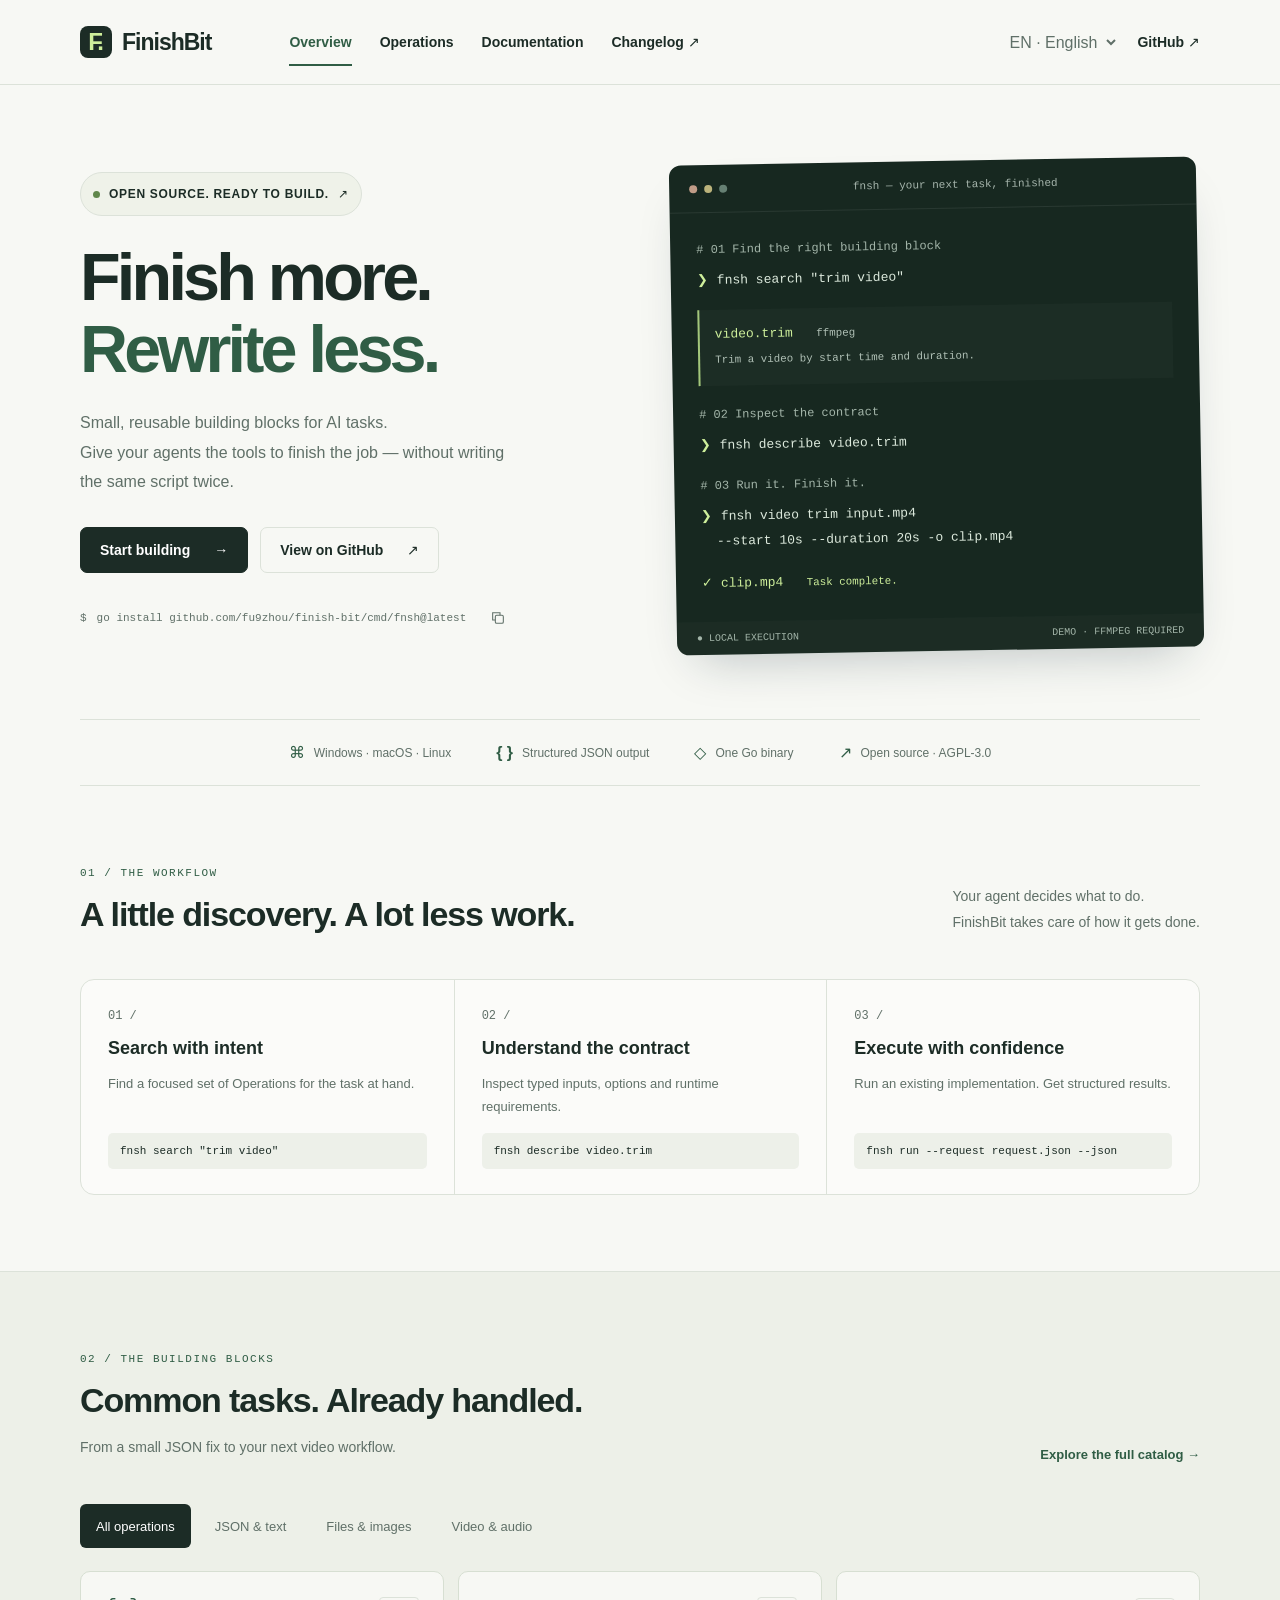
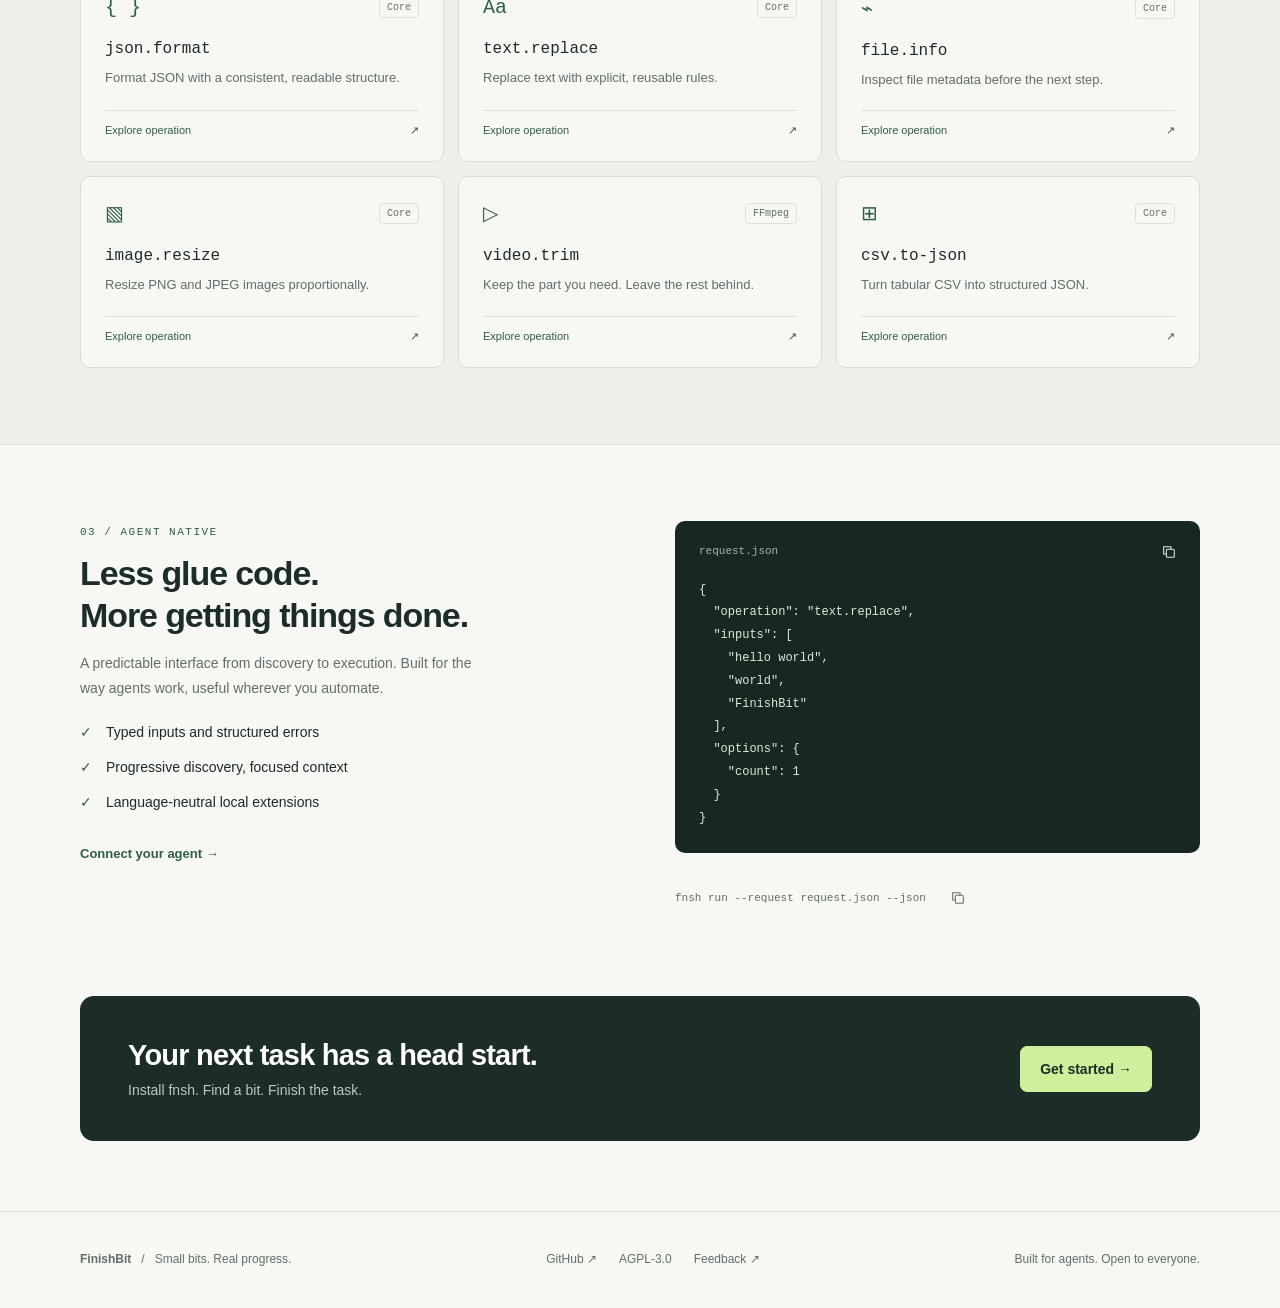
==== website/index.html @ aab0c8c4 "feat(website): 发布中英文官网与使用说明首版 - 新增响应式官网首页、能力筛选和七个中英文使用说明章节 - 根据浏览器语言与地区选择默认语言，支持手动切换、文档搜索与命令复制 - 配置 " ====
<!doctype html>
<html lang="en">
<head>
<meta charset="utf-8">
<meta name="viewport" content="width=device-width, initial-scale=1">
<meta name="description" content="FinishBit — reusable building blocks for AI tasks. Discover, inspect and execute Operations with the fnsh CLI.">
<meta name="theme-color" content="#f7f8f4">
<title>FinishBit — Finish more. Rewrite less.</title>
<link rel="icon" href="data:image/svg+xml,%3Csvg xmlns='http://www.w3.org/2000/svg' viewBox='0 0 40 40'%3E%3Crect width='40' height='40' rx='10' fill='%231a3029'/%3E%3Cpath d='M11 10h19v6H17v5h10v6H17v5h-6z' fill='%23c1ed81'/%3E%3C/svg%3E">
<link rel="stylesheet" href="./styles.css">
<script src="./app.js" defer></script>
</head>
<body><div id="app"></div><div id="toast" role="status" aria-live="polite"></div><noscript>Please enable JavaScript to view FinishBit. / 请启用 JavaScript 查看 FinishBit。<a href="https://github.com/fu9zhou/finish-bit">GitHub documentation</a></noscript></body>
</html>
---- website/styles.css ----
@charset "UTF-8";
:root{--bg:#f7f8f4;--paper:#fff;--ink:#1c2c26;--muted:#607068;--line:#dce2d9;--green:#305d45;--lime:#ceef9b;--dark:#172820;--code:#dce9dc;--radius:14px;font-family:Inter,"Segoe UI","Microsoft YaHei",sans-serif;color:var(--ink);background:var(--bg);font-synthesis:none}
*{box-sizing:border-box}body{margin:0}a{color:inherit;text-decoration:none}button,input,select{font:inherit}button,a,select{-webkit-tap-highlight-color:transparent}button,select{cursor:pointer}button{color:inherit}button,a{touch-action:manipulation}button:hover,.button:hover{filter:brightness(.95)}a:hover{color:var(--green)}:focus-visible{outline:3px solid #5d8c3f;outline-offset:5px}html{scroll-behavior:smooth;scroll-padding-top:150px}::selection{background:var(--lime)}
.wrap{max-width:1200px;margin:auto;padding:0 40px}.skip{position:fixed;top:-70px;left:20px;z-index:9;padding:14px;background:var(--lime)}.skip:focus{top:10px}.header{position:sticky;top:0;background:rgba(247,248,244,.96);border-bottom:1px solid var(--line);z-index:5}.nav{height:84px;display:flex;align-items:center;gap:40px}.brand{display:flex;align-items:center;gap:10px;font-size:23px;font-weight:750;letter-spacing:-1px}.logo{width:32px;height:32px;background:var(--ink);border-radius:8px;color:var(--lime);display:grid;place-items:center;font-size:24px;letter-spacing:-3px;padding-right:3px}.navlinks{display:flex;gap:28px;margin-left:38px;font-size:14px;font-weight:550}.navlinks a{padding:14px 0}.navlinks a.active{color:var(--green);box-shadow:0 2px var(--green)}.navright{margin-left:auto;display:flex;gap:18px;align-items:center}.language{border:0;background:transparent;min-height:44px;color:var(--muted);max-width:120px}.github{font-size:14px;font-weight:600;white-space:nowrap}
.hero{padding-top:76px;padding-bottom:68px;display:grid;grid-template-columns:1.02fr 1fr;gap:55px;align-items:center}.eyebrow{display:inline-flex;align-items:center;gap:9px;font-size:12px;letter-spacing:.7px;font-weight:600;text-transform:uppercase}.eyebrow .dot{height:7px;width:7px;background:#60874b;border-radius:50%}.release{padding:10px 12px;border:1px solid var(--line);border-radius:30px;background:#eff2e9;font-size:12px;min-height:44px}.hero h1{font-size:clamp(48px,5.2vw,70px);letter-spacing:-3.8px;line-height:1.08;margin:26px 0 22px;font-weight:650}.hero h1 span{color:var(--green)}.hero p{color:var(--muted);line-height:1.85;max-width:450px;font-size:16px}.actions{display:flex;gap:12px;margin-top:30px}.button{border:1px solid var(--line);border-radius:7px;min-height:46px;padding:12px 19px;display:inline-flex;align-items:center;justify-content:center;gap:24px;font-size:14px;font-weight:600;background:transparent;transition:background .18s}.button.primary{background:var(--ink);color:white;border-color:var(--ink)}.button.light{background:var(--lime);color:var(--ink);border-color:var(--lime)}.install{display:flex;align-items:center;margin-top:23px;gap:10px;font-size:11px;font-family:Consolas,monospace;color:var(--muted)}.install code{overflow-wrap:anywhere}.copy{border:0;background:transparent;min-width:44px;min-height:44px;display:grid;place-items:center;color:inherit}.copy svg{width:16px;height:16px}
.terminal{background:var(--dark);color:var(--code);border-radius:12px;box-shadow:0 24px 50px -22px #132a3245;overflow:hidden;transform:rotate(-1deg)}.terminalbar{height:48px;border-bottom:1px solid #ffffff14;display:flex;align-items:center;gap:7px;padding:0 20px;font:11px Consolas,monospace;color:#a6b5ac}.terminalbar i{width:8px;height:8px;border-radius:50%;background:#668073}.terminalbar i:first-child{background:#c09c87}.terminalbar i:nth-child(2){background:#bbb37b}.terminalbar span{margin:auto}.terminalbody{padding:26px;font:13px/1.9 Consolas,"Courier New",monospace;min-height:285px}.terminalbody .comment{color:#a3b5a9;font-size:12px}.terminalbody .cmd{margin:7px 0 17px;overflow-wrap:anywhere}.prompt{color:var(--lime);margin-right:9px}.result{padding:13px 15px;background:#ffffff06;border-left:2px solid #a3c77b;margin-bottom:18px}.result strong{color:var(--lime);font-weight:400}.result small{color:#b0c0b6}.success{color:var(--lime)}.terminalfoot{padding:11px 20px;display:flex;justify-content:space-between;background:#ffffff05;font:10px Consolas,monospace;color:#a3b5a9}
.trust{display:flex;justify-content:center;gap:45px;border-top:1px solid var(--line);border-bottom:1px solid var(--line);padding:23px 0;color:var(--muted);font-size:12px}.trust span{display:flex;align-items:center;gap:9px}.trust b{color:var(--green);font-size:16px}.section{padding-top:76px;padding-bottom:76px}.sectionhead{display:flex;align-items:end;justify-content:space-between;gap:30px;margin-bottom:30px}.kicker{font:11px Consolas,monospace;letter-spacing:1.5px;color:var(--green);text-transform:uppercase}.section h2{font-size:34px;letter-spacing:-1.1px;line-height:1.25;font-weight:600;margin:13px 0}.sectionhead p,.intro{font-size:14px;line-height:1.8;color:var(--muted);max-width:395px}.steps{display:grid;grid-template-columns:repeat(3,1fr);border:1px solid var(--line);border-radius:var(--radius);overflow:hidden;background:#fff8}.step{padding:25px 27px;position:relative}.step+.step{border-left:1px solid var(--line)}.step .number{font:12px Consolas,monospace;color:var(--muted)}.step h3{font-size:18px;font-weight:600;margin:15px 0 10px}.step p{font-size:13px;line-height:1.8;color:var(--muted);min-height:48px}.step code{font:11px Consolas,monospace;background:#edf0e9;display:block;padding:12px;border-radius:5px;overflow-wrap:anywhere}
.catalog{background:#edf0e8;border-block:1px solid var(--line)}.textlink{font-size:13px;color:var(--green);font-weight:600;padding:12px 0;display:inline-block}.filters{display:flex;gap:8px;flex-wrap:wrap;margin:23px 0}.filter{border:1px solid transparent;background:transparent;border-radius:6px;min-height:44px;padding:10px 15px;font-size:13px;color:var(--muted)}.filter[aria-pressed=true]{background:var(--ink);color:white}.cards{display:grid;grid-template-columns:repeat(3,1fr);gap:14px}.card{display:flex;flex-direction:column;background:var(--bg);border:1px solid #d7dfd2;border-radius:10px;padding:24px;transition:transform .18s,border-color .18s}.card:hover{transform:translateY(-3px);border-color:#7d9474}.cardtop{display:flex;justify-content:space-between;align-items:center}.icon{font:20px Consolas,monospace;color:var(--green)}.tag{font:10px Consolas,monospace;color:var(--muted);border:1px solid var(--line);padding:4px 7px;border-radius:4px}.card h3{font:16px Consolas,monospace;margin:21px 0 9px}.card p{font-size:13px;line-height:1.7;color:var(--muted);margin:0 0 19px}.card .cardbottom{margin-top:auto;border-top:1px solid var(--line);padding-top:13px;font-size:11px;color:var(--green);display:flex;justify-content:space-between}
.split{display:grid;grid-template-columns:1fr 1fr;gap:70px}.checklist{padding:0;list-style:none;line-height:2.5;font-size:14px}.checklist li:before{content:'✓';color:var(--green);margin-right:14px}.codebox{background:var(--dark);color:var(--code);padding:24px;border-radius:10px;position:relative}.codebox pre{font:12px/1.9 Consolas,monospace;white-space:pre-wrap;overflow-wrap:anywhere;margin:0;padding-right:20px}.codebox .copy{position:absolute;top:9px;right:9px}.codecaption{font:11px Consolas,monospace;color:#a4b8a9;display:block;margin-bottom:22px}.cta{border-radius:14px;background:var(--ink);color:white;padding:43px 48px;display:flex;align-items:center;justify-content:space-between;gap:24px;margin-bottom:70px}.cta h2{font-size:29px;margin:0 0 10px;letter-spacing:-.8px}.cta p{font-size:14px;color:#b9cabc;margin:0}
.footer{border-top:1px solid var(--line);padding-block:28px;font-size:12px;color:var(--muted)}.footerinner{display:flex;justify-content:space-between;align-items:center;gap:24px}.footerlinks{display:flex;gap:22px}.footerlinks a{padding-block:12px}.docs{display:grid;grid-template-columns:210px minmax(0,1fr);gap:65px;min-height:75vh;padding-block:45px 80px}.sidebar{position:sticky;top:115px;align-self:start}.sidebar input{width:100%;padding:12px 10px;background:var(--paper);border:1px solid var(--line);border-radius:7px;font-size:13px;min-height:44px}.sidebar label{font-size:12px;display:block;margin-bottom:8px;color:var(--muted)}.sidenav{display:flex;flex-direction:column;margin-top:23px;gap:5px}.sidenav a{padding:12px;font-size:14px;border-radius:5px;min-height:44px}.sidenav a.active{background:#e6ecdf;color:var(--green);font-weight:600}.article{max-width:790px}.article h1{font-size:42px;letter-spacing:-1.5px;margin:18px 0}.article .lead{font-size:17px;line-height:1.85;color:var(--muted)}.article h2{font-size:23px;margin-top:34px}.article p,.article li{font-size:15px;line-height:1.9;color:var(--muted)}.article .codebox{margin:20px 0}.note{padding:18px 22px;border-left:3px solid #86a964;background:#eaf0e3;margin:24px 0;font-size:14px;line-height:1.8}.article table{width:100%;border-collapse:collapse;font-size:14px}.article th,.article td{text-align:left;padding:14px;border-bottom:1px solid var(--line);line-height:1.7}.docnext{border-top:1px solid var(--line);margin-top:40px;display:flex;justify-content:flex-end;padding-top:15px}
#toast{position:fixed;bottom:25px;left:50%;transform:translateX(-50%);background:var(--ink);color:white;padding:12px 22px;border-radius:8px;z-index:20;opacity:0;pointer-events:none;transition:opacity .2s}#toast.visible{opacity:1}.empty{padding:20px;color:var(--muted);font-size:13px}.zh .hero h1{letter-spacing:-2px;font-size:clamp(46px,4.5vw,62px);line-height:1.2}.zh .hero p{max-width:430px}.zh .section h2{letter-spacing:-.6px}
@media(min-width:1400px){.wrap{max-width:1280px}.hero{padding-top:95px;padding-bottom:85px}.hero h1{font-size:76px}.zh .hero h1{font-size:65px}}
@media(max-width:950px){.navlinks{margin-left:0;gap:16px}.nav{gap:20px}.wrap{padding-inline:26px}.hero{gap:25px}.hero h1{font-size:52px}.install{font-size:10px}.terminalbody{padding:20px;font-size:11px}.trust{gap:24px}.docs{gap:35px;grid-template-columns:180px minmax(0,1fr)}}
@media(max-width:700px){.wrap{padding-inline:22px}.nav{height:auto;min-height:76px;flex-wrap:wrap;gap:8px;padding-block:12px}.brand{font-size:21px}.navright{gap:8px}.navright .github{display:none}.navlinks{order:3;width:100%;justify-content:space-between;font-size:13px}.navlinks a{padding:12px 0;min-height:44px}.hero{grid-template-columns:1fr;padding-top:42px;padding-bottom:40px;gap:36px}.hero h1{font-size:57px;letter-spacing:-3px}.hero p{font-size:15px}.terminal{transform:none}.terminalbody{font-size:12px;min-height:270px}.install{font-size:10px}.trust{display:grid;grid-template-columns:1fr 1fr;gap:18px;font-size:11px;padding:22px}.section{padding-block:46px}.sectionhead{display:block}.section h2{font-size:28px}.steps,.cards,.split{grid-template-columns:1fr}.step+.step{border-left:0;border-top:1px solid var(--line)}.step p{min-height:0}.cards{gap:12px}.split{gap:24px}.cta{padding:30px 25px;display:block;margin-bottom:45px}.cta h2{font-size:25px}.cta .button{margin-top:24px}.footerinner{align-items:start;flex-direction:column}.docs{display:block;padding-top:24px}.sidebar{position:static;margin-bottom:30px}.sidenav{display:flex;flex-direction:row;flex-wrap:wrap;gap:3px;margin-top:12px}.sidenav a{padding:10px;font-size:12px}.article h1{font-size:34px}.article th,.article td{padding:10px 6px;font-size:12px}.zh .hero h1{font-size:49px}.filters{gap:2px}.filter{padding:10px 12px}.article{overflow-wrap:anywhere}.codebox pre{font-size:11px}}
@media(max-width:700px){.actions .button{gap:14px;padding-inline:14px;font-size:13px;white-space:nowrap}.navlinks{gap:10px;font-size:12px}.navlinks a{white-space:nowrap}.install{font-size:12px}.terminalfoot{gap:12px;line-height:1.6}}
@media(prefers-reduced-motion:reduce){html{scroll-behavior:auto}*,*:before,*:after{transition:none!important;animation:none!important}}
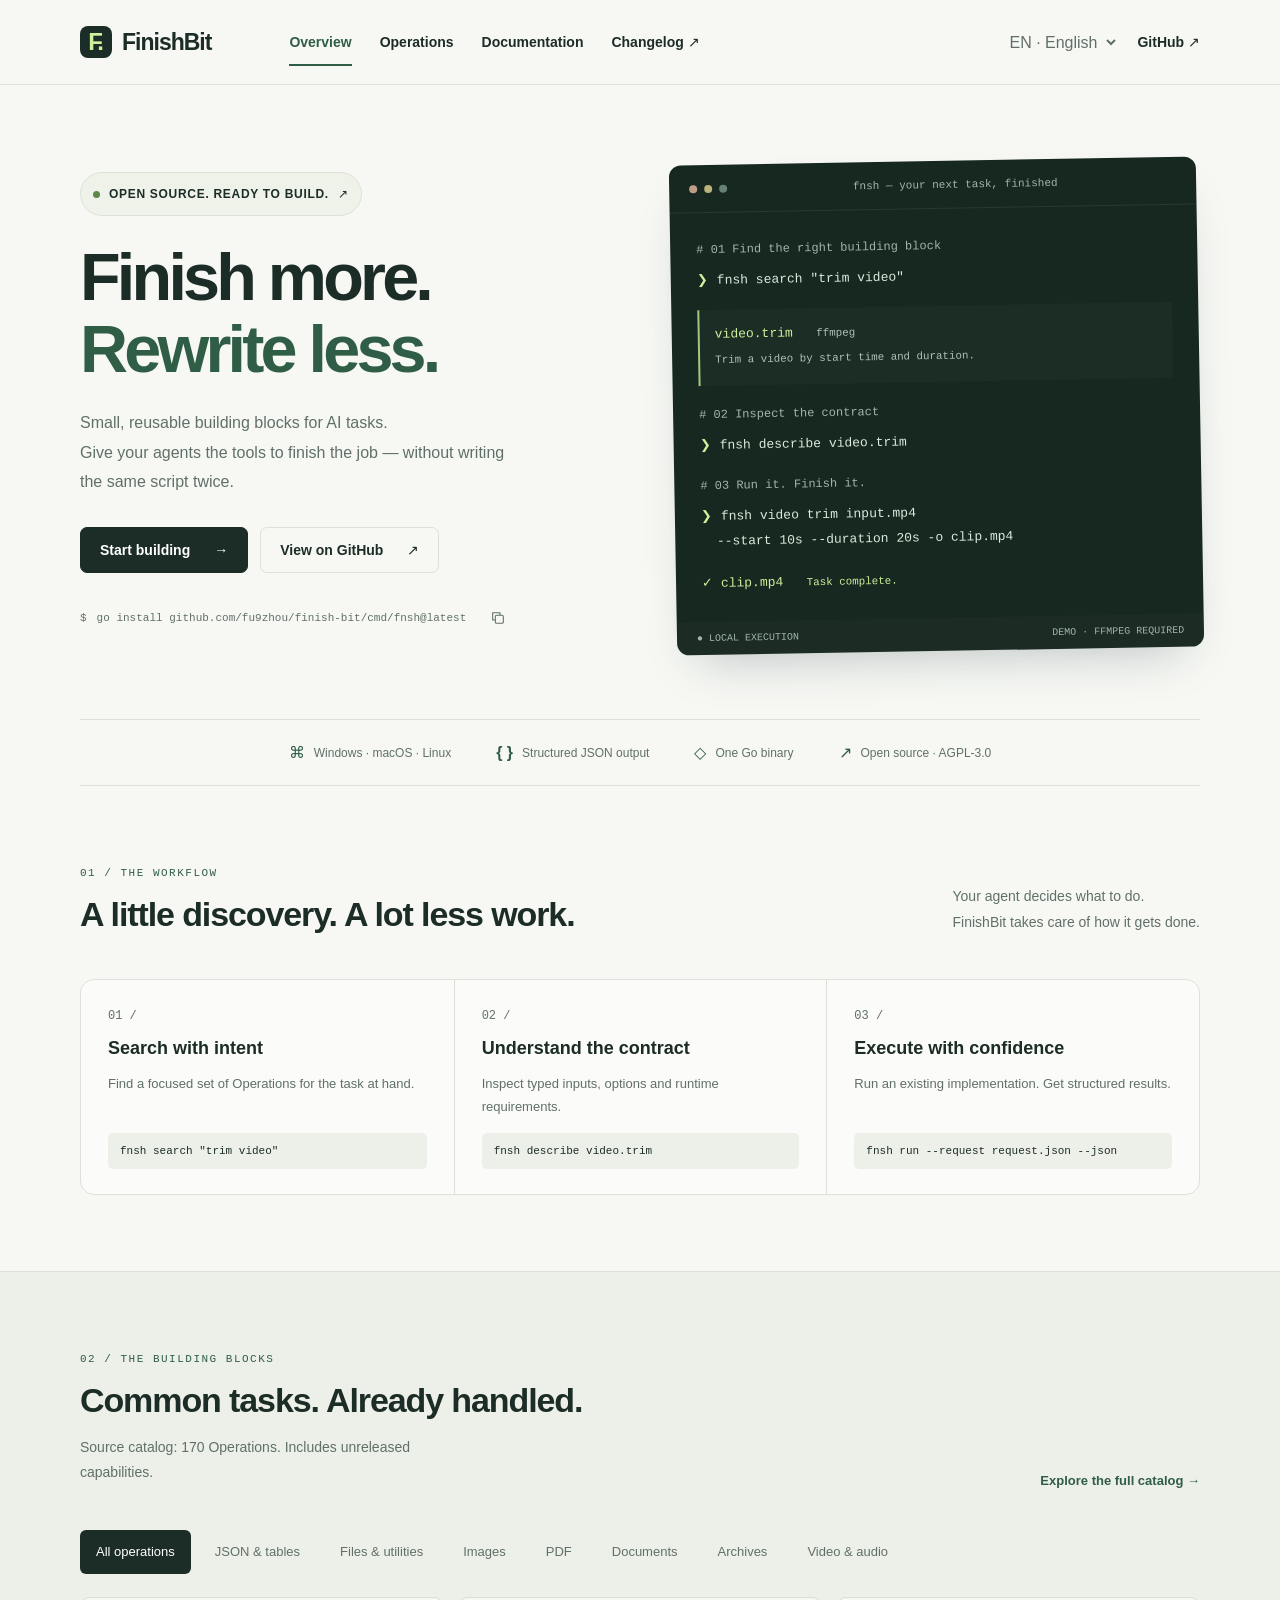
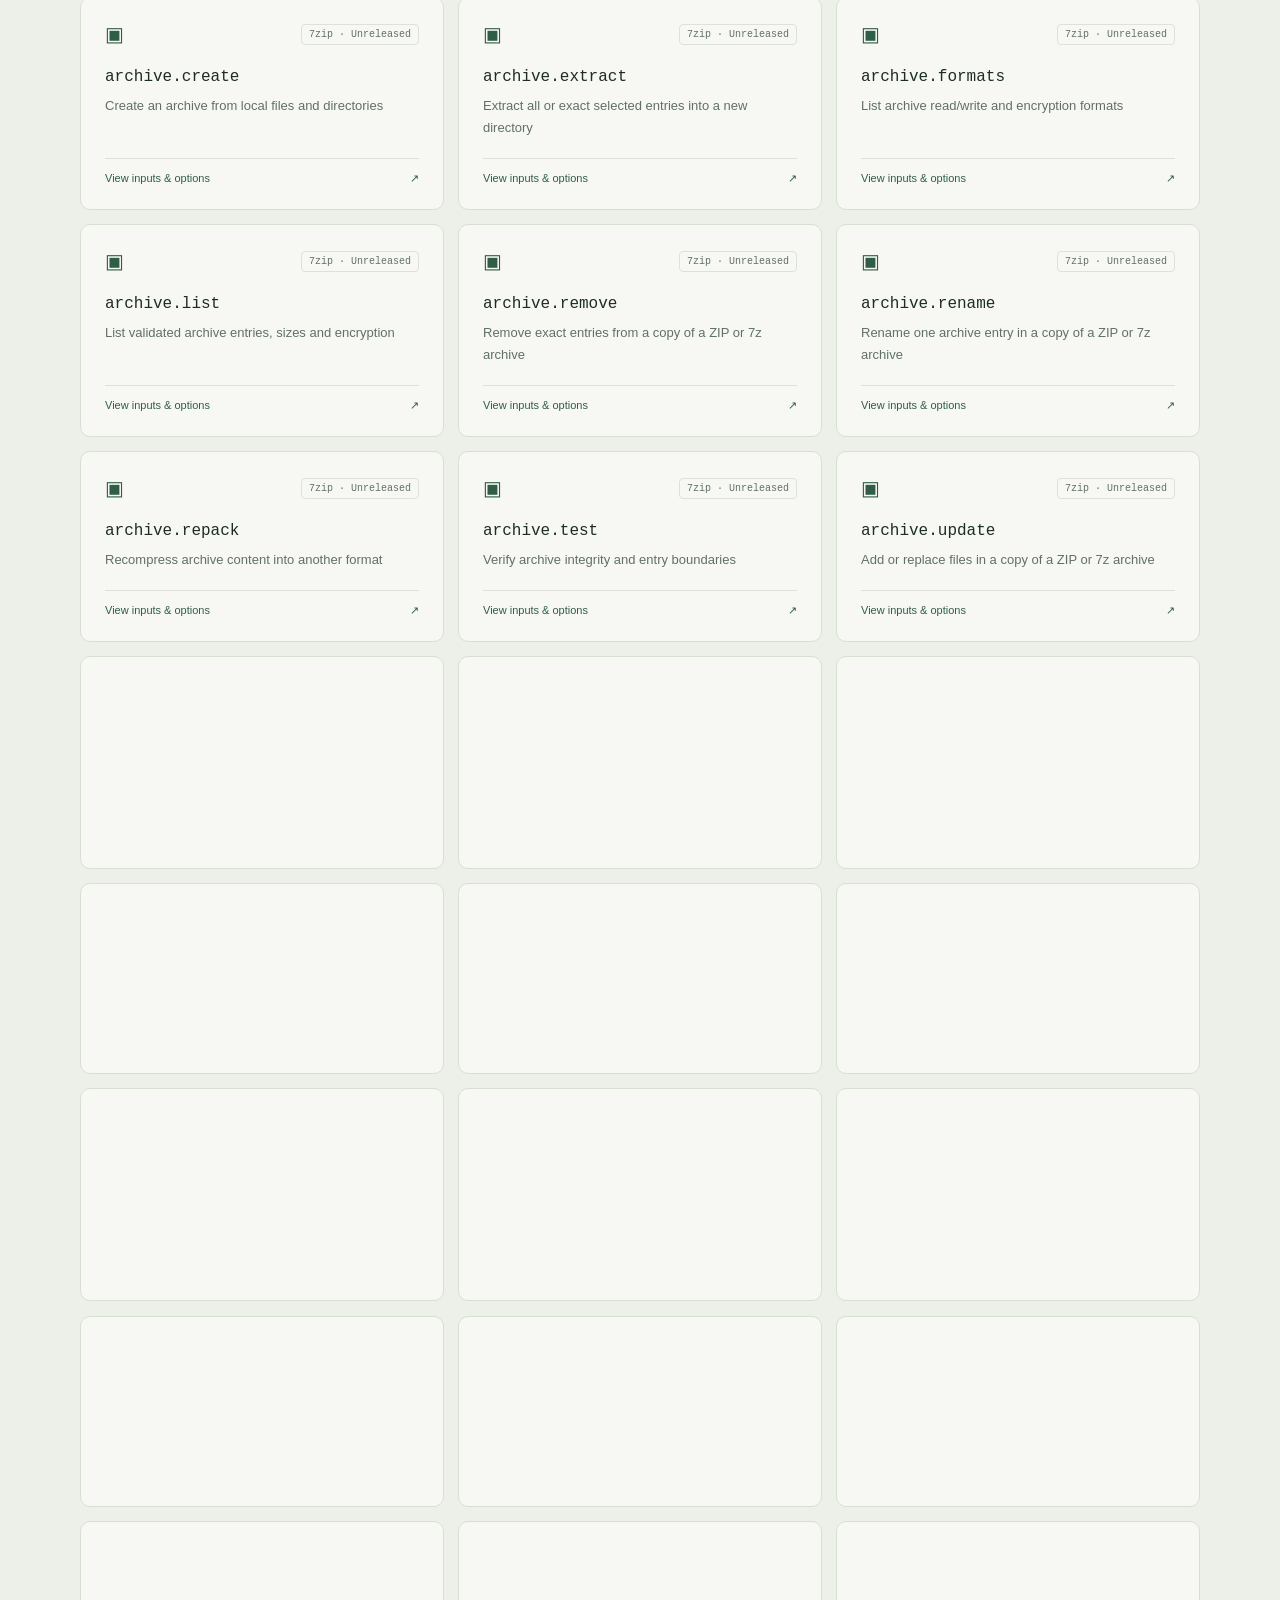
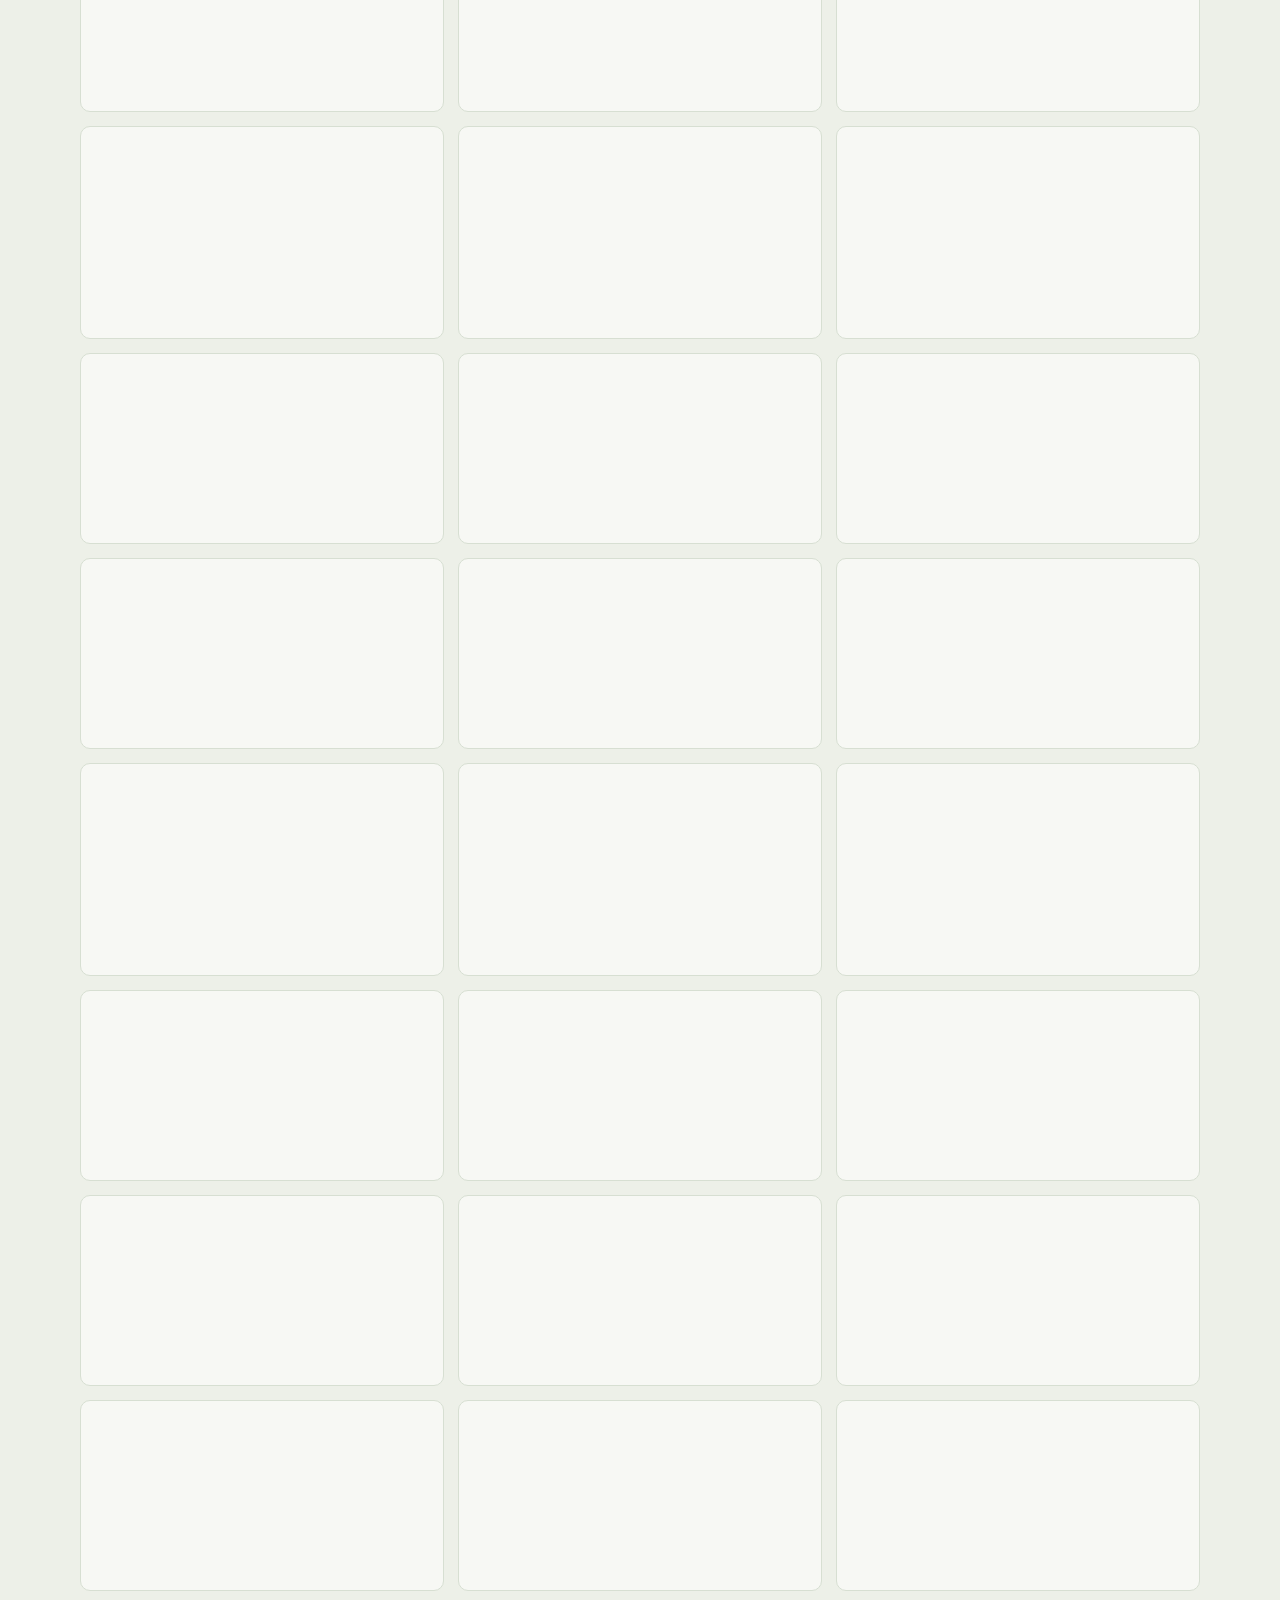
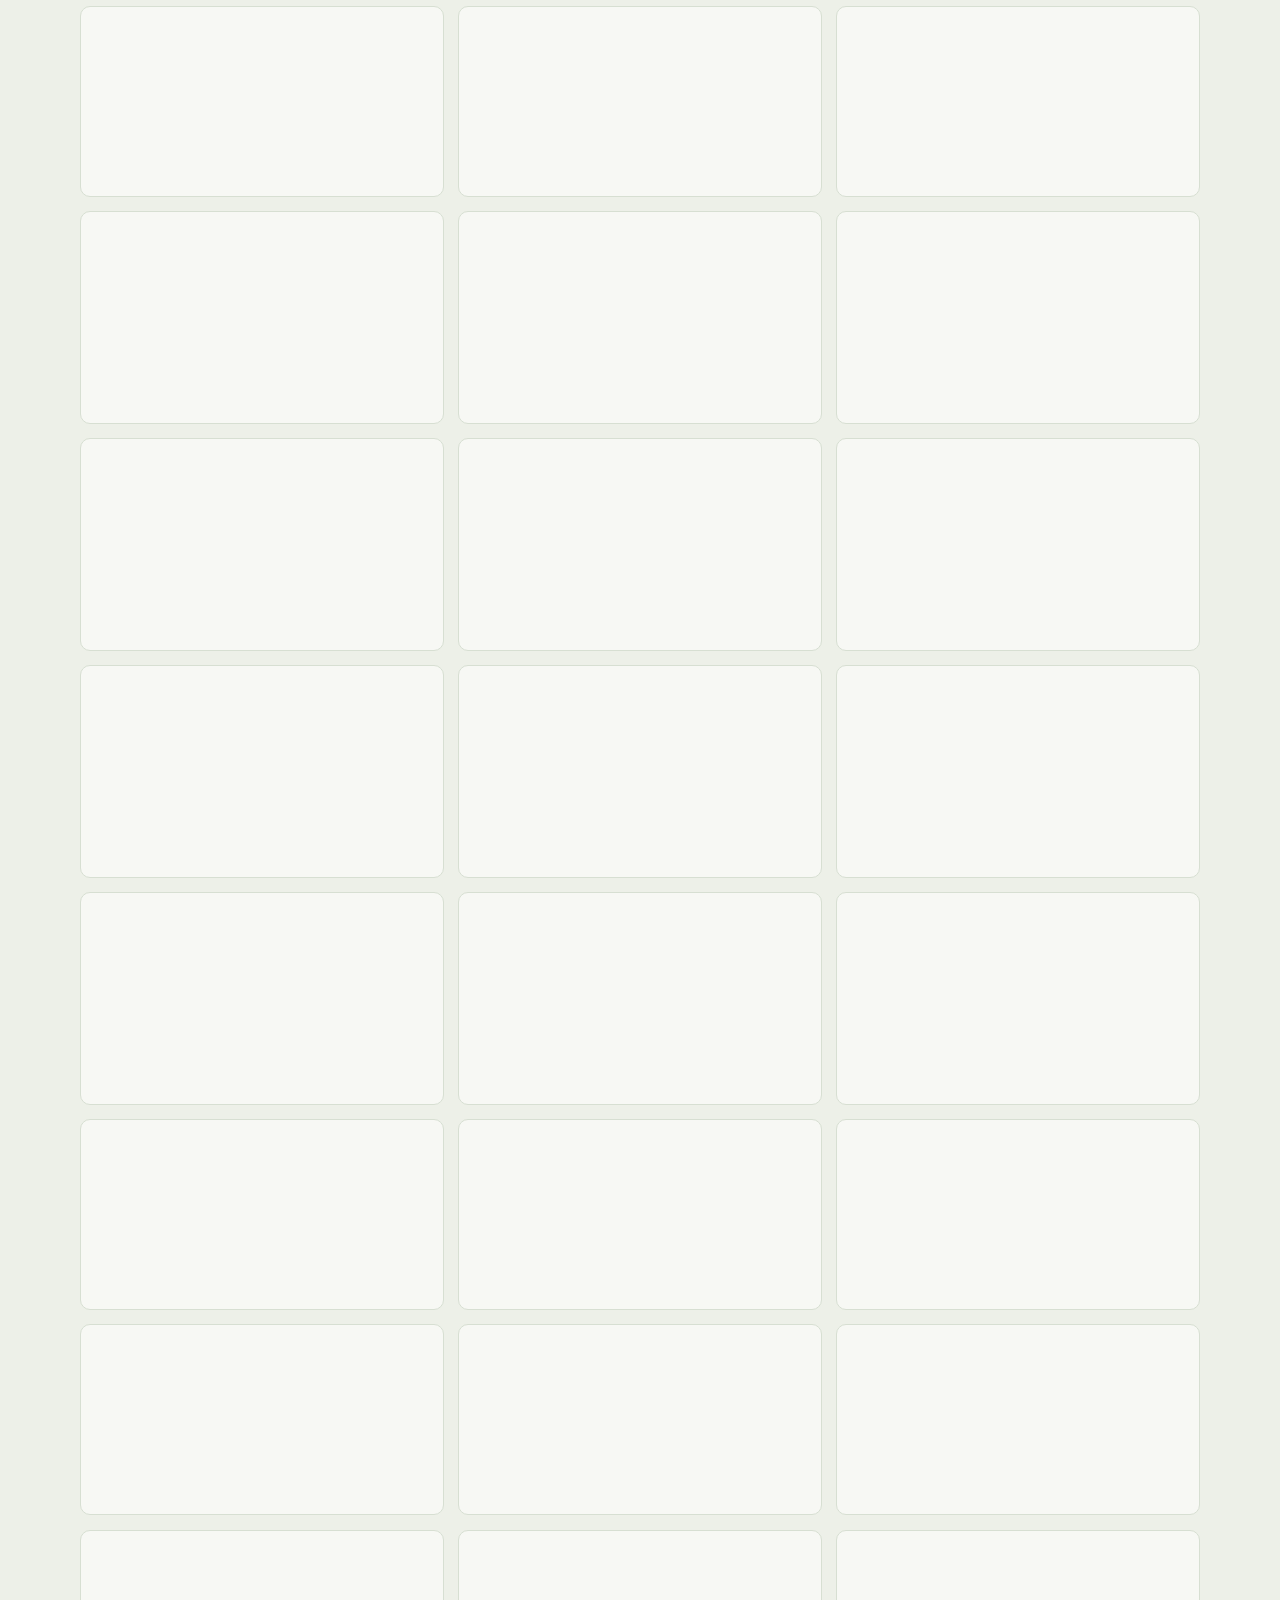
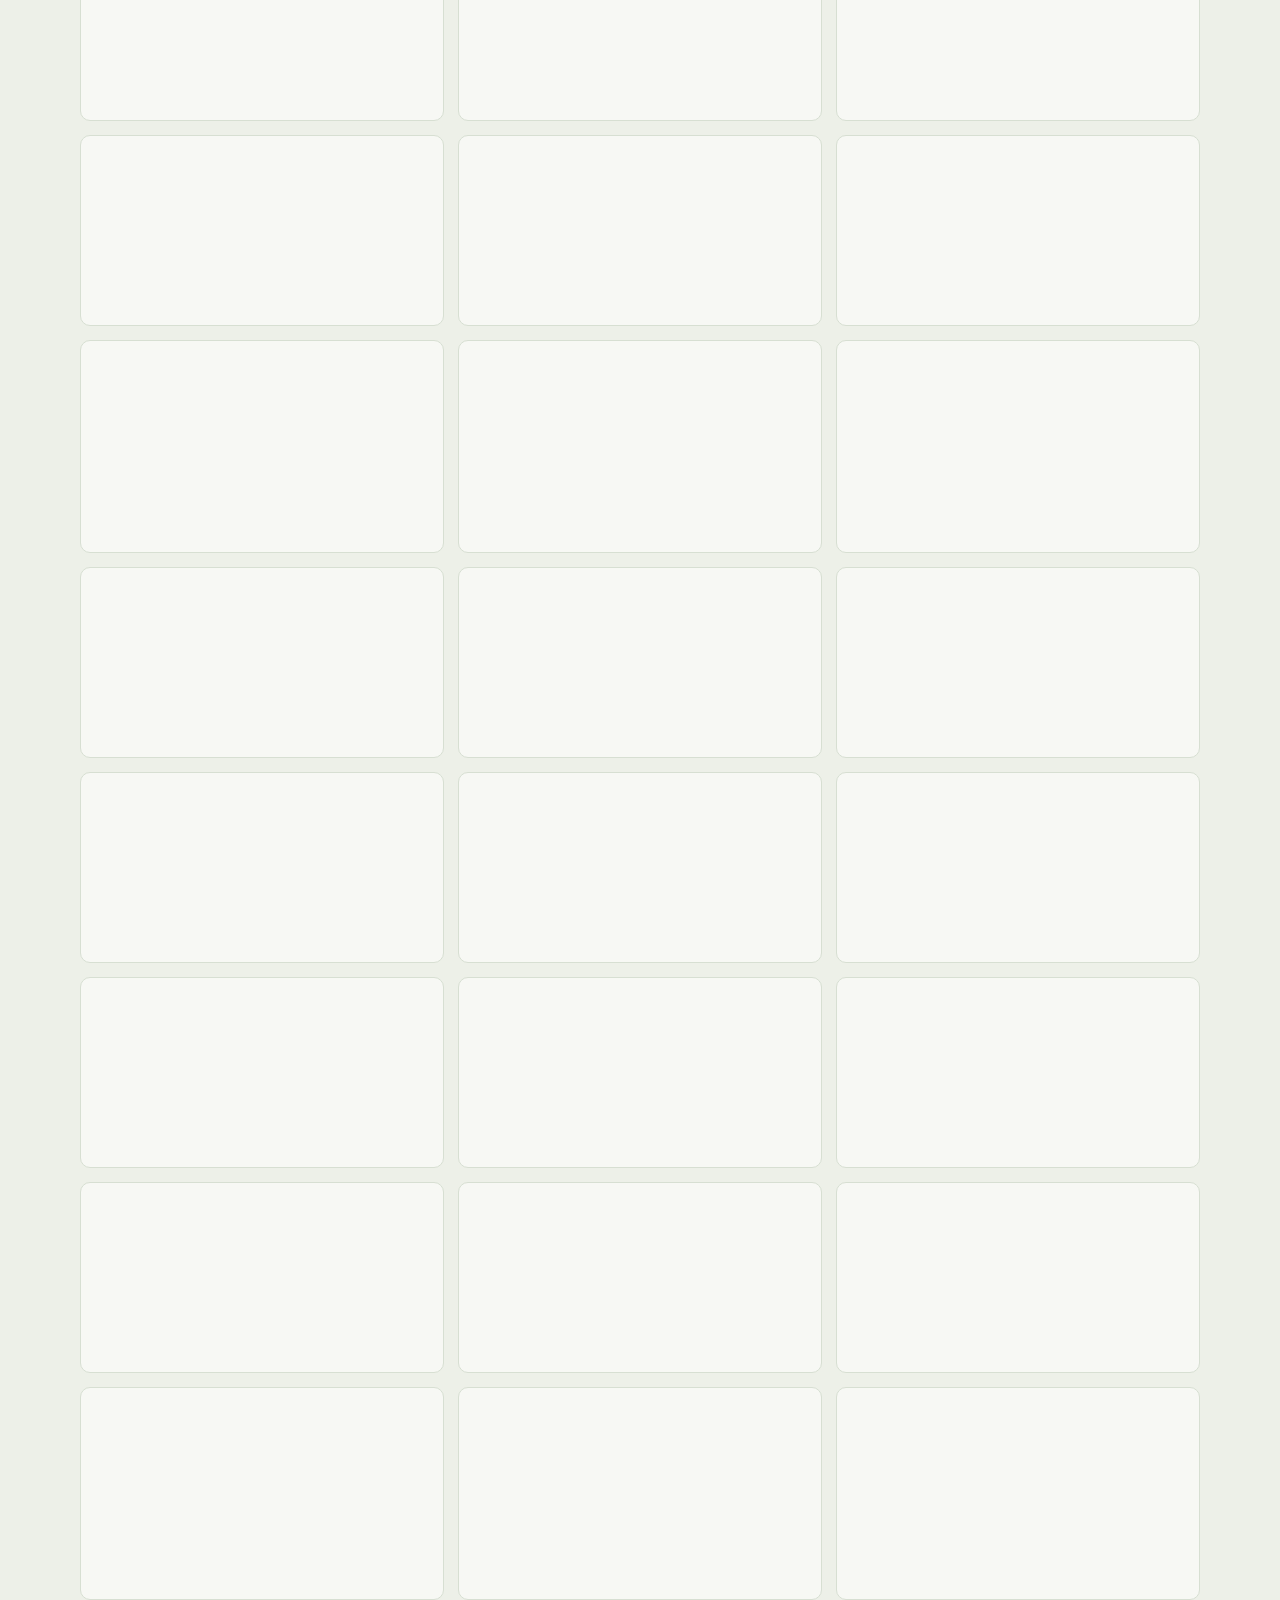
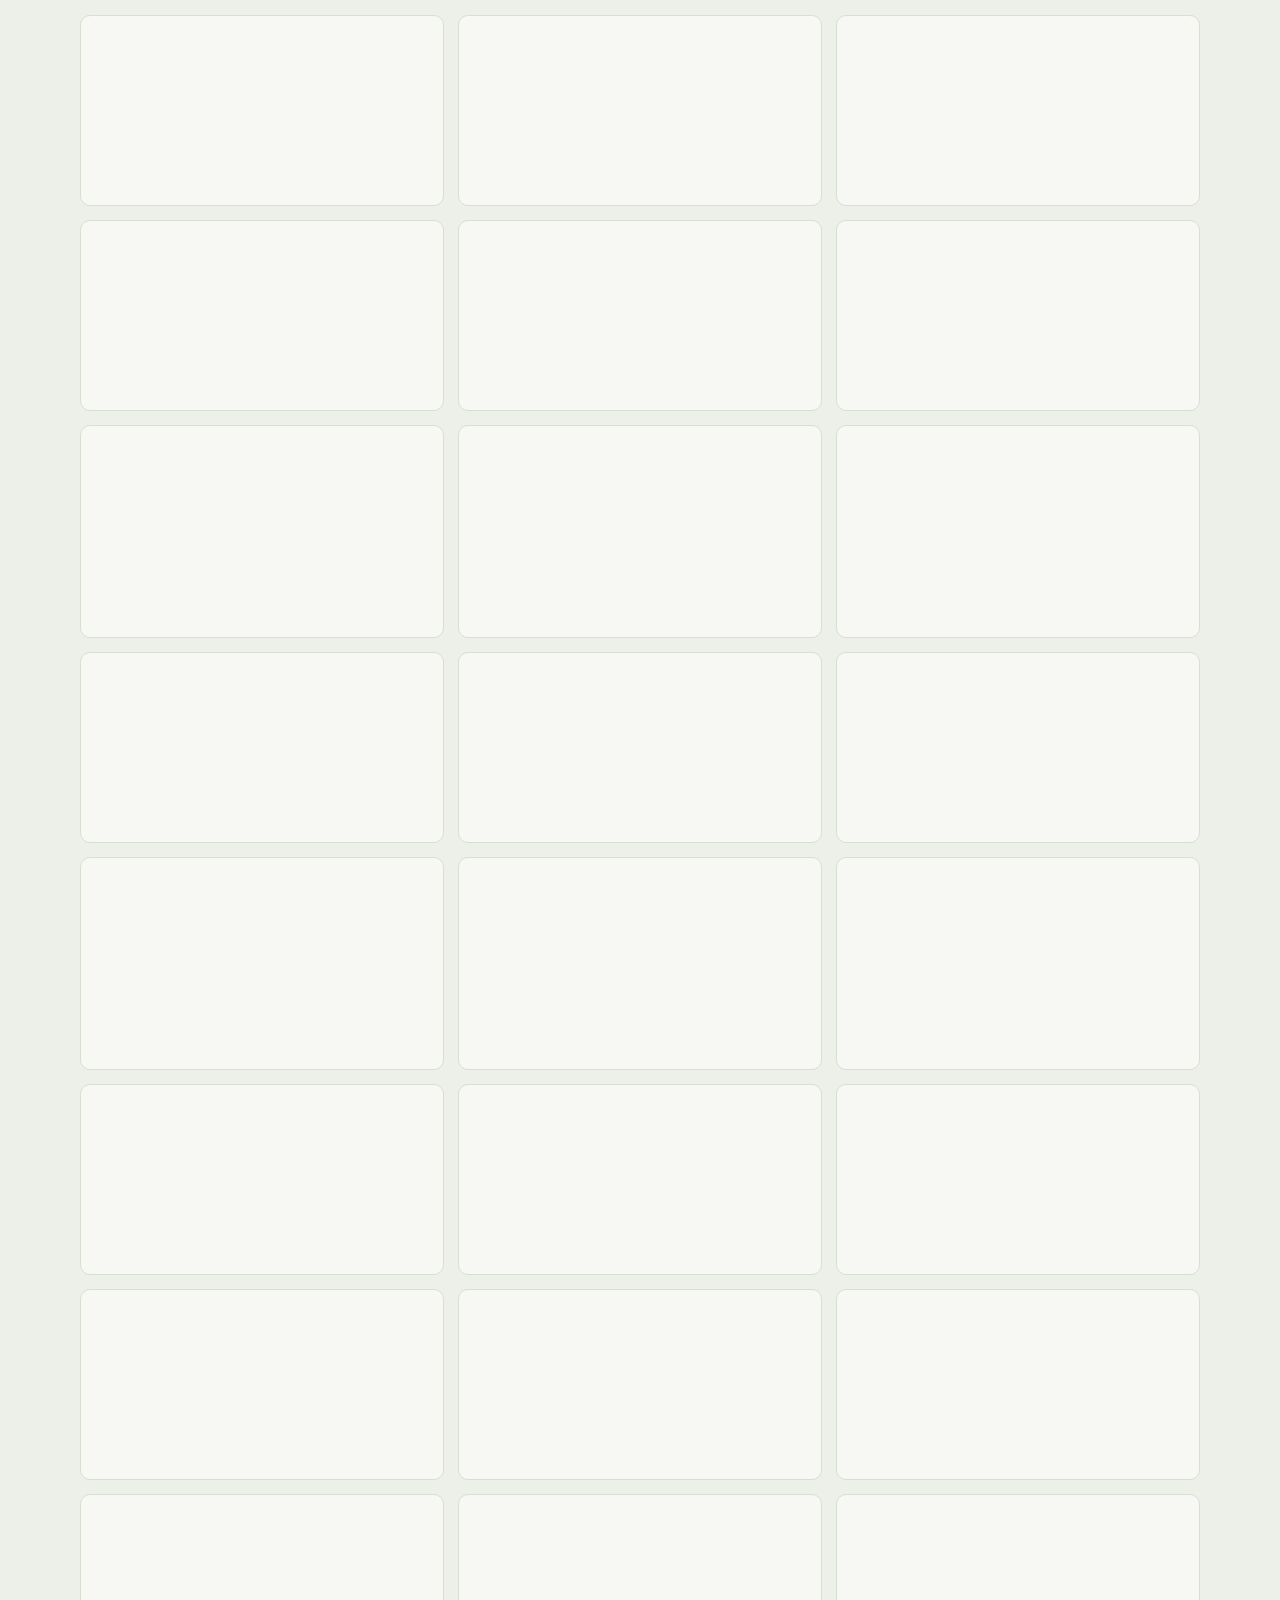
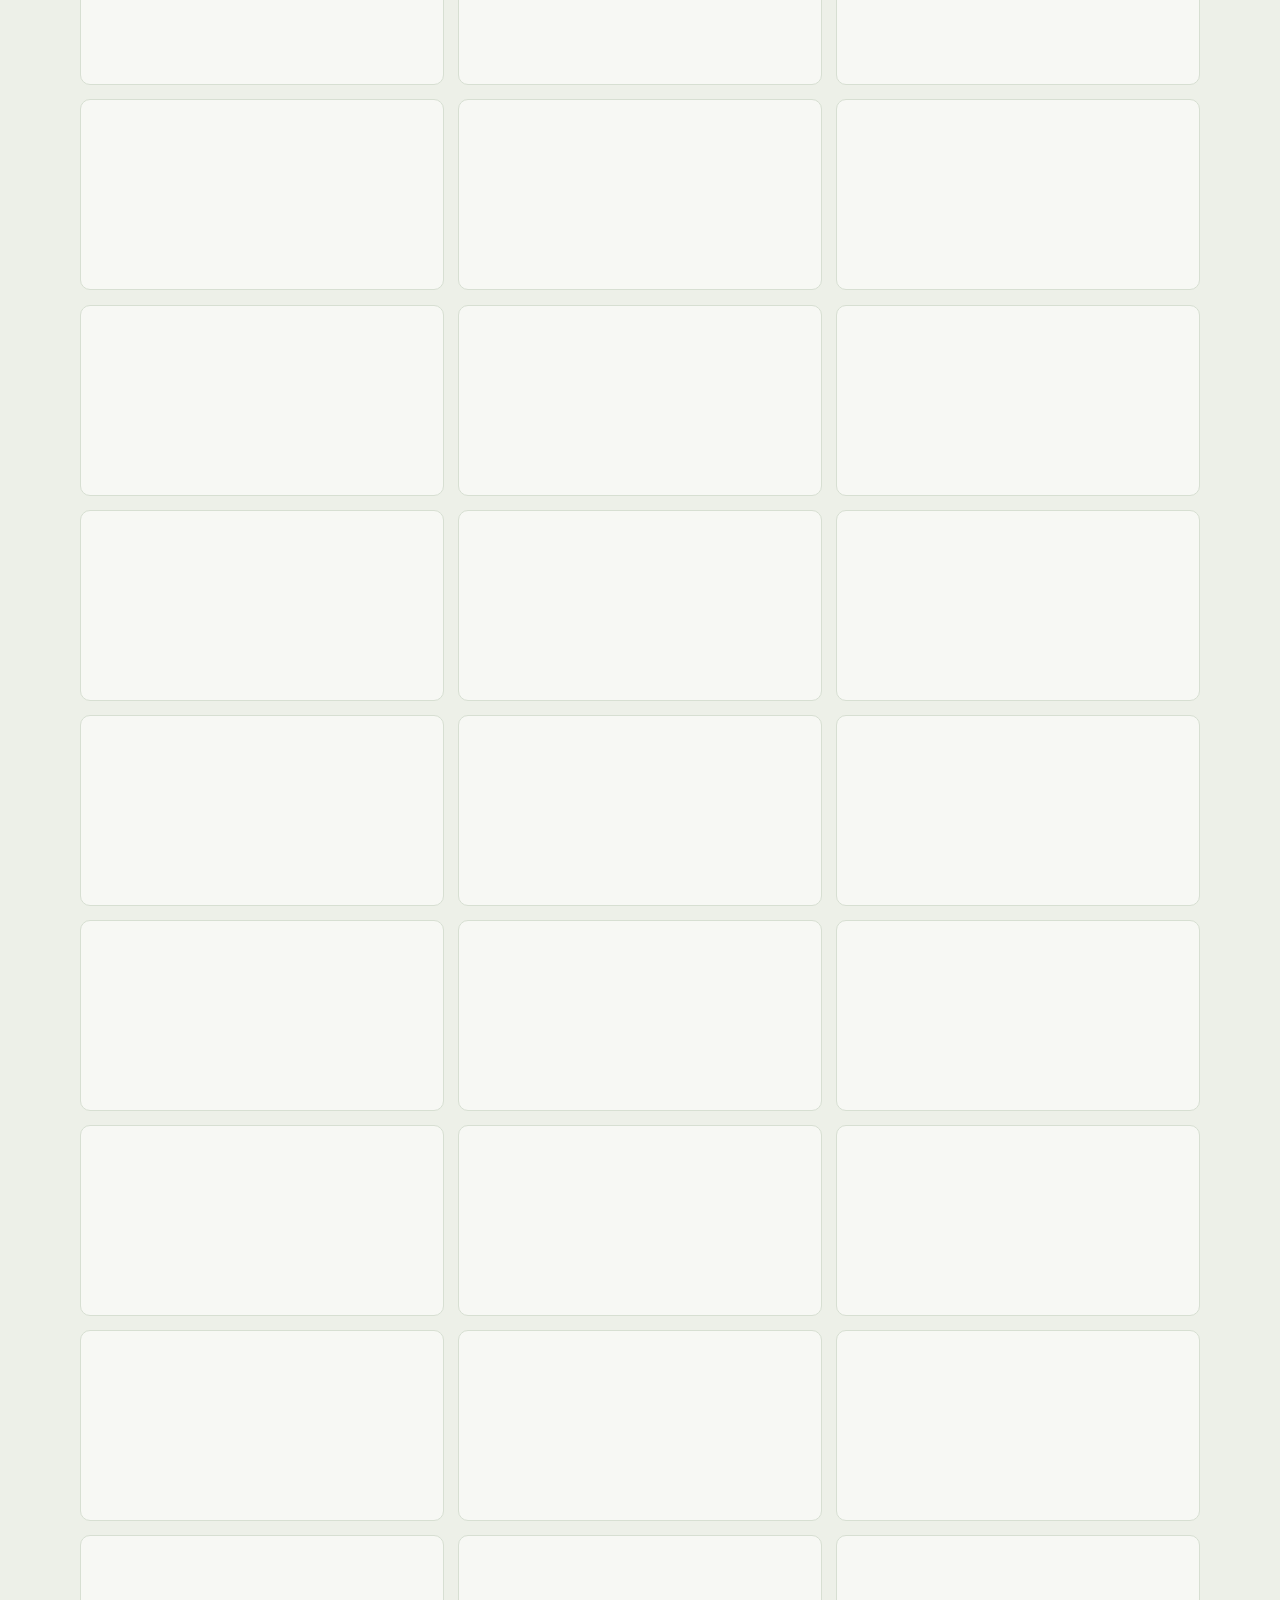
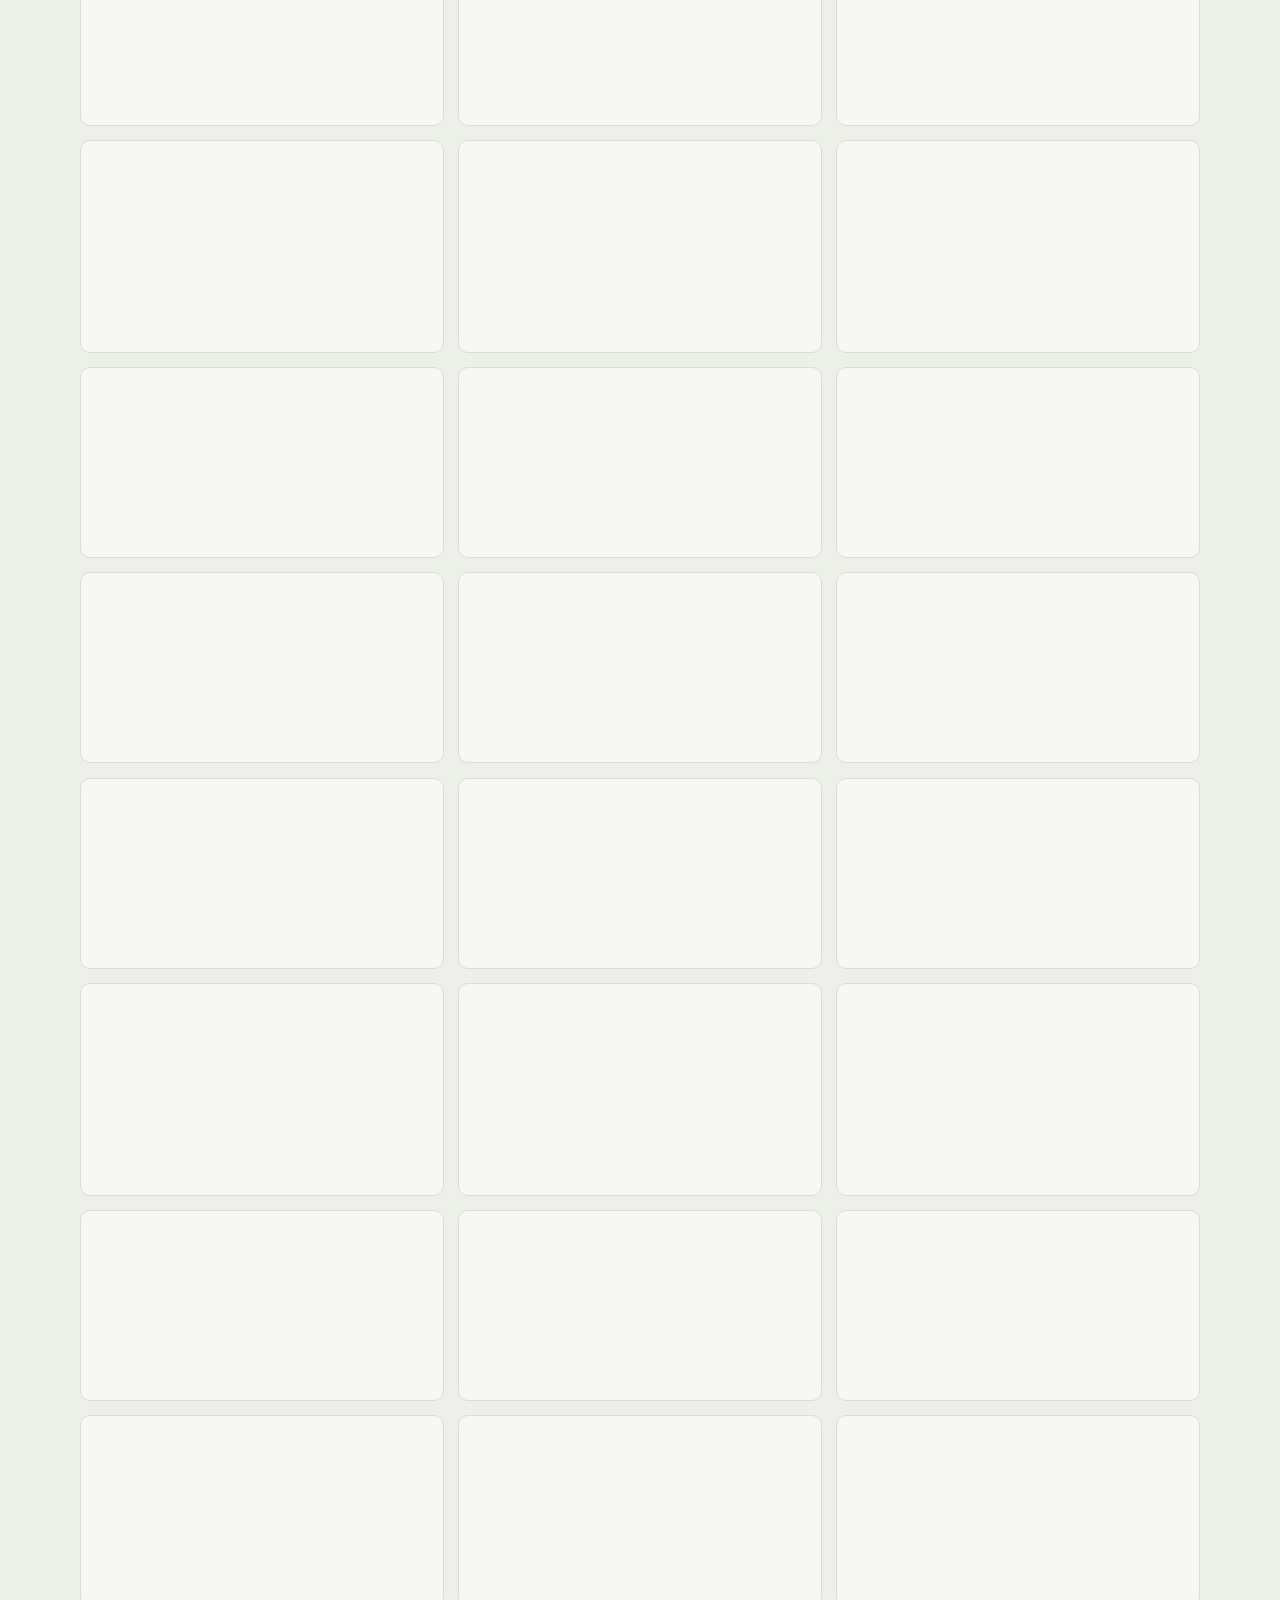
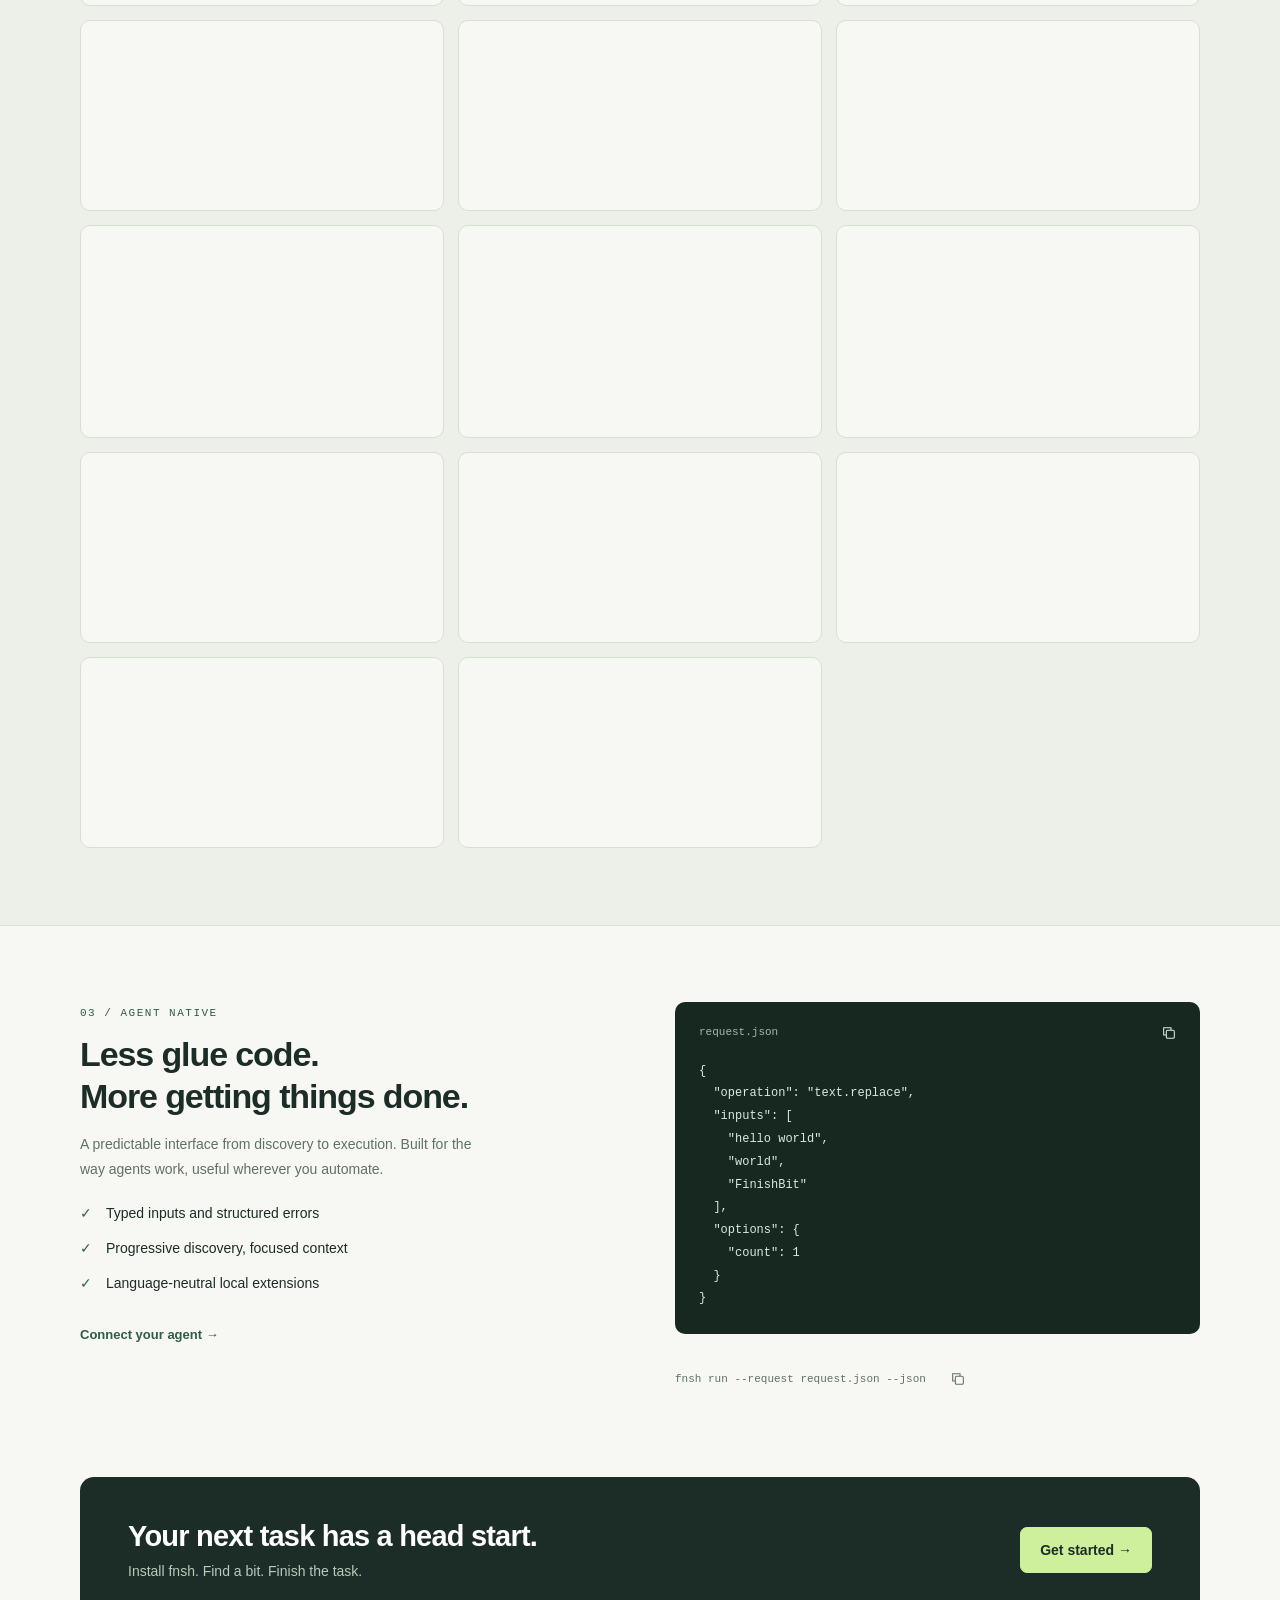
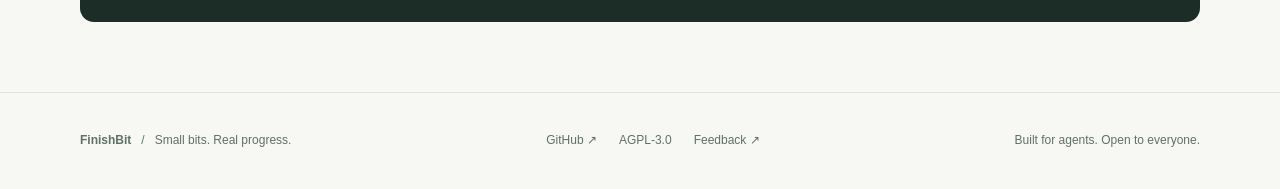
==== commit 871a8ef2: "feat(toolbox): 扩充本地工具能力并同步网站与验收文档 - 成组封装音视频、PDF、图片、表格、文档及压缩包能力，新增 144 项 Operation，源码目录共 170 项 - 接入固定" ====
--- a/website/index.html
+++ b/website/index.html
@@ -8,6 +8,7 @@
 <title>FinishBit — Finish more. Rewrite less.</title>
 <link rel="icon" href="data:image/svg+xml,%3Csvg xmlns='http://www.w3.org/2000/svg' viewBox='0 0 40 40'%3E%3Crect width='40' height='40' rx='10' fill='%231a3029'/%3E%3Cpath d='M11 10h19v6H17v5h10v6H17v5h-6z' fill='%23c1ed81'/%3E%3C/svg%3E">
 <link rel="stylesheet" href="./styles.css">
+<script src="./catalog.js" defer></script>
 <script src="./app.js" defer></script>
 </head>
 <body><div id="app"></div><div id="toast" role="status" aria-live="polite"></div><noscript>Please enable JavaScript to view FinishBit. / 请启用 JavaScript 查看 FinishBit。<a href="https://github.com/fu9zhou/finish-bit">GitHub documentation</a></noscript></body>
--- a/website/styles.css
+++ b/website/styles.css
@@ -1,4 +1,5 @@
 @charset "UTF-8";
+.card{content-visibility:auto;contain-intrinsic-size:auto 240px;min-width:0}.card h3{overflow-wrap:anywhere}.article{padding-top:24px;padding-bottom:40px}.article h1{overflow-wrap:anywhere}.article h2{scroll-margin-top:160px}
 :root{--bg:#f7f8f4;--paper:#fff;--ink:#1c2c26;--muted:#607068;--line:#dce2d9;--green:#305d45;--lime:#ceef9b;--dark:#172820;--code:#dce9dc;--radius:14px;font-family:Inter,"Segoe UI","Microsoft YaHei",sans-serif;color:var(--ink);background:var(--bg);font-synthesis:none}
 *{box-sizing:border-box}body{margin:0}a{color:inherit;text-decoration:none}button,input,select{font:inherit}button,a,select{-webkit-tap-highlight-color:transparent}button,select{cursor:pointer}button{color:inherit}button,a{touch-action:manipulation}button:hover,.button:hover{filter:brightness(.95)}a:hover{color:var(--green)}:focus-visible{outline:3px solid #5d8c3f;outline-offset:5px}html{scroll-behavior:smooth;scroll-padding-top:150px}::selection{background:var(--lime)}
 .wrap{max-width:1200px;margin:auto;padding:0 40px}.skip{position:fixed;top:-70px;left:20px;z-index:9;padding:14px;background:var(--lime)}.skip:focus{top:10px}.header{position:sticky;top:0;background:rgba(247,248,244,.96);border-bottom:1px solid var(--line);z-index:5}.nav{height:84px;display:flex;align-items:center;gap:40px}.brand{display:flex;align-items:center;gap:10px;font-size:23px;font-weight:750;letter-spacing:-1px}.logo{width:32px;height:32px;background:var(--ink);border-radius:8px;color:var(--lime);display:grid;place-items:center;font-size:24px;letter-spacing:-3px;padding-right:3px}.navlinks{display:flex;gap:28px;margin-left:38px;font-size:14px;font-weight:550}.navlinks a{padding:14px 0}.navlinks a.active{color:var(--green);box-shadow:0 2px var(--green)}.navright{margin-left:auto;display:flex;gap:18px;align-items:center}.language{border:0;background:transparent;min-height:44px;color:var(--muted);max-width:120px}.github{font-size:14px;font-weight:600;white-space:nowrap}
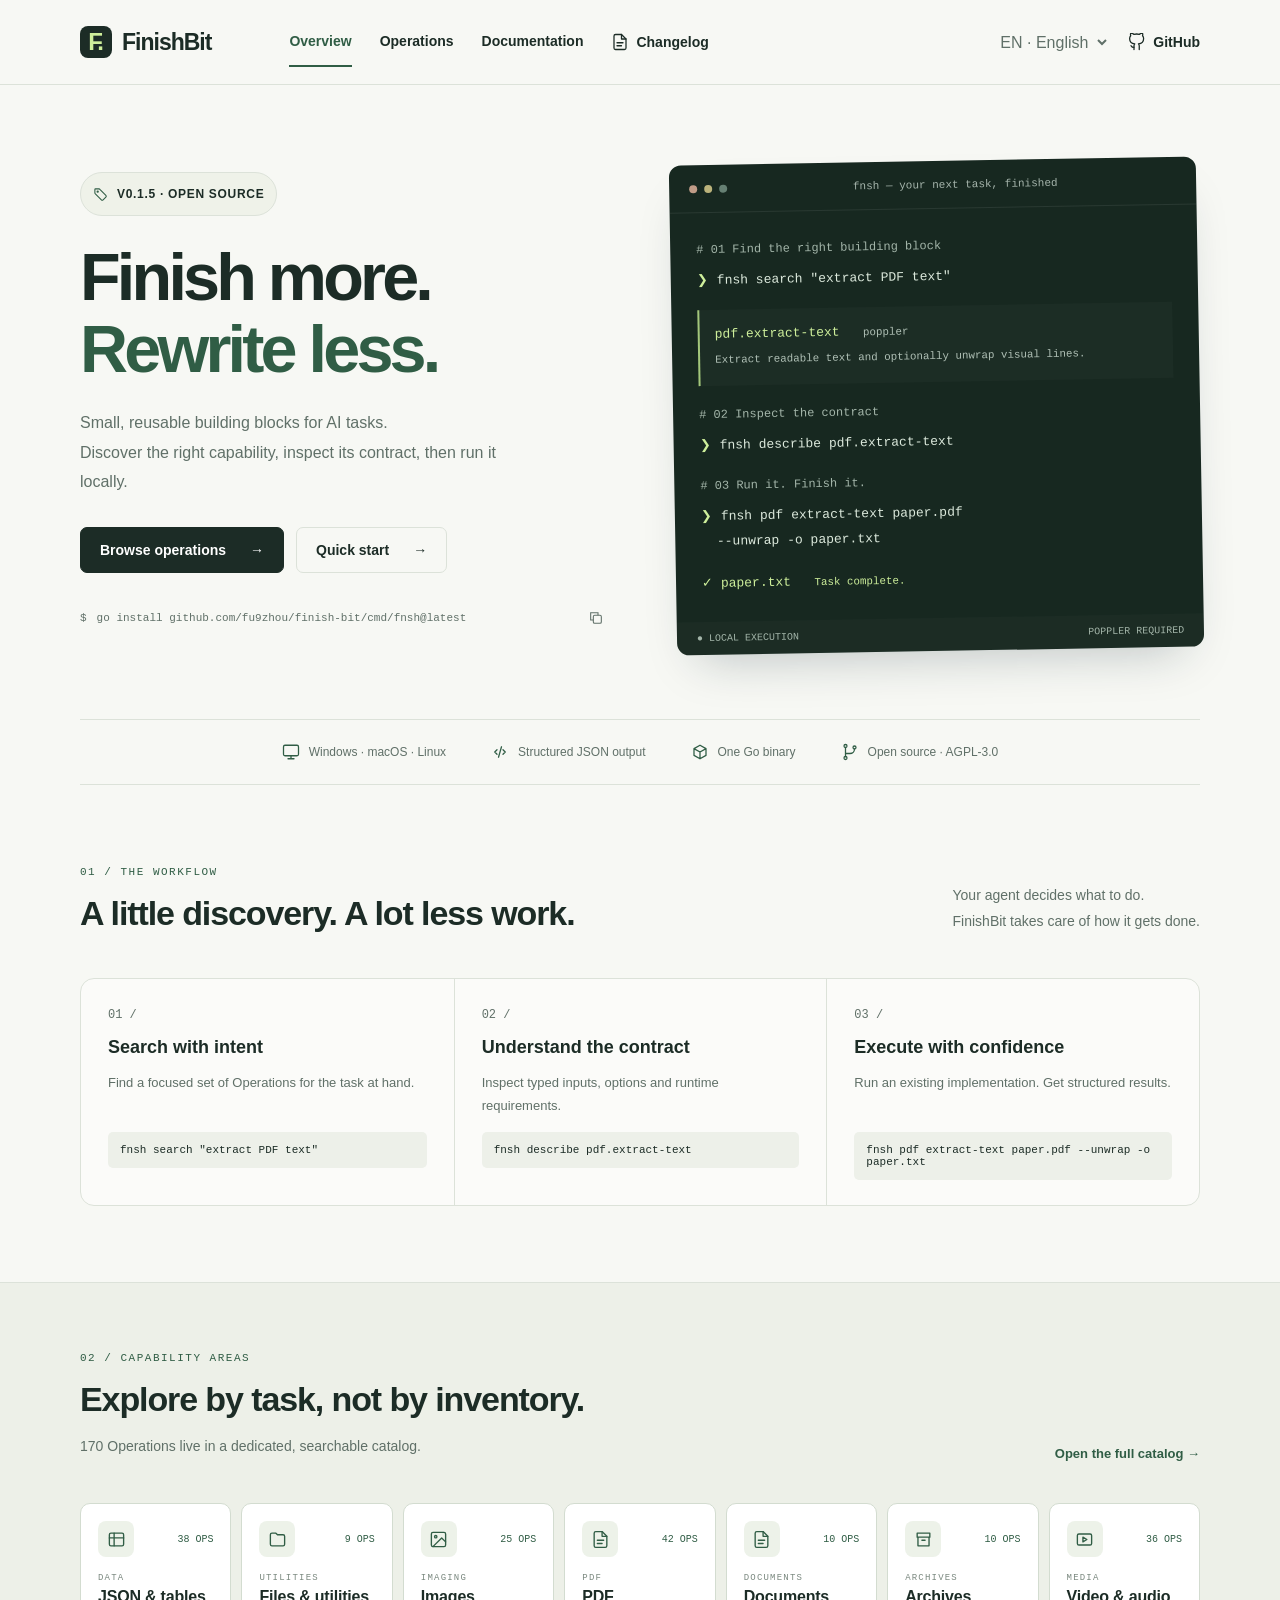
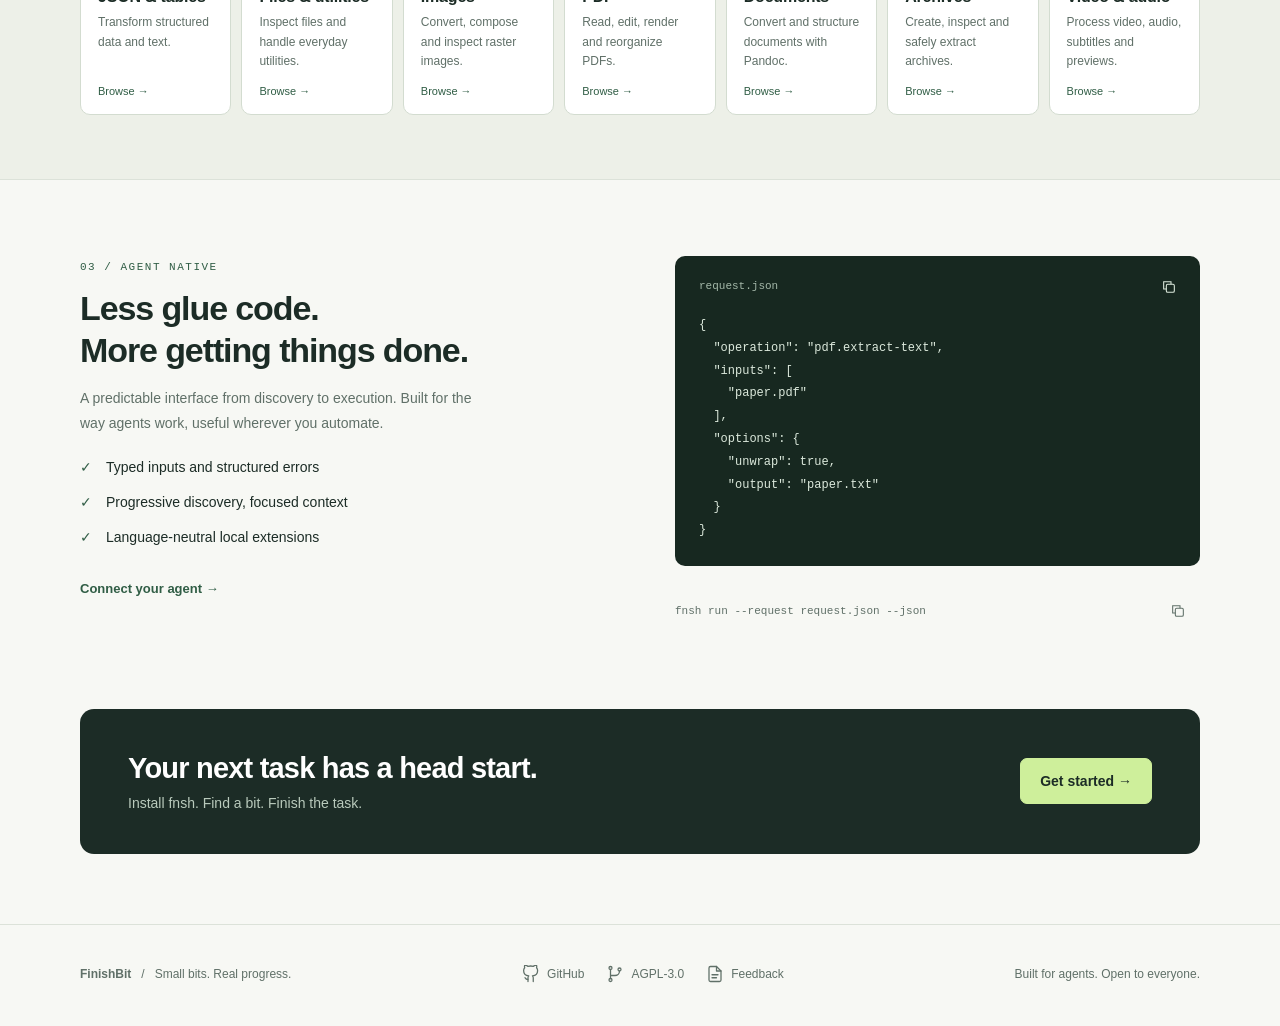
==== commit d821d43c: "feat(website): 重构能力目录与首页导航 - 将首页改为工作流概览和紧凑的七类能力入口，使用统一 SVG 图标与副标题 - 新增可搜索的独立能力目录、分层详情路由、面包屑、404 页面及旧" ====
--- a/website/index.html
+++ b/website/index.html
@@ -7,9 +7,10 @@
 <meta name="theme-color" content="#f7f8f4">
 <title>FinishBit — Finish more. Rewrite less.</title>
 <link rel="icon" href="data:image/svg+xml,%3Csvg xmlns='http://www.w3.org/2000/svg' viewBox='0 0 40 40'%3E%3Crect width='40' height='40' rx='10' fill='%231a3029'/%3E%3Cpath d='M11 10h19v6H17v5h10v6H17v5h-6z' fill='%23c1ed81'/%3E%3C/svg%3E">
-<link rel="stylesheet" href="./styles.css">
-<script src="./catalog.js" defer></script>
-<script src="./app.js" defer></script>
+<link rel="stylesheet" href="./styles.css?v=0.1.5">
+<script src="./routes.js?v=0.1.5" defer></script>
+<script src="./catalog.js?v=0.1.5" defer></script>
+<script src="./app.js?v=0.1.5" defer></script>
 </head>
 <body><div id="app"></div><div id="toast" role="status" aria-live="polite"></div><noscript>Please enable JavaScript to view FinishBit. / 请启用 JavaScript 查看 FinishBit。<a href="https://github.com/fu9zhou/finish-bit">GitHub documentation</a></noscript></body>
 </html>
--- a/website/styles.css
+++ b/website/styles.css
@@ -1,17 +1,20 @@
 @charset "UTF-8";
 .card{content-visibility:auto;contain-intrinsic-size:auto 240px;min-width:0}.card h3{overflow-wrap:anywhere}.article{padding-top:24px;padding-bottom:40px}.article h1{overflow-wrap:anywhere}.article h2{scroll-margin-top:160px}
 :root{--bg:#f7f8f4;--paper:#fff;--ink:#1c2c26;--muted:#607068;--line:#dce2d9;--green:#305d45;--lime:#ceef9b;--dark:#172820;--code:#dce9dc;--radius:14px;font-family:Inter,"Segoe UI","Microsoft YaHei",sans-serif;color:var(--ink);background:var(--bg);font-synthesis:none}
-*{box-sizing:border-box}body{margin:0}a{color:inherit;text-decoration:none}button,input,select{font:inherit}button,a,select{-webkit-tap-highlight-color:transparent}button,select{cursor:pointer}button{color:inherit}button,a{touch-action:manipulation}button:hover,.button:hover{filter:brightness(.95)}a:hover{color:var(--green)}:focus-visible{outline:3px solid #5d8c3f;outline-offset:5px}html{scroll-behavior:smooth;scroll-padding-top:150px}::selection{background:var(--lime)}
+*{box-sizing:border-box}body{margin:0}a{color:inherit;text-decoration:none}button,input,select{font:inherit}button,a,select{-webkit-tap-highlight-color:transparent}button,select{cursor:pointer}button{color:inherit}button,a{touch-action:manipulation}button:hover,.button:hover{filter:brightness(.95)}a:hover{color:var(--green)}:focus-visible{outline:3px solid #5d8c3f;outline-offset:5px}html{scroll-behavior:smooth;scroll-padding-top:150px}::selection{background:var(--lime)}.ui-icon{width:18px;height:18px;flex:none}.icon-link{display:inline-flex;align-items:center;gap:7px}
 .wrap{max-width:1200px;margin:auto;padding:0 40px}.skip{position:fixed;top:-70px;left:20px;z-index:9;padding:14px;background:var(--lime)}.skip:focus{top:10px}.header{position:sticky;top:0;background:rgba(247,248,244,.96);border-bottom:1px solid var(--line);z-index:5}.nav{height:84px;display:flex;align-items:center;gap:40px}.brand{display:flex;align-items:center;gap:10px;font-size:23px;font-weight:750;letter-spacing:-1px}.logo{width:32px;height:32px;background:var(--ink);border-radius:8px;color:var(--lime);display:grid;place-items:center;font-size:24px;letter-spacing:-3px;padding-right:3px}.navlinks{display:flex;gap:28px;margin-left:38px;font-size:14px;font-weight:550}.navlinks a{padding:14px 0}.navlinks a.active{color:var(--green);box-shadow:0 2px var(--green)}.navright{margin-left:auto;display:flex;gap:18px;align-items:center}.language{border:0;background:transparent;min-height:44px;color:var(--muted);max-width:120px}.github{font-size:14px;font-weight:600;white-space:nowrap}
-.hero{padding-top:76px;padding-bottom:68px;display:grid;grid-template-columns:1.02fr 1fr;gap:55px;align-items:center}.eyebrow{display:inline-flex;align-items:center;gap:9px;font-size:12px;letter-spacing:.7px;font-weight:600;text-transform:uppercase}.eyebrow .dot{height:7px;width:7px;background:#60874b;border-radius:50%}.release{padding:10px 12px;border:1px solid var(--line);border-radius:30px;background:#eff2e9;font-size:12px;min-height:44px}.hero h1{font-size:clamp(48px,5.2vw,70px);letter-spacing:-3.8px;line-height:1.08;margin:26px 0 22px;font-weight:650}.hero h1 span{color:var(--green)}.hero p{color:var(--muted);line-height:1.85;max-width:450px;font-size:16px}.actions{display:flex;gap:12px;margin-top:30px}.button{border:1px solid var(--line);border-radius:7px;min-height:46px;padding:12px 19px;display:inline-flex;align-items:center;justify-content:center;gap:24px;font-size:14px;font-weight:600;background:transparent;transition:background .18s}.button.primary{background:var(--ink);color:white;border-color:var(--ink)}.button.light{background:var(--lime);color:var(--ink);border-color:var(--lime)}.install{display:flex;align-items:center;margin-top:23px;gap:10px;font-size:11px;font-family:Consolas,monospace;color:var(--muted)}.install code{overflow-wrap:anywhere}.copy{border:0;background:transparent;min-width:44px;min-height:44px;display:grid;place-items:center;color:inherit}.copy svg{width:16px;height:16px}
+.hero{padding-top:76px;padding-bottom:68px;display:grid;grid-template-columns:1.02fr 1fr;gap:55px;align-items:center}.hero>div{min-width:0}.eyebrow{display:inline-flex;align-items:center;gap:9px;font-size:12px;letter-spacing:.7px;font-weight:600;text-transform:uppercase}.release{padding:10px 12px;border:1px solid var(--line);border-radius:30px;background:#eff2e9;font-size:12px;min-height:44px}.release .ui-icon{width:15px;height:15px;color:var(--green)}.hero h1{font-size:clamp(48px,5.2vw,70px);letter-spacing:-3.8px;line-height:1.08;margin:26px 0 22px;font-weight:650}.hero h1 span{color:var(--green)}.hero p{color:var(--muted);line-height:1.85;max-width:450px;font-size:16px}.actions{display:flex;gap:12px;margin-top:30px}.button{border:1px solid var(--line);border-radius:7px;min-height:46px;padding:12px 19px;display:inline-flex;align-items:center;justify-content:center;gap:24px;font-size:14px;font-weight:600;background:transparent;transition:background .18s}.button.primary{background:var(--ink);color:white;border-color:var(--ink)}.button.light{background:var(--lime);color:var(--ink);border-color:var(--lime)}.install{display:flex;align-items:center;margin-top:23px;gap:10px;font-size:11px;font-family:Consolas,monospace;color:var(--muted);min-width:0}.install code{flex:1;min-width:0;overflow-wrap:anywhere;word-break:break-word}.copy{border:0;background:transparent;min-width:44px;min-height:44px;display:grid;place-items:center;color:inherit}.copy svg{width:16px;height:16px}
 .terminal{background:var(--dark);color:var(--code);border-radius:12px;box-shadow:0 24px 50px -22px #132a3245;overflow:hidden;transform:rotate(-1deg)}.terminalbar{height:48px;border-bottom:1px solid #ffffff14;display:flex;align-items:center;gap:7px;padding:0 20px;font:11px Consolas,monospace;color:#a6b5ac}.terminalbar i{width:8px;height:8px;border-radius:50%;background:#668073}.terminalbar i:first-child{background:#c09c87}.terminalbar i:nth-child(2){background:#bbb37b}.terminalbar span{margin:auto}.terminalbody{padding:26px;font:13px/1.9 Consolas,"Courier New",monospace;min-height:285px}.terminalbody .comment{color:#a3b5a9;font-size:12px}.terminalbody .cmd{margin:7px 0 17px;overflow-wrap:anywhere}.prompt{color:var(--lime);margin-right:9px}.result{padding:13px 15px;background:#ffffff06;border-left:2px solid #a3c77b;margin-bottom:18px}.result strong{color:var(--lime);font-weight:400}.result small{color:#b0c0b6}.success{color:var(--lime)}.terminalfoot{padding:11px 20px;display:flex;justify-content:space-between;background:#ffffff05;font:10px Consolas,monospace;color:#a3b5a9}
-.trust{display:flex;justify-content:center;gap:45px;border-top:1px solid var(--line);border-bottom:1px solid var(--line);padding:23px 0;color:var(--muted);font-size:12px}.trust span{display:flex;align-items:center;gap:9px}.trust b{color:var(--green);font-size:16px}.section{padding-top:76px;padding-bottom:76px}.sectionhead{display:flex;align-items:end;justify-content:space-between;gap:30px;margin-bottom:30px}.kicker{font:11px Consolas,monospace;letter-spacing:1.5px;color:var(--green);text-transform:uppercase}.section h2{font-size:34px;letter-spacing:-1.1px;line-height:1.25;font-weight:600;margin:13px 0}.sectionhead p,.intro{font-size:14px;line-height:1.8;color:var(--muted);max-width:395px}.steps{display:grid;grid-template-columns:repeat(3,1fr);border:1px solid var(--line);border-radius:var(--radius);overflow:hidden;background:#fff8}.step{padding:25px 27px;position:relative}.step+.step{border-left:1px solid var(--line)}.step .number{font:12px Consolas,monospace;color:var(--muted)}.step h3{font-size:18px;font-weight:600;margin:15px 0 10px}.step p{font-size:13px;line-height:1.8;color:var(--muted);min-height:48px}.step code{font:11px Consolas,monospace;background:#edf0e9;display:block;padding:12px;border-radius:5px;overflow-wrap:anywhere}
-.catalog{background:#edf0e8;border-block:1px solid var(--line)}.textlink{font-size:13px;color:var(--green);font-weight:600;padding:12px 0;display:inline-block}.filters{display:flex;gap:8px;flex-wrap:wrap;margin:23px 0}.filter{border:1px solid transparent;background:transparent;border-radius:6px;min-height:44px;padding:10px 15px;font-size:13px;color:var(--muted)}.filter[aria-pressed=true]{background:var(--ink);color:white}.cards{display:grid;grid-template-columns:repeat(3,1fr);gap:14px}.card{display:flex;flex-direction:column;background:var(--bg);border:1px solid #d7dfd2;border-radius:10px;padding:24px;transition:transform .18s,border-color .18s}.card:hover{transform:translateY(-3px);border-color:#7d9474}.cardtop{display:flex;justify-content:space-between;align-items:center}.icon{font:20px Consolas,monospace;color:var(--green)}.tag{font:10px Consolas,monospace;color:var(--muted);border:1px solid var(--line);padding:4px 7px;border-radius:4px}.card h3{font:16px Consolas,monospace;margin:21px 0 9px}.card p{font-size:13px;line-height:1.7;color:var(--muted);margin:0 0 19px}.card .cardbottom{margin-top:auto;border-top:1px solid var(--line);padding-top:13px;font-size:11px;color:var(--green);display:flex;justify-content:space-between}
+.trust{display:flex;justify-content:center;gap:45px;border-top:1px solid var(--line);border-bottom:1px solid var(--line);padding:23px 0;color:var(--muted);font-size:12px}.trust span{display:flex;align-items:center;gap:9px}.trust .ui-icon{color:var(--green)}.section{padding-top:76px;padding-bottom:76px}.sectionhead{display:flex;align-items:end;justify-content:space-between;gap:30px;margin-bottom:30px}.kicker{font:11px Consolas,monospace;letter-spacing:1.5px;color:var(--green);text-transform:uppercase}.section h2{font-size:34px;letter-spacing:-1.1px;line-height:1.25;font-weight:600;margin:13px 0}.sectionhead p,.intro{font-size:14px;line-height:1.8;color:var(--muted);max-width:395px}.steps{display:grid;grid-template-columns:repeat(3,1fr);border:1px solid var(--line);border-radius:var(--radius);overflow:hidden;background:#fff8}.step{padding:25px 27px;position:relative}.step+.step{border-left:1px solid var(--line)}.step .number{font:12px Consolas,monospace;color:var(--muted)}.step h3{font-size:18px;font-weight:600;margin:15px 0 10px}.step p{font-size:13px;line-height:1.8;color:var(--muted);min-height:48px}.step code{font:11px Consolas,monospace;background:#edf0e9;display:block;padding:12px;border-radius:5px;overflow-wrap:anywhere}
+.catalog{background:#edf0e8;border-block:1px solid var(--line)}.textlink{font-size:13px;color:var(--green);font-weight:600;padding:12px 0;display:inline-block}.filters{display:flex;gap:8px;flex-wrap:wrap;margin:23px 0}.filter{border:1px solid transparent;background:transparent;border-radius:6px;min-height:44px;padding:10px 15px;font-size:13px;color:var(--muted)}.filter[aria-pressed=true]{background:var(--ink);color:white}.cards{display:grid;grid-template-columns:repeat(3,1fr);gap:14px}.card{display:flex;flex-direction:column;background:var(--bg);border:1px solid #d7dfd2;border-radius:10px;padding:24px;transition:transform .18s,border-color .18s}.card:hover{transform:translateY(-3px);border-color:#7d9474}.cardtop{display:flex;justify-content:space-between;align-items:center}.icon{display:flex;color:var(--green)}.icon .ui-icon{width:21px;height:21px}.tag{font:10px Consolas,monospace;color:var(--muted);border:1px solid var(--line);padding:4px 7px;border-radius:4px}.card h3{font:16px Consolas,monospace;margin:21px 0 9px}.card p{font-size:13px;line-height:1.7;color:var(--muted);margin:0 0 19px}.card .cardbottom{margin-top:auto;border-top:1px solid var(--line);padding-top:13px;font-size:11px;color:var(--green);display:flex;justify-content:space-between}
+.category-section{background:#edf0e8;border-block:1px solid var(--line)}.category-section.section{padding-block:64px}.category-grid{display:grid;grid-template-columns:repeat(7,minmax(0,1fr));gap:10px}.category-card{min-height:194px;padding:17px;border:1px solid #d3dcd0;border-radius:10px;background:var(--paper);display:flex;flex-direction:column;transition:border-color .18s,transform .18s}.category-card:hover{border-color:#7d9474;transform:translateY(-3px)}.category-card-top{display:flex;align-items:center;justify-content:space-between;gap:8px}.category-mark{width:36px;height:36px;border-radius:8px;background:#edf2e9;color:var(--green);display:grid;place-items:center}.category-mark .ui-icon{width:19px;height:19px}.category-count{font:10px Consolas,monospace;color:var(--green);white-space:nowrap}.category-subtitle{font:9px Consolas,monospace;letter-spacing:1.2px;color:#7a887f;margin-top:16px}.category-card h3{font-size:16px;margin:5px 0 7px;letter-spacing:-.2px}.category-card p{font-size:12px;line-height:1.6;color:var(--muted);margin:0}.category-link{font-size:11px;color:var(--green);margin-top:auto;padding-top:14px}.catalog-hero{padding-top:64px;padding-bottom:38px}.catalog-hero h1{font-size:clamp(42px,5vw,64px);line-height:1.08;letter-spacing:-3px;margin:24px 0 18px}.catalog-hero p{max-width:670px;color:var(--muted);line-height:1.8}.catalog-browser{padding-bottom:76px}.catalog-toolbar{display:grid;grid-template-columns:minmax(260px,520px) auto;align-items:end;gap:8px 24px;padding:24px;background:#edf0e8;border:1px solid var(--line);border-radius:var(--radius)}.catalog-toolbar label{grid-column:1;font-size:12px;color:var(--muted)}.catalog-toolbar input{grid-column:1;padding:13px 14px;border:1px solid #cbd5c8;border-radius:7px;background:var(--paper);min-height:46px;color:var(--ink)}.catalog-toolbar span{grid-column:2;grid-row:2;font:12px Consolas,monospace;color:var(--muted);white-space:nowrap}.catalog-empty{grid-column:1/-1;border:1px dashed var(--line);border-radius:10px;text-align:center;background:var(--paper)}.breadcrumb{display:flex;align-items:center;gap:9px;flex-wrap:wrap;font-size:12px;color:var(--muted);margin-bottom:24px}.breadcrumb a{padding-block:8px}.not-found{min-height:60vh;padding-top:80px}.not-found .actions{margin-top:28px}
 .split{display:grid;grid-template-columns:1fr 1fr;gap:70px}.checklist{padding:0;list-style:none;line-height:2.5;font-size:14px}.checklist li:before{content:'✓';color:var(--green);margin-right:14px}.codebox{background:var(--dark);color:var(--code);padding:24px;border-radius:10px;position:relative}.codebox pre{font:12px/1.9 Consolas,monospace;white-space:pre-wrap;overflow-wrap:anywhere;margin:0;padding-right:20px}.codebox .copy{position:absolute;top:9px;right:9px}.codecaption{font:11px Consolas,monospace;color:#a4b8a9;display:block;margin-bottom:22px}.cta{border-radius:14px;background:var(--ink);color:white;padding:43px 48px;display:flex;align-items:center;justify-content:space-between;gap:24px;margin-bottom:70px}.cta h2{font-size:29px;margin:0 0 10px;letter-spacing:-.8px}.cta p{font-size:14px;color:#b9cabc;margin:0}
 .footer{border-top:1px solid var(--line);padding-block:28px;font-size:12px;color:var(--muted)}.footerinner{display:flex;justify-content:space-between;align-items:center;gap:24px}.footerlinks{display:flex;gap:22px}.footerlinks a{padding-block:12px}.docs{display:grid;grid-template-columns:210px minmax(0,1fr);gap:65px;min-height:75vh;padding-block:45px 80px}.sidebar{position:sticky;top:115px;align-self:start}.sidebar input{width:100%;padding:12px 10px;background:var(--paper);border:1px solid var(--line);border-radius:7px;font-size:13px;min-height:44px}.sidebar label{font-size:12px;display:block;margin-bottom:8px;color:var(--muted)}.sidenav{display:flex;flex-direction:column;margin-top:23px;gap:5px}.sidenav a{padding:12px;font-size:14px;border-radius:5px;min-height:44px}.sidenav a.active{background:#e6ecdf;color:var(--green);font-weight:600}.article{max-width:790px}.article h1{font-size:42px;letter-spacing:-1.5px;margin:18px 0}.article .lead{font-size:17px;line-height:1.85;color:var(--muted)}.article h2{font-size:23px;margin-top:34px}.article p,.article li{font-size:15px;line-height:1.9;color:var(--muted)}.article .codebox{margin:20px 0}.note{padding:18px 22px;border-left:3px solid #86a964;background:#eaf0e3;margin:24px 0;font-size:14px;line-height:1.8}.article table{width:100%;border-collapse:collapse;font-size:14px}.article th,.article td{text-align:left;padding:14px;border-bottom:1px solid var(--line);line-height:1.7}.docnext{border-top:1px solid var(--line);margin-top:40px;display:flex;justify-content:flex-end;padding-top:15px}
 #toast{position:fixed;bottom:25px;left:50%;transform:translateX(-50%);background:var(--ink);color:white;padding:12px 22px;border-radius:8px;z-index:20;opacity:0;pointer-events:none;transition:opacity .2s}#toast.visible{opacity:1}.empty{padding:20px;color:var(--muted);font-size:13px}.zh .hero h1{letter-spacing:-2px;font-size:clamp(46px,4.5vw,62px);line-height:1.2}.zh .hero p{max-width:430px}.zh .section h2{letter-spacing:-.6px}
 @media(min-width:1400px){.wrap{max-width:1280px}.hero{padding-top:95px;padding-bottom:85px}.hero h1{font-size:76px}.zh .hero h1{font-size:65px}}
-@media(max-width:950px){.navlinks{margin-left:0;gap:16px}.nav{gap:20px}.wrap{padding-inline:26px}.hero{gap:25px}.hero h1{font-size:52px}.install{font-size:10px}.terminalbody{padding:20px;font-size:11px}.trust{gap:24px}.docs{gap:35px;grid-template-columns:180px minmax(0,1fr)}}
-@media(max-width:700px){.wrap{padding-inline:22px}.nav{height:auto;min-height:76px;flex-wrap:wrap;gap:8px;padding-block:12px}.brand{font-size:21px}.navright{gap:8px}.navright .github{display:none}.navlinks{order:3;width:100%;justify-content:space-between;font-size:13px}.navlinks a{padding:12px 0;min-height:44px}.hero{grid-template-columns:1fr;padding-top:42px;padding-bottom:40px;gap:36px}.hero h1{font-size:57px;letter-spacing:-3px}.hero p{font-size:15px}.terminal{transform:none}.terminalbody{font-size:12px;min-height:270px}.install{font-size:10px}.trust{display:grid;grid-template-columns:1fr 1fr;gap:18px;font-size:11px;padding:22px}.section{padding-block:46px}.sectionhead{display:block}.section h2{font-size:28px}.steps,.cards,.split{grid-template-columns:1fr}.step+.step{border-left:0;border-top:1px solid var(--line)}.step p{min-height:0}.cards{gap:12px}.split{gap:24px}.cta{padding:30px 25px;display:block;margin-bottom:45px}.cta h2{font-size:25px}.cta .button{margin-top:24px}.footerinner{align-items:start;flex-direction:column}.docs{display:block;padding-top:24px}.sidebar{position:static;margin-bottom:30px}.sidenav{display:flex;flex-direction:row;flex-wrap:wrap;gap:3px;margin-top:12px}.sidenav a{padding:10px;font-size:12px}.article h1{font-size:34px}.article th,.article td{padding:10px 6px;font-size:12px}.zh .hero h1{font-size:49px}.filters{gap:2px}.filter{padding:10px 12px}.article{overflow-wrap:anywhere}.codebox pre{font-size:11px}}
-@media(max-width:700px){.actions .button{gap:14px;padding-inline:14px;font-size:13px;white-space:nowrap}.navlinks{gap:10px;font-size:12px}.navlinks a{white-space:nowrap}.install{font-size:12px}.terminalfoot{gap:12px;line-height:1.6}}
+@media(max-width:1100px){.category-grid{grid-template-columns:repeat(4,1fr)}}
+@media(max-width:950px){.navlinks{margin-left:0;gap:16px}.nav{gap:20px}.wrap{padding-inline:26px}.hero{gap:25px}.hero h1{font-size:52px}.install{font-size:10px}.terminalbody{padding:20px;font-size:11px}.trust{gap:24px}.docs{gap:35px;grid-template-columns:180px minmax(0,1fr)}.category-grid{grid-template-columns:repeat(3,1fr)}}
+@media(max-width:700px){.wrap{padding-inline:22px}.nav{height:auto;min-height:76px;flex-wrap:wrap;gap:8px;padding-block:12px}.brand{font-size:21px}.navright{gap:8px}.navright .github{display:none}.navlinks{order:3;width:100%;justify-content:space-between;font-size:13px}.navlinks a{padding:12px 0;min-height:44px}.hero{grid-template-columns:1fr;padding-top:42px;padding-bottom:40px;gap:36px}.hero h1{font-size:57px;letter-spacing:-3px}.hero p{font-size:15px}.terminal{transform:none}.terminalbody{font-size:12px;min-height:270px}.install{font-size:10px}.trust{display:grid;grid-template-columns:1fr 1fr;gap:18px;font-size:11px;padding:22px}.section{padding-block:46px}.sectionhead{display:block}.section h2{font-size:28px}.steps,.cards,.split{grid-template-columns:1fr}.category-grid{grid-template-columns:repeat(2,1fr)}.step+.step{border-left:0;border-top:1px solid var(--line)}.step p{min-height:0}.cards{gap:12px}.split{gap:24px}.cta{padding:30px 25px;display:block;margin-bottom:45px}.cta h2{font-size:25px}.cta .button{margin-top:24px}.footerinner{align-items:start;flex-direction:column}.docs{display:block;padding-top:24px}.sidebar{position:static;margin-bottom:30px}.sidenav{display:flex;flex-direction:row;flex-wrap:wrap;gap:3px;margin-top:12px}.sidenav a{padding:10px;font-size:12px}.article h1{font-size:34px}.article th,.article td{padding:10px 6px;font-size:12px}.zh .hero h1{font-size:49px}.filters{gap:2px}.filter{padding:10px 12px}.article{overflow-wrap:anywhere}.codebox pre{font-size:11px}.catalog-hero{padding-top:38px}.catalog-hero h1{font-size:43px;letter-spacing:-2px}.catalog-toolbar{grid-template-columns:1fr}.catalog-toolbar span{grid-column:1;grid-row:auto}.category-card{min-height:176px}}
+@media(max-width:520px){.category-grid{grid-template-columns:1fr}}
+@media(max-width:700px){.actions .button{gap:14px;padding-inline:14px;font-size:13px;white-space:nowrap}.navlinks{gap:10px;font-size:12px}.navlinks a{white-space:nowrap}.install{display:grid;grid-template-columns:auto minmax(0,1fr) auto;align-items:start;font-size:12px}.sidebar input{font-size:16px}.terminalfoot{gap:12px;line-height:1.6}}
 @media(prefers-reduced-motion:reduce){html{scroll-behavior:auto}*,*:before,*:after{transition:none!important;animation:none!important}}
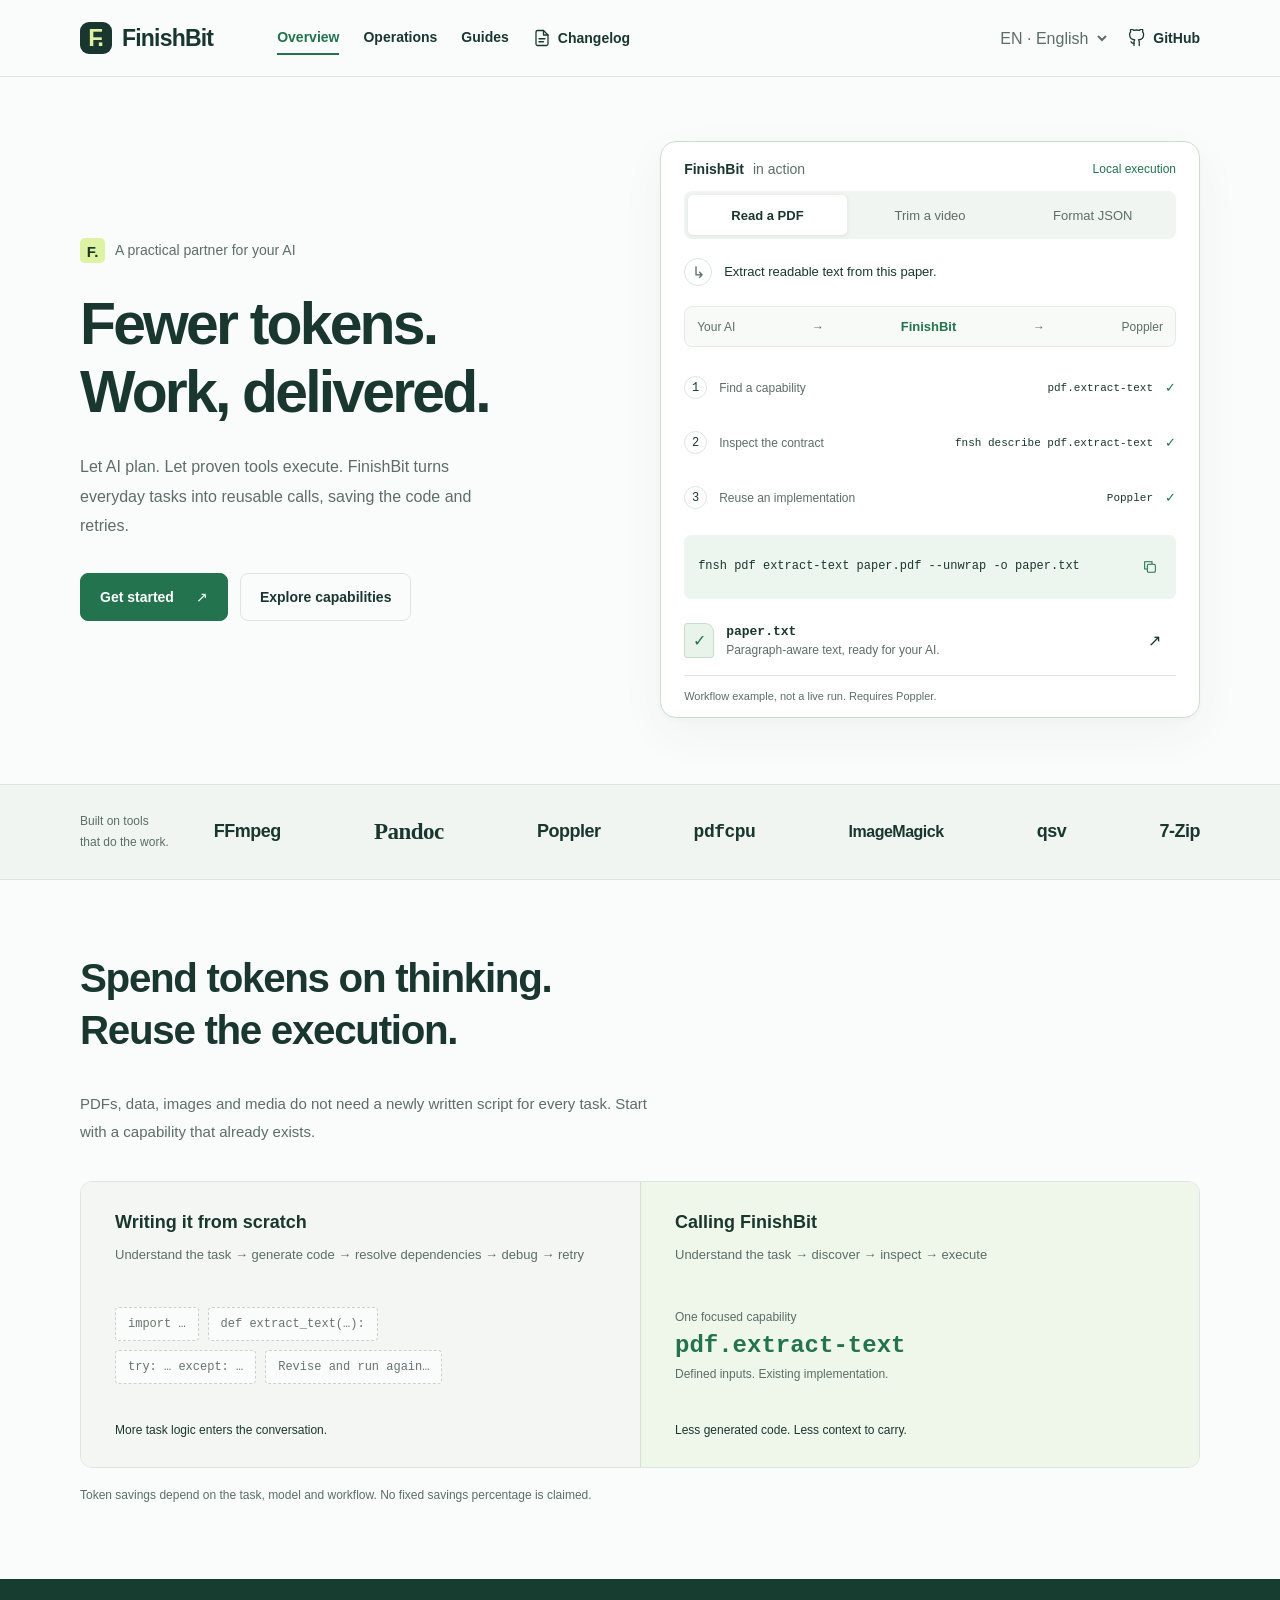
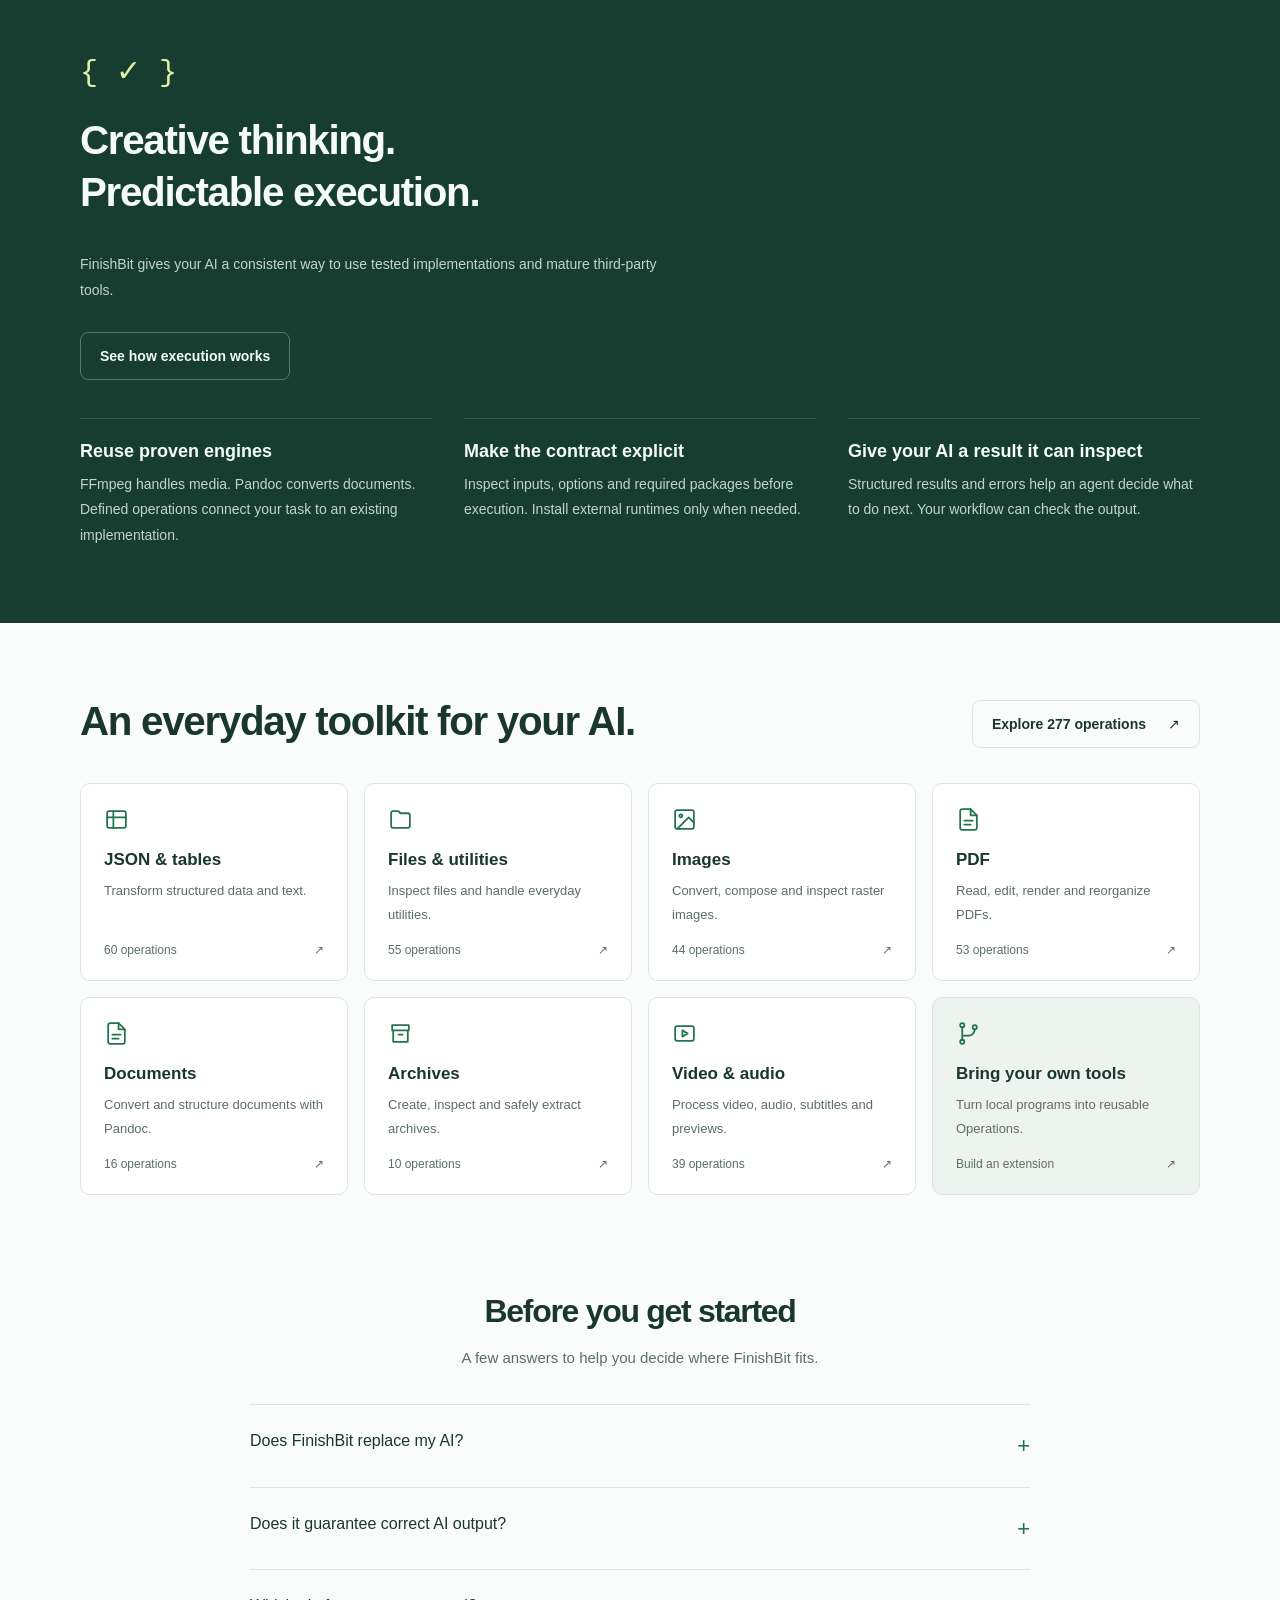
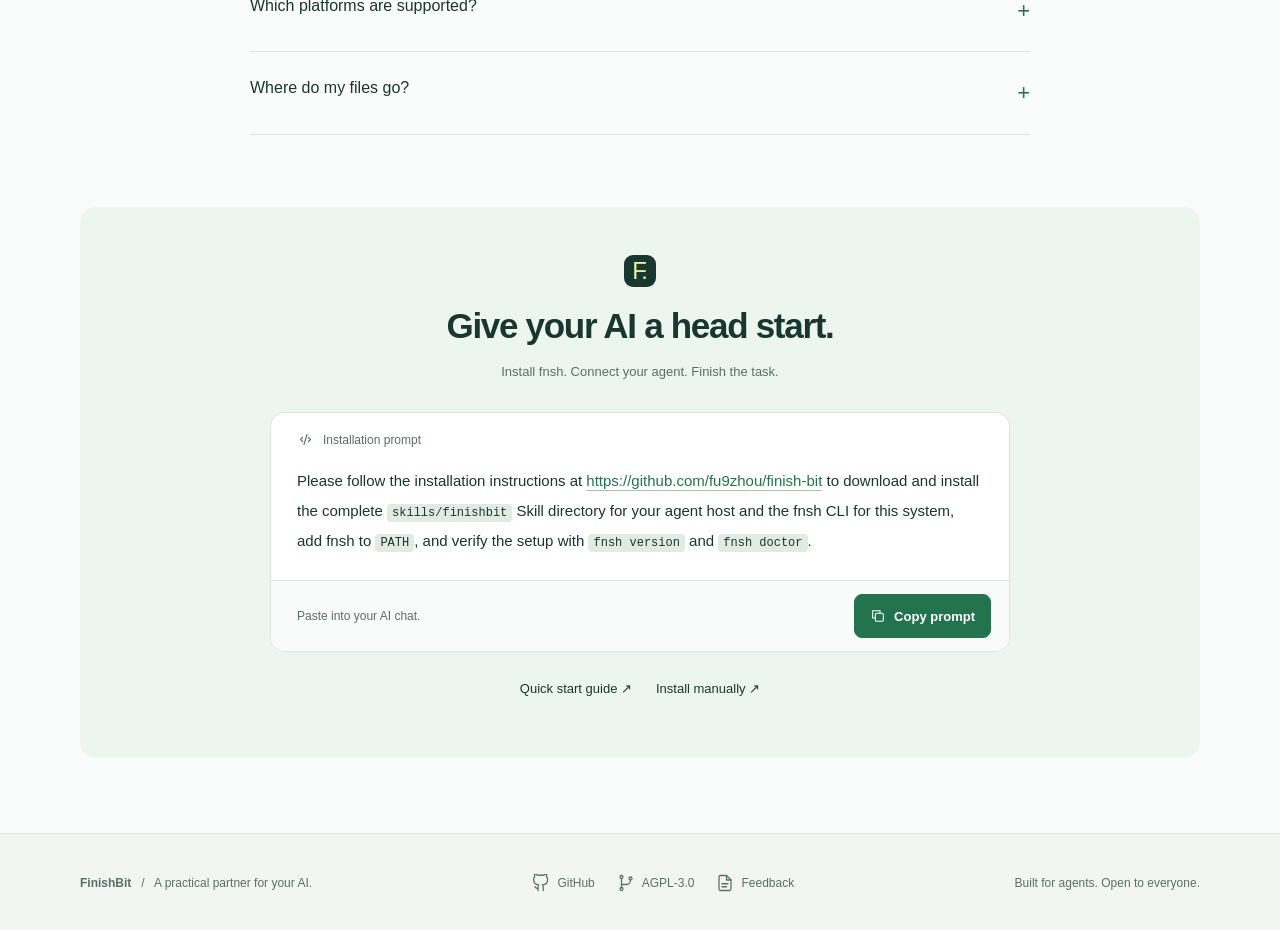
==== commit 3b940a48: "feat(website): 完善首页与指南导航并修复能力浏览体验 - 重构中英文首页，增加工作流示例、常见问题与可复制的 Agent 安装指令 - 整理五个指南主题与能力用法页面，保留旧路由跳转并改" ====
--- a/website/index.html
+++ b/website/index.html
@@ -3,14 +3,16 @@
 <head>
 <meta charset="utf-8">
 <meta name="viewport" content="width=device-width, initial-scale=1">
-<meta name="description" content="FinishBit — reusable building blocks for AI tasks. Discover, inspect and execute Operations with the fnsh CLI.">
-<meta name="theme-color" content="#f7f8f4">
-<title>FinishBit — Finish more. Rewrite less.</title>
+<meta name="description" content="Save AI tokens and make execution more predictable. FinishBit connects your AI to reusable capabilities powered by mature tools.">
+<meta name="theme-color" content="#fafcfb">
+<title>FinishBit — Fewer tokens. Work, delivered.</title>
 <link rel="icon" href="data:image/svg+xml,%3Csvg xmlns='http://www.w3.org/2000/svg' viewBox='0 0 40 40'%3E%3Crect width='40' height='40' rx='10' fill='%231a3029'/%3E%3Cpath d='M11 10h19v6H17v5h10v6H17v5h-6z' fill='%23c1ed81'/%3E%3C/svg%3E">
-<link rel="stylesheet" href="./styles.css?v=0.1.5">
-<script src="./routes.js?v=0.1.5" defer></script>
-<script src="./catalog.js?v=0.1.5" defer></script>
-<script src="./app.js?v=0.1.5" defer></script>
+<link rel="stylesheet" href="./styles.css?v=0.1.6-compact-cards">
+<script src="./routes.js?v=0.1.6-navigation" defer></script>
+<script src="./catalog.js?v=0.1.6-redesign" defer></script>
+<link rel="stylesheet" href="./home.css?v=0.1.6-home-refine">
+<script src="./home.js?v=0.1.6-home-refine" defer></script>
+<script src="./app.js?v=0.1.6-context-fixes" defer></script>
 </head>
 <body><div id="app"></div><div id="toast" role="status" aria-live="polite"></div><noscript>Please enable JavaScript to view FinishBit. / 请启用 JavaScript 查看 FinishBit。<a href="https://github.com/fu9zhou/finish-bit">GitHub documentation</a></noscript></body>
 </html>
--- a/website/styles.css
+++ b/website/styles.css
@@ -1,20 +1,49 @@
 @charset "UTF-8";
-.card{content-visibility:auto;contain-intrinsic-size:auto 240px;min-width:0}.card h3{overflow-wrap:anywhere}.article{padding-top:24px;padding-bottom:40px}.article h1{overflow-wrap:anywhere}.article h2{scroll-margin-top:160px}
+.card{content-visibility:auto;contain-intrinsic-size:auto 132px;min-width:0}.card h3{overflow-wrap:anywhere}.article{padding-top:24px;padding-bottom:40px}.article h1{overflow-wrap:anywhere}.article h2{scroll-margin-top:160px}
 :root{--bg:#f7f8f4;--paper:#fff;--ink:#1c2c26;--muted:#607068;--line:#dce2d9;--green:#305d45;--lime:#ceef9b;--dark:#172820;--code:#dce9dc;--radius:14px;font-family:Inter,"Segoe UI","Microsoft YaHei",sans-serif;color:var(--ink);background:var(--bg);font-synthesis:none}
 *{box-sizing:border-box}body{margin:0}a{color:inherit;text-decoration:none}button,input,select{font:inherit}button,a,select{-webkit-tap-highlight-color:transparent}button,select{cursor:pointer}button{color:inherit}button,a{touch-action:manipulation}button:hover,.button:hover{filter:brightness(.95)}a:hover{color:var(--green)}:focus-visible{outline:3px solid #5d8c3f;outline-offset:5px}html{scroll-behavior:smooth;scroll-padding-top:150px}::selection{background:var(--lime)}.ui-icon{width:18px;height:18px;flex:none}.icon-link{display:inline-flex;align-items:center;gap:7px}
 .wrap{max-width:1200px;margin:auto;padding:0 40px}.skip{position:fixed;top:-70px;left:20px;z-index:9;padding:14px;background:var(--lime)}.skip:focus{top:10px}.header{position:sticky;top:0;background:rgba(247,248,244,.96);border-bottom:1px solid var(--line);z-index:5}.nav{height:84px;display:flex;align-items:center;gap:40px}.brand{display:flex;align-items:center;gap:10px;font-size:23px;font-weight:750;letter-spacing:-1px}.logo{width:32px;height:32px;background:var(--ink);border-radius:8px;color:var(--lime);display:grid;place-items:center;font-size:24px;letter-spacing:-3px;padding-right:3px}.navlinks{display:flex;gap:28px;margin-left:38px;font-size:14px;font-weight:550}.navlinks a{padding:14px 0}.navlinks a.active{color:var(--green);box-shadow:0 2px var(--green)}.navright{margin-left:auto;display:flex;gap:18px;align-items:center}.language{border:0;background:transparent;min-height:44px;color:var(--muted);max-width:120px}.github{font-size:14px;font-weight:600;white-space:nowrap}
 .hero{padding-top:76px;padding-bottom:68px;display:grid;grid-template-columns:1.02fr 1fr;gap:55px;align-items:center}.hero>div{min-width:0}.eyebrow{display:inline-flex;align-items:center;gap:9px;font-size:12px;letter-spacing:.7px;font-weight:600;text-transform:uppercase}.release{padding:10px 12px;border:1px solid var(--line);border-radius:30px;background:#eff2e9;font-size:12px;min-height:44px}.release .ui-icon{width:15px;height:15px;color:var(--green)}.hero h1{font-size:clamp(48px,5.2vw,70px);letter-spacing:-3.8px;line-height:1.08;margin:26px 0 22px;font-weight:650}.hero h1 span{color:var(--green)}.hero p{color:var(--muted);line-height:1.85;max-width:450px;font-size:16px}.actions{display:flex;gap:12px;margin-top:30px}.button{border:1px solid var(--line);border-radius:7px;min-height:46px;padding:12px 19px;display:inline-flex;align-items:center;justify-content:center;gap:24px;font-size:14px;font-weight:600;background:transparent;transition:background .18s}.button.primary{background:var(--ink);color:white;border-color:var(--ink)}.button.light{background:var(--lime);color:var(--ink);border-color:var(--lime)}.install{display:flex;align-items:center;margin-top:23px;gap:10px;font-size:11px;font-family:Consolas,monospace;color:var(--muted);min-width:0}.install code{flex:1;min-width:0;overflow-wrap:anywhere;word-break:break-word}.copy{border:0;background:transparent;min-width:44px;min-height:44px;display:grid;place-items:center;color:inherit}.copy svg{width:16px;height:16px}
 .terminal{background:var(--dark);color:var(--code);border-radius:12px;box-shadow:0 24px 50px -22px #132a3245;overflow:hidden;transform:rotate(-1deg)}.terminalbar{height:48px;border-bottom:1px solid #ffffff14;display:flex;align-items:center;gap:7px;padding:0 20px;font:11px Consolas,monospace;color:#a6b5ac}.terminalbar i{width:8px;height:8px;border-radius:50%;background:#668073}.terminalbar i:first-child{background:#c09c87}.terminalbar i:nth-child(2){background:#bbb37b}.terminalbar span{margin:auto}.terminalbody{padding:26px;font:13px/1.9 Consolas,"Courier New",monospace;min-height:285px}.terminalbody .comment{color:#a3b5a9;font-size:12px}.terminalbody .cmd{margin:7px 0 17px;overflow-wrap:anywhere}.prompt{color:var(--lime);margin-right:9px}.result{padding:13px 15px;background:#ffffff06;border-left:2px solid #a3c77b;margin-bottom:18px}.result strong{color:var(--lime);font-weight:400}.result small{color:#b0c0b6}.success{color:var(--lime)}.terminalfoot{padding:11px 20px;display:flex;justify-content:space-between;background:#ffffff05;font:10px Consolas,monospace;color:#a3b5a9}
 .trust{display:flex;justify-content:center;gap:45px;border-top:1px solid var(--line);border-bottom:1px solid var(--line);padding:23px 0;color:var(--muted);font-size:12px}.trust span{display:flex;align-items:center;gap:9px}.trust .ui-icon{color:var(--green)}.section{padding-top:76px;padding-bottom:76px}.sectionhead{display:flex;align-items:end;justify-content:space-between;gap:30px;margin-bottom:30px}.kicker{font:11px Consolas,monospace;letter-spacing:1.5px;color:var(--green);text-transform:uppercase}.section h2{font-size:34px;letter-spacing:-1.1px;line-height:1.25;font-weight:600;margin:13px 0}.sectionhead p,.intro{font-size:14px;line-height:1.8;color:var(--muted);max-width:395px}.steps{display:grid;grid-template-columns:repeat(3,1fr);border:1px solid var(--line);border-radius:var(--radius);overflow:hidden;background:#fff8}.step{padding:25px 27px;position:relative}.step+.step{border-left:1px solid var(--line)}.step .number{font:12px Consolas,monospace;color:var(--muted)}.step h3{font-size:18px;font-weight:600;margin:15px 0 10px}.step p{font-size:13px;line-height:1.8;color:var(--muted);min-height:48px}.step code{font:11px Consolas,monospace;background:#edf0e9;display:block;padding:12px;border-radius:5px;overflow-wrap:anywhere}
-.catalog{background:#edf0e8;border-block:1px solid var(--line)}.textlink{font-size:13px;color:var(--green);font-weight:600;padding:12px 0;display:inline-block}.filters{display:flex;gap:8px;flex-wrap:wrap;margin:23px 0}.filter{border:1px solid transparent;background:transparent;border-radius:6px;min-height:44px;padding:10px 15px;font-size:13px;color:var(--muted)}.filter[aria-pressed=true]{background:var(--ink);color:white}.cards{display:grid;grid-template-columns:repeat(3,1fr);gap:14px}.card{display:flex;flex-direction:column;background:var(--bg);border:1px solid #d7dfd2;border-radius:10px;padding:24px;transition:transform .18s,border-color .18s}.card:hover{transform:translateY(-3px);border-color:#7d9474}.cardtop{display:flex;justify-content:space-between;align-items:center}.icon{display:flex;color:var(--green)}.icon .ui-icon{width:21px;height:21px}.tag{font:10px Consolas,monospace;color:var(--muted);border:1px solid var(--line);padding:4px 7px;border-radius:4px}.card h3{font:16px Consolas,monospace;margin:21px 0 9px}.card p{font-size:13px;line-height:1.7;color:var(--muted);margin:0 0 19px}.card .cardbottom{margin-top:auto;border-top:1px solid var(--line);padding-top:13px;font-size:11px;color:var(--green);display:flex;justify-content:space-between}
-.category-section{background:#edf0e8;border-block:1px solid var(--line)}.category-section.section{padding-block:64px}.category-grid{display:grid;grid-template-columns:repeat(7,minmax(0,1fr));gap:10px}.category-card{min-height:194px;padding:17px;border:1px solid #d3dcd0;border-radius:10px;background:var(--paper);display:flex;flex-direction:column;transition:border-color .18s,transform .18s}.category-card:hover{border-color:#7d9474;transform:translateY(-3px)}.category-card-top{display:flex;align-items:center;justify-content:space-between;gap:8px}.category-mark{width:36px;height:36px;border-radius:8px;background:#edf2e9;color:var(--green);display:grid;place-items:center}.category-mark .ui-icon{width:19px;height:19px}.category-count{font:10px Consolas,monospace;color:var(--green);white-space:nowrap}.category-subtitle{font:9px Consolas,monospace;letter-spacing:1.2px;color:#7a887f;margin-top:16px}.category-card h3{font-size:16px;margin:5px 0 7px;letter-spacing:-.2px}.category-card p{font-size:12px;line-height:1.6;color:var(--muted);margin:0}.category-link{font-size:11px;color:var(--green);margin-top:auto;padding-top:14px}.catalog-hero{padding-top:64px;padding-bottom:38px}.catalog-hero h1{font-size:clamp(42px,5vw,64px);line-height:1.08;letter-spacing:-3px;margin:24px 0 18px}.catalog-hero p{max-width:670px;color:var(--muted);line-height:1.8}.catalog-browser{padding-bottom:76px}.catalog-toolbar{display:grid;grid-template-columns:minmax(260px,520px) auto;align-items:end;gap:8px 24px;padding:24px;background:#edf0e8;border:1px solid var(--line);border-radius:var(--radius)}.catalog-toolbar label{grid-column:1;font-size:12px;color:var(--muted)}.catalog-toolbar input{grid-column:1;padding:13px 14px;border:1px solid #cbd5c8;border-radius:7px;background:var(--paper);min-height:46px;color:var(--ink)}.catalog-toolbar span{grid-column:2;grid-row:2;font:12px Consolas,monospace;color:var(--muted);white-space:nowrap}.catalog-empty{grid-column:1/-1;border:1px dashed var(--line);border-radius:10px;text-align:center;background:var(--paper)}.breadcrumb{display:flex;align-items:center;gap:9px;flex-wrap:wrap;font-size:12px;color:var(--muted);margin-bottom:24px}.breadcrumb a{padding-block:8px}.not-found{min-height:60vh;padding-top:80px}.not-found .actions{margin-top:28px}
+.catalog{background:#edf0e8;border-block:1px solid var(--line)}.textlink{font-size:13px;color:var(--green);font-weight:600;padding:12px 0;display:inline-block}.filters{display:flex;gap:8px;flex-wrap:wrap;margin:23px 0}.filter{border:1px solid transparent;background:transparent;border-radius:6px;min-height:44px;padding:10px 15px;font-size:13px;color:var(--muted)}.filter[aria-pressed=true]{background:var(--ink);color:white}.cards{display:grid;grid-template-columns:repeat(3,minmax(0,1fr));gap:12px}.card{display:flex;flex-direction:column;background:var(--bg);border:1px solid #d7dfd2;border-radius:8px;padding:16px;transition:border-color .18s,background-color .18s}.card:hover{background:var(--paper);border-color:#7d9474}.cardtop{display:flex;justify-content:space-between;align-items:center}.icon{display:flex;color:var(--green)}.icon .ui-icon{width:21px;height:21px}.tag{font:10px Consolas,monospace;color:var(--muted);border:1px solid var(--line);padding:4px 7px;border-radius:4px}.card h3{font-size:16px;font-weight:600;line-height:1.5;margin:12px 0 3px;text-wrap:pretty}.card .operation-id{font:12px/1.6 Consolas,monospace;overflow-wrap:anywhere;margin-bottom:0}.operation-id code{font:inherit}.card p{font-size:13px;line-height:1.7;color:var(--muted);margin:0 0 19px}
+.category-section{background:#edf0e8;border-block:1px solid var(--line)}.category-section.section{padding-block:64px}.category-grid{display:grid;grid-template-columns:repeat(7,minmax(0,1fr));gap:10px}.category-card{min-height:194px;padding:17px;border:1px solid #d3dcd0;border-radius:10px;background:var(--paper);display:flex;flex-direction:column;transition:border-color .18s,transform .18s}.category-card:hover{border-color:#7d9474;transform:translateY(-3px)}.category-card-top{display:flex;align-items:center;justify-content:space-between;gap:8px}.category-mark{width:36px;height:36px;border-radius:8px;background:#edf2e9;color:var(--green);display:grid;place-items:center}.category-mark .ui-icon{width:19px;height:19px}.category-count{font:10px Consolas,monospace;color:var(--green);white-space:nowrap}.category-subtitle{font:9px Consolas,monospace;letter-spacing:1.2px;color:#7a887f;margin-top:16px}.category-card h3{font-size:16px;margin:5px 0 7px;letter-spacing:-.2px}.category-card p{font-size:12px;line-height:1.6;color:var(--muted);margin:0}.category-link{font-size:11px;color:var(--green);margin-top:auto;padding-top:14px}.catalog-hero{padding-top:42px;padding-bottom:26px}.catalog-hero h1{font-size:clamp(28px,3vw,38px);line-height:1.3;letter-spacing:-1px;margin:0 0 12px}.catalog-hero p{max-width:670px;color:var(--muted);line-height:1.8;font-size:15px;margin:0}.catalog-browser{padding-bottom:76px}.catalog-toolbar{display:flex;align-items:center;gap:18px}.catalog-toolbar input{width:min(100%,440px);min-width:0;padding:10px 14px;border:1px solid #cbd5c8;border-radius:8px;background:var(--paper);height:44px;font-size:15px;color:var(--ink)}.catalog-toolbar input::placeholder{color:var(--muted)}.catalog-toolbar span{margin-left:auto;font-size:12px;color:var(--muted);white-space:nowrap;flex-shrink:0}.sr-only{position:absolute;width:1px;height:1px;padding:0;margin:-1px;overflow:hidden;clip-path:inset(50%);white-space:nowrap;border:0}.catalog-empty{grid-column:1/-1;border:1px dashed var(--line);border-radius:10px;text-align:center;background:var(--paper)}.back-link{display:inline-flex;align-items:center;min-height:44px;margin-bottom:12px;color:var(--muted);font-size:13px}.back-link:hover{color:var(--green)}.not-found{min-height:60vh;padding-top:80px}.not-found .actions{margin-top:28px}
 .split{display:grid;grid-template-columns:1fr 1fr;gap:70px}.checklist{padding:0;list-style:none;line-height:2.5;font-size:14px}.checklist li:before{content:'✓';color:var(--green);margin-right:14px}.codebox{background:var(--dark);color:var(--code);padding:24px;border-radius:10px;position:relative}.codebox pre{font:12px/1.9 Consolas,monospace;white-space:pre-wrap;overflow-wrap:anywhere;margin:0;padding-right:20px}.codebox .copy{position:absolute;top:9px;right:9px}.codecaption{font:11px Consolas,monospace;color:#a4b8a9;display:block;margin-bottom:22px}.cta{border-radius:14px;background:var(--ink);color:white;padding:43px 48px;display:flex;align-items:center;justify-content:space-between;gap:24px;margin-bottom:70px}.cta h2{font-size:29px;margin:0 0 10px;letter-spacing:-.8px}.cta p{font-size:14px;color:#b9cabc;margin:0}
 .footer{border-top:1px solid var(--line);padding-block:28px;font-size:12px;color:var(--muted)}.footerinner{display:flex;justify-content:space-between;align-items:center;gap:24px}.footerlinks{display:flex;gap:22px}.footerlinks a{padding-block:12px}.docs{display:grid;grid-template-columns:210px minmax(0,1fr);gap:65px;min-height:75vh;padding-block:45px 80px}.sidebar{position:sticky;top:115px;align-self:start}.sidebar input{width:100%;padding:12px 10px;background:var(--paper);border:1px solid var(--line);border-radius:7px;font-size:13px;min-height:44px}.sidebar label{font-size:12px;display:block;margin-bottom:8px;color:var(--muted)}.sidenav{display:flex;flex-direction:column;margin-top:23px;gap:5px}.sidenav a{padding:12px;font-size:14px;border-radius:5px;min-height:44px}.sidenav a.active{background:#e6ecdf;color:var(--green);font-weight:600}.article{max-width:790px}.article h1{font-size:42px;letter-spacing:-1.5px;margin:18px 0}.article .lead{font-size:17px;line-height:1.85;color:var(--muted)}.article h2{font-size:23px;margin-top:34px}.article p,.article li{font-size:15px;line-height:1.9;color:var(--muted)}.article .codebox{margin:20px 0}.note{padding:18px 22px;border-left:3px solid #86a964;background:#eaf0e3;margin:24px 0;font-size:14px;line-height:1.8}.article table{width:100%;border-collapse:collapse;font-size:14px}.article th,.article td{text-align:left;padding:14px;border-bottom:1px solid var(--line);line-height:1.7}.docnext{border-top:1px solid var(--line);margin-top:40px;display:flex;justify-content:flex-end;padding-top:15px}
 #toast{position:fixed;bottom:25px;left:50%;transform:translateX(-50%);background:var(--ink);color:white;padding:12px 22px;border-radius:8px;z-index:20;opacity:0;pointer-events:none;transition:opacity .2s}#toast.visible{opacity:1}.empty{padding:20px;color:var(--muted);font-size:13px}.zh .hero h1{letter-spacing:-2px;font-size:clamp(46px,4.5vw,62px);line-height:1.2}.zh .hero p{max-width:430px}.zh .section h2{letter-spacing:-.6px}
 @media(min-width:1400px){.wrap{max-width:1280px}.hero{padding-top:95px;padding-bottom:85px}.hero h1{font-size:76px}.zh .hero h1{font-size:65px}}
 @media(max-width:1100px){.category-grid{grid-template-columns:repeat(4,1fr)}}
 @media(max-width:950px){.navlinks{margin-left:0;gap:16px}.nav{gap:20px}.wrap{padding-inline:26px}.hero{gap:25px}.hero h1{font-size:52px}.install{font-size:10px}.terminalbody{padding:20px;font-size:11px}.trust{gap:24px}.docs{gap:35px;grid-template-columns:180px minmax(0,1fr)}.category-grid{grid-template-columns:repeat(3,1fr)}}
-@media(max-width:700px){.wrap{padding-inline:22px}.nav{height:auto;min-height:76px;flex-wrap:wrap;gap:8px;padding-block:12px}.brand{font-size:21px}.navright{gap:8px}.navright .github{display:none}.navlinks{order:3;width:100%;justify-content:space-between;font-size:13px}.navlinks a{padding:12px 0;min-height:44px}.hero{grid-template-columns:1fr;padding-top:42px;padding-bottom:40px;gap:36px}.hero h1{font-size:57px;letter-spacing:-3px}.hero p{font-size:15px}.terminal{transform:none}.terminalbody{font-size:12px;min-height:270px}.install{font-size:10px}.trust{display:grid;grid-template-columns:1fr 1fr;gap:18px;font-size:11px;padding:22px}.section{padding-block:46px}.sectionhead{display:block}.section h2{font-size:28px}.steps,.cards,.split{grid-template-columns:1fr}.category-grid{grid-template-columns:repeat(2,1fr)}.step+.step{border-left:0;border-top:1px solid var(--line)}.step p{min-height:0}.cards{gap:12px}.split{gap:24px}.cta{padding:30px 25px;display:block;margin-bottom:45px}.cta h2{font-size:25px}.cta .button{margin-top:24px}.footerinner{align-items:start;flex-direction:column}.docs{display:block;padding-top:24px}.sidebar{position:static;margin-bottom:30px}.sidenav{display:flex;flex-direction:row;flex-wrap:wrap;gap:3px;margin-top:12px}.sidenav a{padding:10px;font-size:12px}.article h1{font-size:34px}.article th,.article td{padding:10px 6px;font-size:12px}.zh .hero h1{font-size:49px}.filters{gap:2px}.filter{padding:10px 12px}.article{overflow-wrap:anywhere}.codebox pre{font-size:11px}.catalog-hero{padding-top:38px}.catalog-hero h1{font-size:43px;letter-spacing:-2px}.catalog-toolbar{grid-template-columns:1fr}.catalog-toolbar span{grid-column:1;grid-row:auto}.category-card{min-height:176px}}
+@media(max-width:700px){.wrap{padding-inline:22px}.nav{height:auto;min-height:76px;flex-wrap:wrap;gap:8px;padding-block:12px}.brand{font-size:21px}.navright{gap:8px}.navright .github{display:none}.navlinks{order:3;width:100%;justify-content:space-between;font-size:13px}.navlinks a{padding:12px 0;min-height:44px}.hero{grid-template-columns:1fr;padding-top:42px;padding-bottom:40px;gap:36px}.hero h1{font-size:57px;letter-spacing:-3px}.hero p{font-size:15px}.terminal{transform:none}.terminalbody{font-size:12px;min-height:270px}.install{font-size:10px}.trust{display:grid;grid-template-columns:1fr 1fr;gap:18px;font-size:11px;padding:22px}.section{padding-block:46px}.sectionhead{display:block}.section h2{font-size:28px}.steps,.cards,.split{grid-template-columns:1fr}.category-grid{grid-template-columns:repeat(2,1fr)}.step+.step{border-left:0;border-top:1px solid var(--line)}.step p{min-height:0}.cards{gap:12px}.split{gap:24px}.cta{padding:30px 25px;display:block;margin-bottom:45px}.cta h2{font-size:25px}.cta .button{margin-top:24px}.footerinner{align-items:start;flex-direction:column}.docs{display:block;padding-top:24px}.sidebar{position:static;margin-bottom:30px}.sidenav{display:flex;flex-direction:row;flex-wrap:wrap;gap:3px;margin-top:12px}.sidenav a{padding:10px;font-size:12px}.article h1{font-size:34px}.article th,.article td{padding:10px 6px;font-size:12px}.zh .hero h1{font-size:49px}.filters{gap:2px}.filter{padding:10px 12px}.article{overflow-wrap:anywhere}.codebox pre{font-size:11px}.catalog-hero{padding-top:28px;padding-bottom:22px}.catalog-hero h1{font-size:28px;letter-spacing:-.5px}.catalog-toolbar{gap:12px}.catalog-toolbar input{font-size:16px}.category-card{min-height:176px}}
 @media(max-width:520px){.category-grid{grid-template-columns:1fr}}
 @media(max-width:700px){.actions .button{gap:14px;padding-inline:14px;font-size:13px;white-space:nowrap}.navlinks{gap:10px;font-size:12px}.navlinks a{white-space:nowrap}.install{display:grid;grid-template-columns:auto minmax(0,1fr) auto;align-items:start;font-size:12px}.sidebar input{font-size:16px}.terminalfoot{gap:12px;line-height:1.6}}
 @media(prefers-reduced-motion:reduce){html{scroll-behavior:auto}*,*:before,*:after{transition:none!important;animation:none!important}}
+
+/* Keep long documentation menus inside the viewport instead of letting the
+   sticky box exceed its available height and slide under the header. */
+@media(min-width:701px){
+  .docs{--docs-top-gap:45px;--docs-sidebar-top:calc(var(--site-header-height,77px) + var(--docs-top-gap));padding-top:var(--docs-top-gap)}
+  .sidebar{top:var(--docs-sidebar-top);max-height:calc(100dvh - var(--docs-sidebar-top) - 24px);display:flex;flex-direction:column}
+  .sidebar label,.sidebar input{flex-shrink:0}
+  .sidenav{min-height:0;overflow-y:auto;overscroll-behavior:contain;scrollbar-gutter:stable;padding:4px 7px 4px 4px;margin-left:-4px}
+  .sidenav a{flex-shrink:0}
+}
+.agent-install-card{padding:0;background:#f0f5f2;border:1px solid #e0e9e3;border-radius:14px;margin-block:28px;overflow:hidden}
+.agent-install-heading{display:flex;align-items:center;gap:9px;padding:18px 26px 0;font-size:12px;font-weight:500;color:var(--muted)}
+.agent-install-heading .ui-icon{width:17px;height:17px}
+.agent-install-card .agent-install-prompt{font-family:inherit;font-size:15px;line-height:2;color:var(--ink);overflow-wrap:anywhere;margin:0;padding:18px 26px 24px;user-select:text}
+.agent-install-prompt code{font:12px/1.6 Consolas,monospace;background:#e1ebe4;border-radius:4px;padding:2px 5px;white-space:nowrap}
+.agent-install-prompt .prompt-source{color:var(--green);text-decoration:underline;text-decoration-color:#a9c6b3;text-underline-offset:4px}
+.agent-install-footer{display:flex;align-items:center;justify-content:space-between;gap:16px;border-top:1px solid #dce7df;padding:13px 18px 13px 26px;background:#f8faf8}
+.agent-install-footer>span{font-size:12px;line-height:1.6;color:var(--muted)}
+.agent-install-footer .button{gap:8px;padding:10px 15px;min-height:44px;flex-shrink:0;font-size:13px}.agent-install-footer .button svg{width:16px;height:16px;flex:none}
+.first-task{margin:20px 0;padding:18px 22px;border-left:3px solid var(--green);background:var(--paper);line-height:1.8;overflow-wrap:anywhere}
+@media(max-width:700px){.agent-install-heading{padding:17px 20px 0}.agent-install-card .agent-install-prompt{font-size:15px;padding:15px 20px 21px}.agent-install-footer{padding:12px 16px 12px 20px;gap:12px}.agent-install-footer>span{max-width:150px}}
+.guide-nav-group{display:flex;flex-direction:column;gap:5px;flex-shrink:0}.guide-nav-group+.guide-nav-group{margin-top:22px}
+.guide-nav-label{font-size:12px;font-weight:600;color:var(--muted);margin:0 12px 8px}.sidebar .sidenav{margin-top:0}
+.sidenav .guide-catalog-link{margin-top:24px;border-top:1px solid var(--line);border-radius:0;padding-top:20px;color:var(--green)}
+.catalog-guide-link{display:flex;justify-content:space-between;align-items:center;gap:20px;margin-bottom:22px;padding:18px 22px;border:1px solid var(--line);border-radius:9px;background:var(--paper)}
+.catalog-guide-link strong{font-size:15px;font-weight:600}.catalog-guide-link>span>span{display:block;font-size:13px;color:var(--muted);margin-top:6px}.catalog-guide-link:hover{background:#edf5ef}
+.capability-guide{padding-top:35px;padding-bottom:65px}.capability-guide .article{margin-inline:auto}
+.manual-agent{margin-top:28px;border-block:1px solid var(--line);padding:15px 0}.manual-agent summary{cursor:pointer;min-height:44px;display:flex;align-items:center;font-weight:600}.manual-agent summary::before{content:'+';margin-right:12px}.manual-agent[open] summary::before{content:'−'}
+@media(max-width:700px){.sidebar .sidenav{display:block}.guide-nav-group{flex-direction:row;flex-wrap:wrap;gap:4px}.guide-nav-label{flex-basis:100%;margin:0 0 5px}.guide-nav-group+.guide-nav-group{margin-top:14px}.sidenav .guide-catalog-link{display:inline-block;margin-top:12px}.capability-guide{padding-top:25px}.manual-agent .button{white-space:normal}}
--- a/website/home.css
+++ b/website/home.css
@@ -0,0 +1,22 @@
+/* FinishBit: a light execution workbench. Native CSS, no external runtime. */
+:root{--bg:#fafcfb;--paper:#fff;--ink:#19372f;--muted:#5c6e67;--line:#dce6e0;--green:#23734f;--lime:#def2a4;--dark:#173d31;font-family:"Segoe UI Variable","Segoe UI","PingFang SC","Microsoft YaHei",sans-serif}
+.header{background:rgba(250,252,251,.97)}.nav{height:76px}.brand{letter-spacing:-.8px}.logo{color:var(--lime);border-radius:9px}.navlinks{gap:24px;margin-left:24px}.navlinks a.active{box-shadow:none}.navlinks a.active::after{content:"";display:block;height:2px;background:var(--green);transform:translateY(8px)}
+.button{border-radius:8px;min-height:48px;font-size:14px;gap:22px}.button.primary{background:var(--green);border-color:var(--green)}.button:hover{filter:none;background:#edf4ef}.button.primary:hover{background:#185c3e;color:white}.copy{min-width:44px;min-height:44px}.footer{background:#f2f6f3}.footerinner{font-size:12px}
+.home h1,.home h2,.home h3,.home p{margin-top:0}.home h2{font-size:clamp(30px,3.15vw,43px);line-height:1.3;font-weight:650;letter-spacing:-1.3px;text-wrap:balance}.home h3{font-weight:600}.home p{color:var(--muted);line-height:1.85}.home-hero{display:grid;grid-template-columns:1fr 1.05fr;gap:66px;align-items:center;padding-top:64px;padding-bottom:66px}.hero-message{min-width:0}.hero-label{display:flex;align-items:center;gap:10px;font-size:14px;font-weight:500;margin-bottom:26px}.mini-logo{font-size:15px;font-weight:750;background:var(--lime);color:var(--ink);width:25px;height:25px;border-radius:5px;display:grid;place-items:center}.home .hero-message h1{font-size:clamp(48px,4.6vw,66px);line-height:1.16;letter-spacing:-2.8px;margin:0 0 26px;font-weight:650;text-wrap:balance}.zh .home .hero-message h1{font-size:clamp(44px,4.5vw,62px);letter-spacing:-1.8px;line-height:1.28}.home .hero-description{font-size:16px;max-width:435px;margin-bottom:32px}.hero-actions{display:flex;gap:12px;flex-wrap:wrap}
+.execution-workbench{min-width:0;background:var(--paper);border:1px solid #cbded1;border-radius:16px;box-shadow:0 16px 46px #173d310c,0 3px 6px #173d3105;overflow:hidden}.workbench-heading{display:flex;justify-content:space-between;align-items:center;padding:19px 23px 14px;font-size:14px;gap:16px}.workbench-heading strong{font-weight:650}.workbench-heading strong span{font-weight:400;color:var(--muted);margin-left:5px}.workbench-mode{color:var(--green);font-size:12px}.task-switcher{display:flex;margin:0 23px;padding:4px;background:#f0f5f1;border-radius:8px;gap:4px}.task-switcher button{border:0;background:transparent;min-height:40px;border-radius:5px;flex:1;font-size:13px;color:var(--muted);padding:7px}.task-switcher button[aria-pressed=true]{background:white;color:var(--ink);box-shadow:0 1px 4px #1c352518;font-weight:600}.task-switcher button:hover{background:#e2ece5;filter:none}
+#taskPreview{padding:19px 23px 0;animation:workbench-in .3s ease-out}.task-intent{display:flex;align-items:center;gap:12px}.intent-avatar{display:grid;place-items:center;flex:none;width:28px;height:28px;border:1px solid var(--line);border-radius:50%;color:var(--muted)}.home .task-intent p{font-size:13px;margin:0;color:var(--ink)}.execution-path{display:flex;justify-content:space-between;align-items:center;gap:8px;margin:20px 0 13px;font-size:12px;color:var(--muted);background:#f8faf8;border:1px solid #e4ece6;border-radius:8px;padding:12px}.execution-path strong{color:var(--green);font-size:13px}.execution-steps{list-style:none;margin:0;padding:0}.execution-steps li{display:flex;gap:12px;align-items:center;min-height:55px}.execution-number{width:23px;height:23px;border:1px solid var(--line);border-radius:50%;font:12px Consolas,monospace;display:grid;place-items:center;flex:none}.execution-steps li>div{display:flex;justify-content:space-between;gap:12px;align-items:center;flex:1;min-width:0}.execution-label{font-size:12px;color:var(--muted);white-space:nowrap}.execution-steps code{font:11px Consolas,"Cascadia Code",monospace;overflow-wrap:anywhere}.execution-check{color:var(--green);font-size:13px}.task-command{display:flex;align-items:center;background:#edf5ef;padding:10px 4px 10px 14px;border-radius:7px;margin-top:10px;gap:6px}.task-command code{font:12px/1.8 Consolas,"Cascadia Code",monospace;overflow-wrap:anywhere;flex:1;min-width:0}.task-command .copy{position:static;flex:none;color:var(--green)}.task-result{display:flex;align-items:center;gap:12px;margin:19px 0 13px}.result-mark{display:grid;place-items:center;flex:none;width:30px;height:35px;background:#e8f3e9;border:1px solid #c6dec9;border-radius:3px 9px 3px 3px;color:var(--green)}.task-result strong{display:block;font:600 13px Consolas,monospace}.task-result div>span{display:block;font-size:12px;color:var(--muted);margin-top:4px}.task-result a{margin-left:auto;width:44px;min-height:44px;display:grid;place-items:center;border-radius:6px}.task-result a:hover{background:#edf5ef}.home .demo-disclaimer{font-size:11px;border-top:1px solid var(--line);padding:12px 0;margin:0;line-height:1.5}
+.provider-band{background:#f0f5f1;border-block:1px solid var(--line)}.provider-inner{display:flex;align-items:center;gap:45px;padding-block:25px}.home .provider-inner p{font-size:12px;line-height:1.7;margin:0;flex:none}.provider-names{display:flex;flex-wrap:wrap;align-items:center;justify-content:space-between;gap:24px;width:100%}.provider-names a{font-size:18px;letter-spacing:-.5px;font-weight:650;min-height:44px;display:flex;align-items:center}.provider-names a:nth-child(2){font-family:Georgia,serif;font-size:23px}.provider-names a:nth-child(4){font-family:Consolas,monospace}.provider-names a:nth-child(5){font-size:16px}
+.home-section{padding-top:72px;padding-bottom:72px}.section-introduction{max-width:700px}.section-introduction p{max-width:590px;font-size:15px;margin-bottom:36px}.comparison{display:grid;grid-template-columns:1fr 1fr;border:1px solid var(--line);border-radius:12px;overflow:hidden}.comparison>div{padding:30px 34px}.comparison-before{background:#f4f6f4}.comparison-after{background:#eff7eb;border-left:1px solid #d2e2cf}.comparison h3{font-size:18px;margin:0 0 10px}.comparison p{font-size:13px;margin-bottom:22px}.code-fragments{display:flex;flex-wrap:wrap;gap:9px;max-width:390px;min-height:112px;align-content:center}.code-fragments span{padding:7px 12px;border:1px dashed #c8d3cc;border-radius:4px;font:12px/1.5 Consolas,monospace;color:#68746e;background:#fafcfb}.focused-call{min-height:112px;display:flex;flex-direction:column;justify-content:center;gap:8px}.focused-call code{font:600 24px Consolas,monospace;color:var(--green)}.focused-call>span{font-size:12px;color:var(--muted)}.comparison-caption{font-size:12px;display:block;margin-top:22px}.home .measurement-note{font-size:12px;margin:16px 0 0;color:var(--muted)}
+.reliability-section{background:var(--dark);color:#f5fbf6;padding-block:74px}.reliability-layout{display:grid;grid-template-columns:1fr;gap:38px}.reliability-layout>div:first-child{max-width:720px}.reliability-points{display:grid;grid-template-columns:repeat(3,minmax(0,1fr));gap:32px}.reliability-symbol{font:30px Consolas,monospace;color:var(--lime);display:block;margin-bottom:24px}.home .reliability-layout p{color:#c2d6ca;max-width:600px;font-size:14px}.reliability-layout .button{border-color:#597567;color:#f5fbf6;margin-top:14px}.reliability-layout .button:hover{background:#285441}.reliability-points article{padding-top:22px;border-top:1px solid #35584a}.reliability-points h3{font-size:18px;margin-bottom:10px}.home .reliability-points p{margin-bottom:0;max-width:none}.capability-heading{display:flex;align-items:end;justify-content:space-between;gap:20px;margin-bottom:35px}.capability-heading h2{margin:0}.home-category-grid{display:grid;grid-template-columns:repeat(4,minmax(0,1fr));gap:16px}.home-category{border:1px solid var(--line);border-radius:10px;background:white;padding:23px;display:flex;flex-direction:column;min-width:0;transition:background .18s,border-color .18s}.home-category:hover{background:#f0f6ef;border-color:#8ab89b}.home-category-icon{color:var(--green);margin-bottom:14px}.home-category-icon .ui-icon{width:25px;height:25px}.home-category h3{font-size:17px;margin-bottom:9px}.home .home-category p{font-size:13px;margin-bottom:16px;flex:1}.home-category-count{font-size:12px;color:var(--muted);display:flex;justify-content:space-between;gap:8px}.extension-category{background:#edf4ef}
+.faq-section{padding-top:24px;max-width:860px}.faq-heading{text-align:center;margin-bottom:32px}.home .faq-heading h2{font-size:32px;margin-bottom:12px}.home .faq-heading p{font-size:15px;margin:0}.faq-items{border-top:1px solid var(--line)}.faq-items details{border-bottom:1px solid var(--line)}.faq-items summary{cursor:pointer;list-style:none;display:flex;justify-content:space-between;gap:20px;padding:22px 0;font-size:16px;line-height:1.7}.faq-items summary::-webkit-details-marker{display:none}.faq-items summary span{font-size:22px;font-weight:300;color:var(--green);transition:transform .2s}.faq-items details[open] summary span{transform:rotate(45deg)}.home .faq-items p{font-size:15px;margin:0 42px 24px 0;max-width:680px}.faq-items summary:hover{color:var(--green)}.faq-items summary:focus-visible{outline:2px solid var(--green);outline-offset:4px;border-radius:4px}
+.start-section{padding-bottom:75px}.start-panel{display:flex;flex-direction:column;align-items:center;gap:28px;padding:48px;background:#edf5ef;border-radius:16px}.start-heading{text-align:center}.start-panel .start-install{width:100%;max-width:740px}.start-panel .logo{margin:0 auto 16px}.start-panel h2{font-size:35px;margin-bottom:12px}.home .start-panel p{font-size:13px;margin-bottom:0}.start-install{min-width:0}.start-install>span{font-size:12px;color:var(--muted)}.start-install .codebox{margin-top:12px}.start-install .codebox pre{white-space:pre-wrap;overflow-wrap:anywhere;font-size:13px;padding-right:25px}.start-links{display:flex;align-items:center;justify-content:center;gap:24px;margin-top:14px;flex-wrap:wrap}.start-links>a:not(.button){font-size:13px;min-height:44px;display:flex;align-items:center}
+@keyframes workbench-in{from{opacity:.65}to{opacity:1}}
+@media(min-width:1400px){.home-hero{gap:90px;padding-top:75px;padding-bottom:75px}}
+@media(max-width:1100px){.home-hero{gap:35px}.home-category-grid{grid-template-columns:repeat(4,minmax(0,1fr))}.navlinks{margin-left:0;gap:17px}.nav{gap:20px}.execution-steps li>div{display:block}.execution-label{display:block;margin-bottom:3px}.provider-inner{gap:30px}.provider-names{gap:14px}.provider-names a{font-size:16px}.reliability-layout{gap:32px}.home .hero-message h1{font-size:50px}.zh .home .hero-message h1{font-size:45px}.comparison>div{padding:25px}.start-panel{gap:30px;padding:35px}}
+@media(max-width:760px){.nav{height:auto}.home-hero{grid-template-columns:1fr;padding-top:40px;padding-bottom:40px;gap:34px}.hero-message{max-width:560px}.home .hero-message h1{font-size:52px}.zh .home .hero-message h1{font-size:46px}.hero-label{font-size:13px;margin-bottom:20px}.home .hero-description{font-size:15px;margin-bottom:24px}.execution-steps li>div{display:flex}.execution-label{margin:0}.provider-inner{display:block;padding-block:22px}.home .provider-inner p{margin-bottom:13px}.provider-inner p br{display:none}.provider-names{justify-content:flex-start;gap:9px 24px}.provider-names a{font-size:17px}.home-section{padding-top:55px;padding-bottom:55px}.comparison{grid-template-columns:1fr}.comparison-after{border-left:0;border-top:1px solid #d2e2cf}.comparison>div{padding:24px}.comparison p{margin-bottom:12px}.reliability-section{padding-block:50px}.reliability-layout{grid-template-columns:1fr;gap:30px}.reliability-points{grid-template-columns:1fr;gap:22px}.capability-heading{align-items:start;flex-direction:column}.home-category-grid{grid-template-columns:repeat(2,minmax(0,1fr))}.home-category{padding:20px}.home-category h3{font-size:16px}.faq-section{padding-top:16px}.home .faq-heading h2{font-size:28px}.faq-heading{margin-bottom:24px}.start-panel{grid-template-columns:1fr;padding:27px;gap:30px}.start-section{padding-bottom:45px}.start-panel h2{font-size:32px}.start-install .codebox pre{font-size:12px}.home .hero-description br{display:none}}
+@media(max-width:400px){.home .hero-message h1{font-size:45px}.zh .home .hero-message h1{font-size:41px}.workbench-heading{padding-inline:16px}.task-switcher{margin-inline:16px}#taskPreview{padding-inline:16px}.execution-steps li>div{display:block}.execution-label{margin-bottom:3px}.home-category-grid{gap:10px}.home-category{padding:16px}.home-category h3{font-size:15px}.home-category p{font-size:12px}.start-panel{padding:22px}.hero-actions .button{padding-inline:14px;gap:12px}}
+@media(min-width:701px) and (max-width:950px){.nav{height:auto;flex-wrap:wrap;padding-block:12px;gap:8px}.navlinks{order:3;flex-basis:100%;justify-content:space-between}.navlinks a{min-height:44px}}
+@media(max-width:400px){.navlinks{display:grid;grid-template-columns:repeat(2,minmax(0,1fr));gap:0 16px}.navlinks a{white-space:normal}.navlinks a.active::after{display:none}.navlinks a.active{font-weight:750}.workbench-heading{gap:8px;font-size:12px}.workbench-mode{font-size:11px}}
+@media(prefers-reduced-motion:reduce){#taskPreview{animation:none}.home *{transition:none!important}}
+.home .start-panel .agent-install-prompt{font-size:15px;margin:0;color:var(--ink)}
+.start-install .agent-install-card{margin-block:0;background:var(--paper);border-color:#dae6de}.start-install .agent-install-footer{background:#f8fbf9}
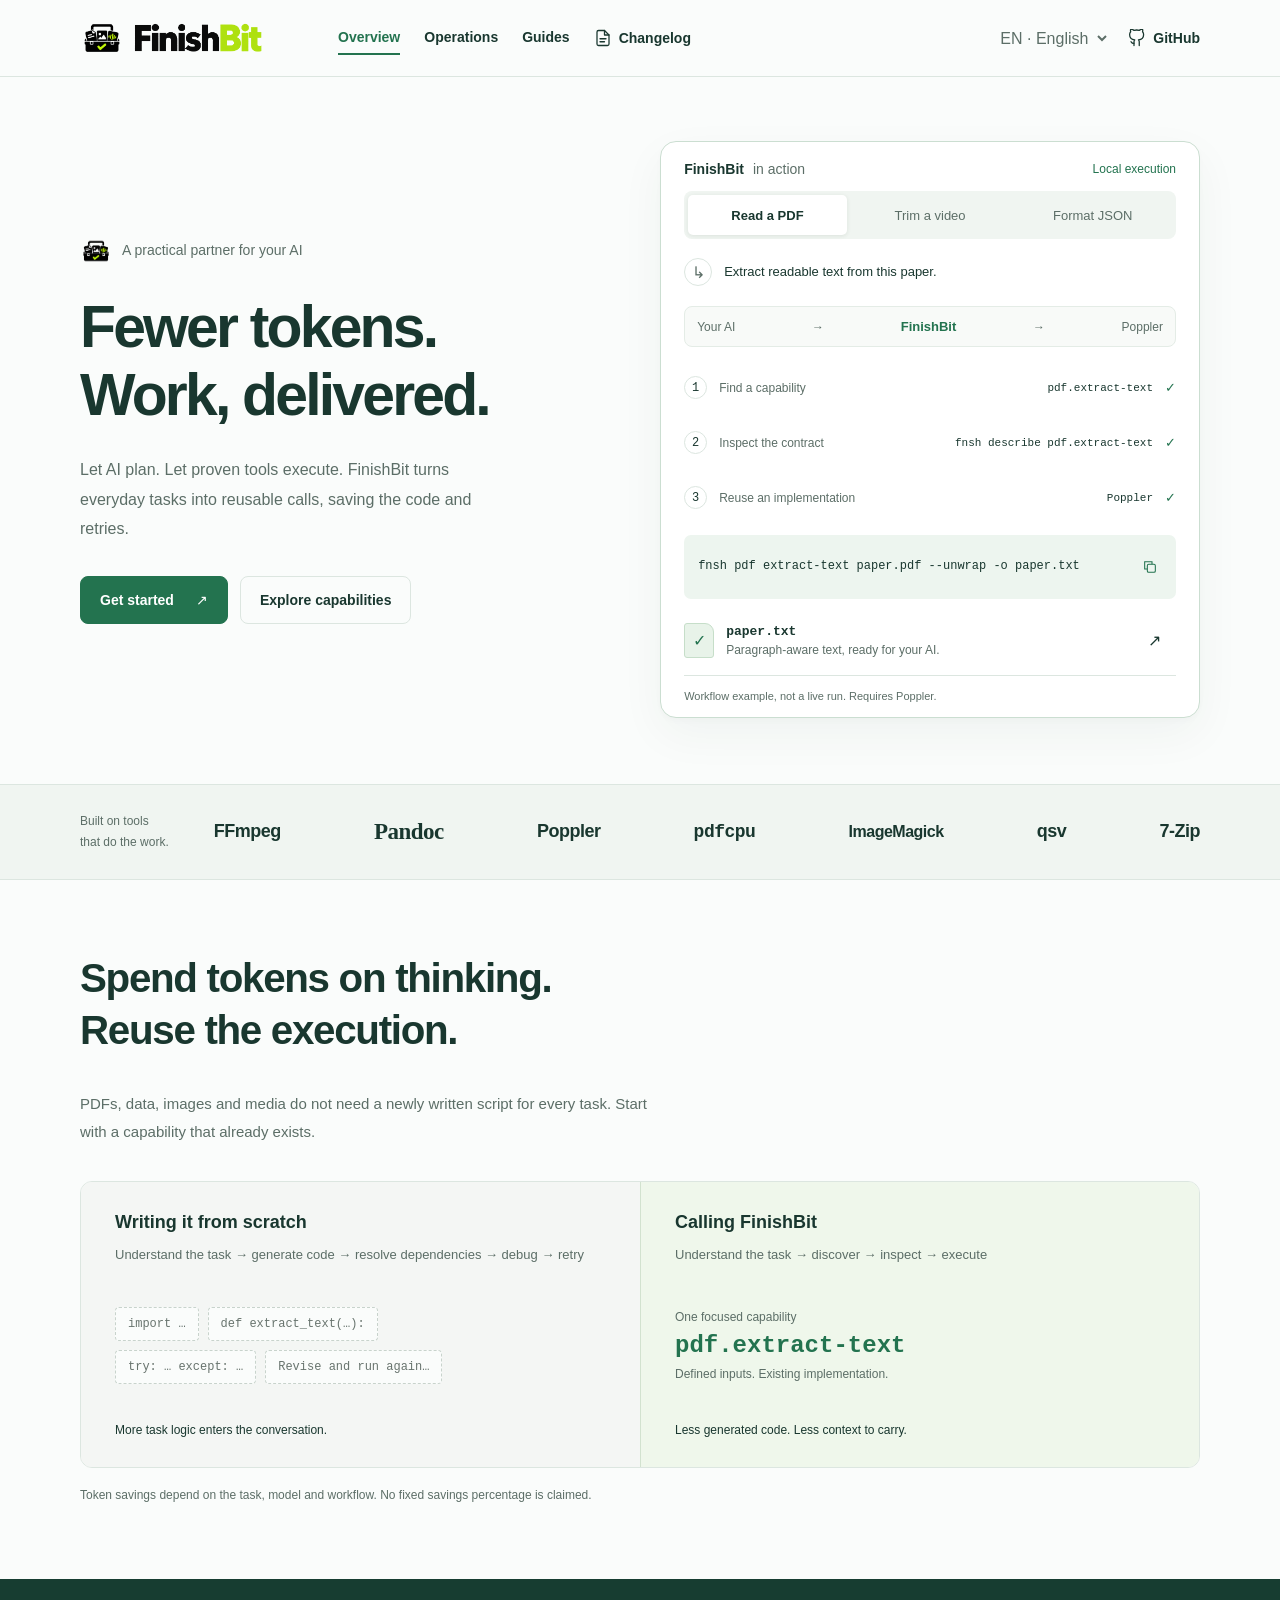
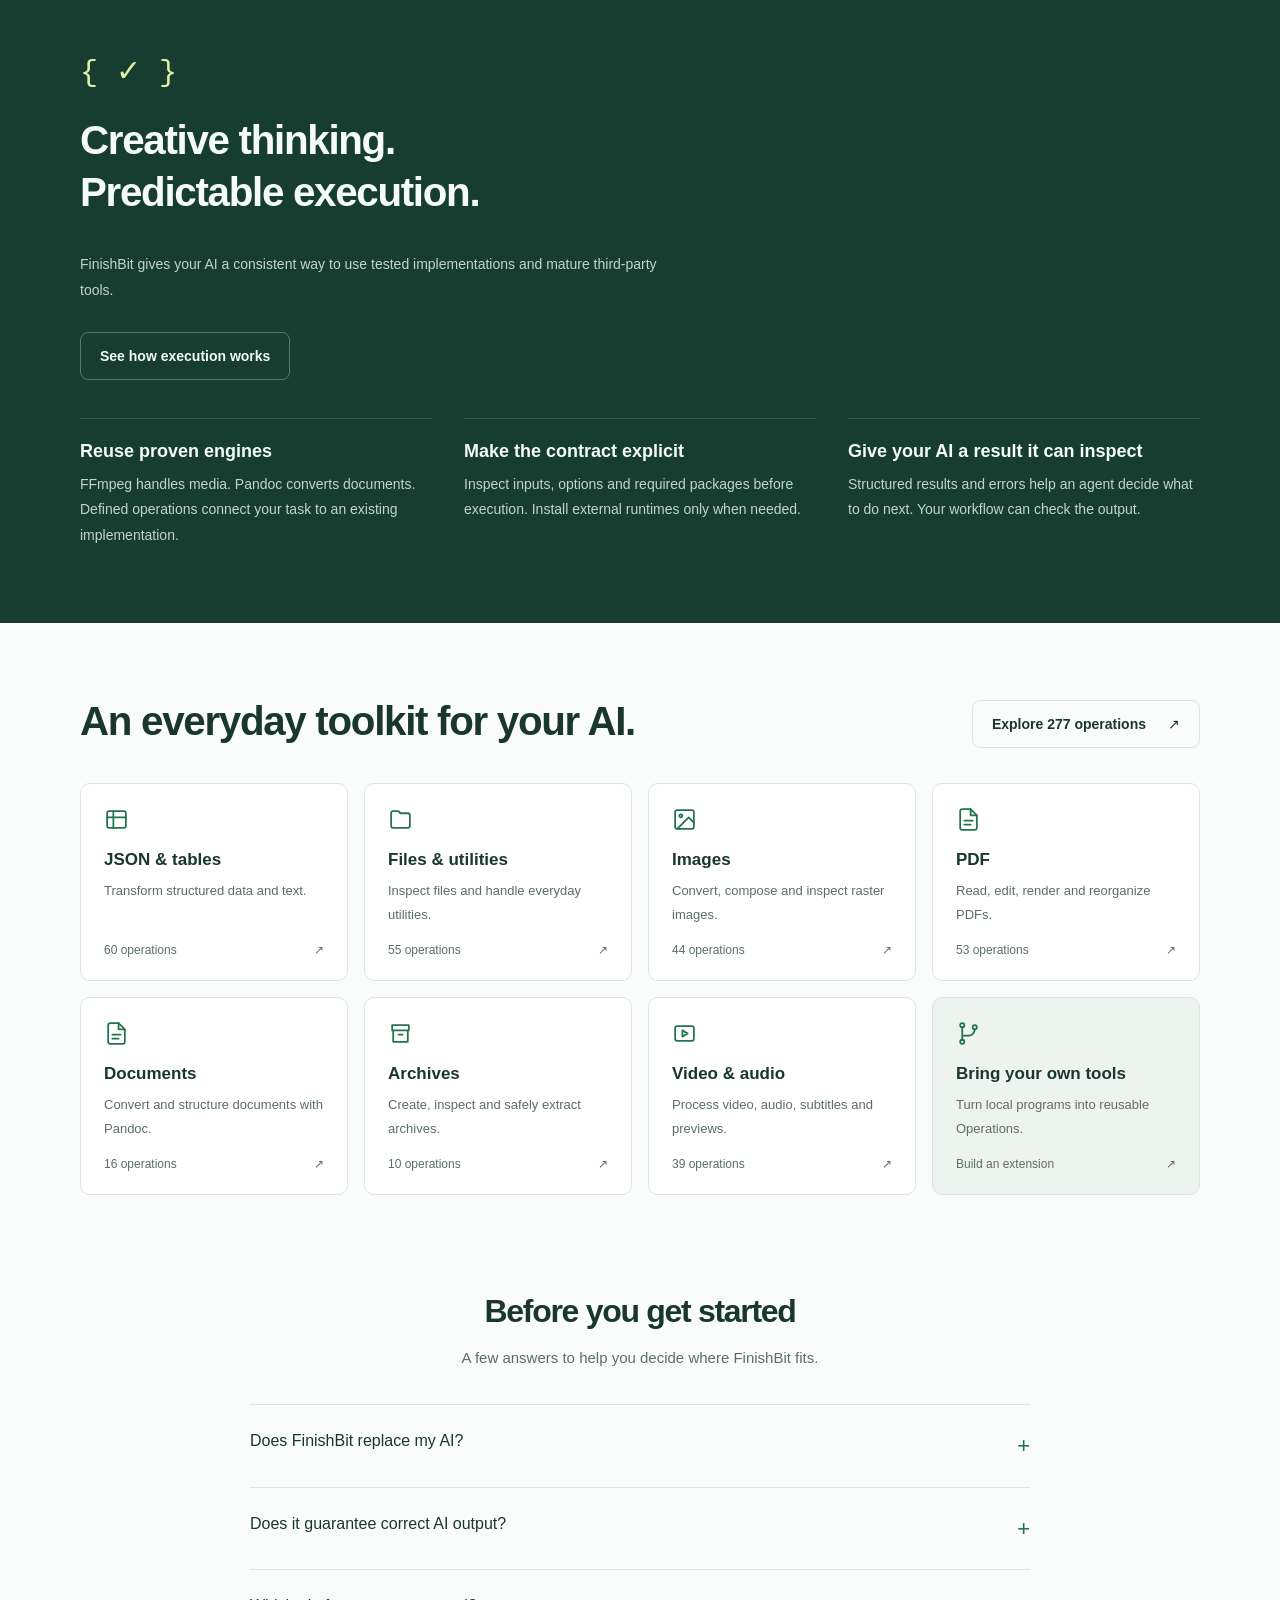
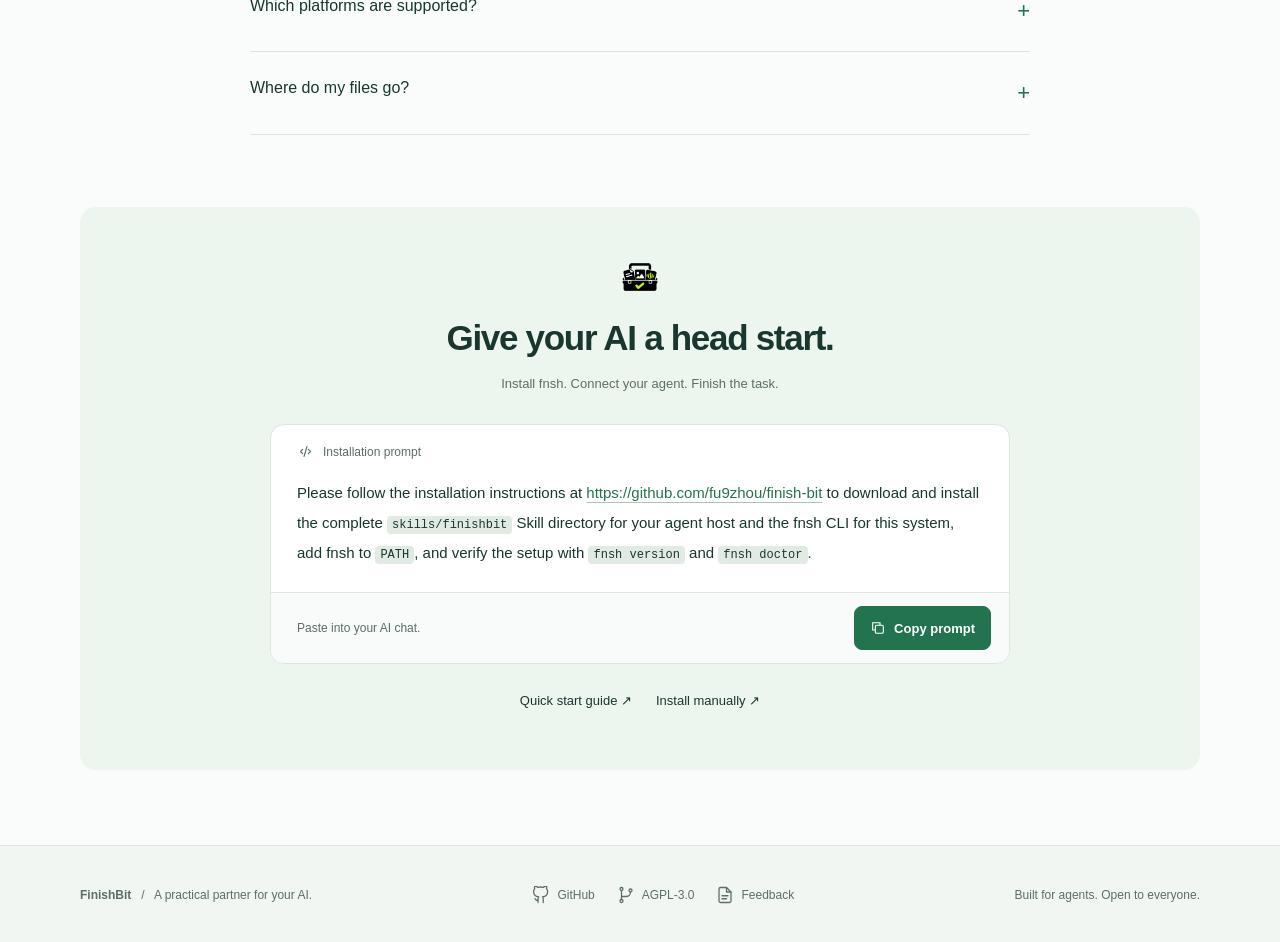
==== commit 79db2ae8: "feat(branding): 更新项目图标与横向品牌字标 - 添加用户选定的透明工具箱图标和 FinishBit 字标原图 - 在中英文 README 顶部展示统一品牌组合 - 替换官网导航、首页品" ====
--- a/website/index.html
+++ b/website/index.html
@@ -6,13 +6,13 @@
 <meta name="description" content="Save AI tokens and make execution more predictable. FinishBit connects your AI to reusable capabilities powered by mature tools.">
 <meta name="theme-color" content="#fafcfb">
 <title>FinishBit — Fewer tokens. Work, delivered.</title>
-<link rel="icon" href="data:image/svg+xml,%3Csvg xmlns='http://www.w3.org/2000/svg' viewBox='0 0 40 40'%3E%3Crect width='40' height='40' rx='10' fill='%231a3029'/%3E%3Cpath d='M11 10h19v6H17v5h10v6H17v5h-6z' fill='%23c1ed81'/%3E%3C/svg%3E">
-<link rel="stylesheet" href="./styles.css?v=0.1.6-compact-cards">
-<script src="./routes.js?v=0.1.6-navigation" defer></script>
-<script src="./catalog.js?v=0.1.6-redesign" defer></script>
-<link rel="stylesheet" href="./home.css?v=0.1.6-home-refine">
-<script src="./home.js?v=0.1.6-home-refine" defer></script>
-<script src="./app.js?v=0.1.6-context-fixes" defer></script>
+<link rel="icon" type="image/png" href="./finishbit-logo.png">
+<link rel="stylesheet" href="./styles.css?v=logo-20260914">
+<script src="./routes.js?v=0.1.7-navigation" defer></script>
+<script src="./catalog.js?v=0.1.7-redesign" defer></script>
+<link rel="stylesheet" href="./home.css?v=logo-20260914">
+<script src="./home.js?v=logo-20260914" defer></script>
+<script src="./app.js?v=logo-20260914" defer></script>
 </head>
 <body><div id="app"></div><div id="toast" role="status" aria-live="polite"></div><noscript>Please enable JavaScript to view FinishBit. / 请启用 JavaScript 查看 FinishBit。<a href="https://github.com/fu9zhou/finish-bit">GitHub documentation</a></noscript></body>
 </html>
--- a/website/styles.css
+++ b/website/styles.css
@@ -2,7 +2,7 @@
 .card{content-visibility:auto;contain-intrinsic-size:auto 132px;min-width:0}.card h3{overflow-wrap:anywhere}.article{padding-top:24px;padding-bottom:40px}.article h1{overflow-wrap:anywhere}.article h2{scroll-margin-top:160px}
 :root{--bg:#f7f8f4;--paper:#fff;--ink:#1c2c26;--muted:#607068;--line:#dce2d9;--green:#305d45;--lime:#ceef9b;--dark:#172820;--code:#dce9dc;--radius:14px;font-family:Inter,"Segoe UI","Microsoft YaHei",sans-serif;color:var(--ink);background:var(--bg);font-synthesis:none}
 *{box-sizing:border-box}body{margin:0}a{color:inherit;text-decoration:none}button,input,select{font:inherit}button,a,select{-webkit-tap-highlight-color:transparent}button,select{cursor:pointer}button{color:inherit}button,a{touch-action:manipulation}button:hover,.button:hover{filter:brightness(.95)}a:hover{color:var(--green)}:focus-visible{outline:3px solid #5d8c3f;outline-offset:5px}html{scroll-behavior:smooth;scroll-padding-top:150px}::selection{background:var(--lime)}.ui-icon{width:18px;height:18px;flex:none}.icon-link{display:inline-flex;align-items:center;gap:7px}
-.wrap{max-width:1200px;margin:auto;padding:0 40px}.skip{position:fixed;top:-70px;left:20px;z-index:9;padding:14px;background:var(--lime)}.skip:focus{top:10px}.header{position:sticky;top:0;background:rgba(247,248,244,.96);border-bottom:1px solid var(--line);z-index:5}.nav{height:84px;display:flex;align-items:center;gap:40px}.brand{display:flex;align-items:center;gap:10px;font-size:23px;font-weight:750;letter-spacing:-1px}.logo{width:32px;height:32px;background:var(--ink);border-radius:8px;color:var(--lime);display:grid;place-items:center;font-size:24px;letter-spacing:-3px;padding-right:3px}.navlinks{display:flex;gap:28px;margin-left:38px;font-size:14px;font-weight:550}.navlinks a{padding:14px 0}.navlinks a.active{color:var(--green);box-shadow:0 2px var(--green)}.navright{margin-left:auto;display:flex;gap:18px;align-items:center}.language{border:0;background:transparent;min-height:44px;color:var(--muted);max-width:120px}.github{font-size:14px;font-weight:600;white-space:nowrap}
+.wrap{max-width:1200px;margin:auto;padding:0 40px}.skip{position:fixed;top:-70px;left:20px;z-index:9;padding:14px;background:var(--lime)}.skip:focus{top:10px}.header{position:sticky;top:0;background:rgba(247,248,244,.96);border-bottom:1px solid var(--line);z-index:5}.nav{height:84px;display:flex;align-items:center;gap:40px}.brand{display:flex;align-items:center;gap:10px;font-size:23px;font-weight:750;letter-spacing:-1px}.logo{width:44px;height:44px;display:block;object-fit:contain;flex-shrink:0}.navlinks{display:flex;gap:28px;margin-left:38px;font-size:14px;font-weight:550}.navlinks a{padding:14px 0}.navlinks a.active{color:var(--green);box-shadow:0 2px var(--green)}.navright{margin-left:auto;display:flex;gap:18px;align-items:center}.language{border:0;background:transparent;min-height:44px;color:var(--muted);max-width:120px}.github{font-size:14px;font-weight:600;white-space:nowrap}
 .hero{padding-top:76px;padding-bottom:68px;display:grid;grid-template-columns:1.02fr 1fr;gap:55px;align-items:center}.hero>div{min-width:0}.eyebrow{display:inline-flex;align-items:center;gap:9px;font-size:12px;letter-spacing:.7px;font-weight:600;text-transform:uppercase}.release{padding:10px 12px;border:1px solid var(--line);border-radius:30px;background:#eff2e9;font-size:12px;min-height:44px}.release .ui-icon{width:15px;height:15px;color:var(--green)}.hero h1{font-size:clamp(48px,5.2vw,70px);letter-spacing:-3.8px;line-height:1.08;margin:26px 0 22px;font-weight:650}.hero h1 span{color:var(--green)}.hero p{color:var(--muted);line-height:1.85;max-width:450px;font-size:16px}.actions{display:flex;gap:12px;margin-top:30px}.button{border:1px solid var(--line);border-radius:7px;min-height:46px;padding:12px 19px;display:inline-flex;align-items:center;justify-content:center;gap:24px;font-size:14px;font-weight:600;background:transparent;transition:background .18s}.button.primary{background:var(--ink);color:white;border-color:var(--ink)}.button.light{background:var(--lime);color:var(--ink);border-color:var(--lime)}.install{display:flex;align-items:center;margin-top:23px;gap:10px;font-size:11px;font-family:Consolas,monospace;color:var(--muted);min-width:0}.install code{flex:1;min-width:0;overflow-wrap:anywhere;word-break:break-word}.copy{border:0;background:transparent;min-width:44px;min-height:44px;display:grid;place-items:center;color:inherit}.copy svg{width:16px;height:16px}
 .terminal{background:var(--dark);color:var(--code);border-radius:12px;box-shadow:0 24px 50px -22px #132a3245;overflow:hidden;transform:rotate(-1deg)}.terminalbar{height:48px;border-bottom:1px solid #ffffff14;display:flex;align-items:center;gap:7px;padding:0 20px;font:11px Consolas,monospace;color:#a6b5ac}.terminalbar i{width:8px;height:8px;border-radius:50%;background:#668073}.terminalbar i:first-child{background:#c09c87}.terminalbar i:nth-child(2){background:#bbb37b}.terminalbar span{margin:auto}.terminalbody{padding:26px;font:13px/1.9 Consolas,"Courier New",monospace;min-height:285px}.terminalbody .comment{color:#a3b5a9;font-size:12px}.terminalbody .cmd{margin:7px 0 17px;overflow-wrap:anywhere}.prompt{color:var(--lime);margin-right:9px}.result{padding:13px 15px;background:#ffffff06;border-left:2px solid #a3c77b;margin-bottom:18px}.result strong{color:var(--lime);font-weight:400}.result small{color:#b0c0b6}.success{color:var(--lime)}.terminalfoot{padding:11px 20px;display:flex;justify-content:space-between;background:#ffffff05;font:10px Consolas,monospace;color:#a3b5a9}
 .trust{display:flex;justify-content:center;gap:45px;border-top:1px solid var(--line);border-bottom:1px solid var(--line);padding:23px 0;color:var(--muted);font-size:12px}.trust span{display:flex;align-items:center;gap:9px}.trust .ui-icon{color:var(--green)}.section{padding-top:76px;padding-bottom:76px}.sectionhead{display:flex;align-items:end;justify-content:space-between;gap:30px;margin-bottom:30px}.kicker{font:11px Consolas,monospace;letter-spacing:1.5px;color:var(--green);text-transform:uppercase}.section h2{font-size:34px;letter-spacing:-1.1px;line-height:1.25;font-weight:600;margin:13px 0}.sectionhead p,.intro{font-size:14px;line-height:1.8;color:var(--muted);max-width:395px}.steps{display:grid;grid-template-columns:repeat(3,1fr);border:1px solid var(--line);border-radius:var(--radius);overflow:hidden;background:#fff8}.step{padding:25px 27px;position:relative}.step+.step{border-left:1px solid var(--line)}.step .number{font:12px Consolas,monospace;color:var(--muted)}.step h3{font-size:18px;font-weight:600;margin:15px 0 10px}.step p{font-size:13px;line-height:1.8;color:var(--muted);min-height:48px}.step code{font:11px Consolas,monospace;background:#edf0e9;display:block;padding:12px;border-radius:5px;overflow-wrap:anywhere}
@@ -47,3 +47,5 @@
 .capability-guide{padding-top:35px;padding-bottom:65px}.capability-guide .article{margin-inline:auto}
 .manual-agent{margin-top:28px;border-block:1px solid var(--line);padding:15px 0}.manual-agent summary{cursor:pointer;min-height:44px;display:flex;align-items:center;font-weight:600}.manual-agent summary::before{content:'+';margin-right:12px}.manual-agent[open] summary::before{content:'−'}
 @media(max-width:700px){.sidebar .sidenav{display:block}.guide-nav-group{flex-direction:row;flex-wrap:wrap;gap:4px}.guide-nav-label{flex-basis:100%;margin:0 0 5px}.guide-nav-group+.guide-nav-group{margin-top:14px}.sidenav .guide-catalog-link{display:inline-block;margin-top:12px}.capability-guide{padding-top:25px}.manual-agent .button{white-space:normal}}
+
+.wordmark{display:block;width:150px;height:50px;object-fit:contain;flex-shrink:0}.brand{gap:0}
--- a/website/home.css
+++ b/website/home.css
@@ -1,8 +1,8 @@
 /* FinishBit: a light execution workbench. Native CSS, no external runtime. */
 :root{--bg:#fafcfb;--paper:#fff;--ink:#19372f;--muted:#5c6e67;--line:#dce6e0;--green:#23734f;--lime:#def2a4;--dark:#173d31;font-family:"Segoe UI Variable","Segoe UI","PingFang SC","Microsoft YaHei",sans-serif}
-.header{background:rgba(250,252,251,.97)}.nav{height:76px}.brand{letter-spacing:-.8px}.logo{color:var(--lime);border-radius:9px}.navlinks{gap:24px;margin-left:24px}.navlinks a.active{box-shadow:none}.navlinks a.active::after{content:"";display:block;height:2px;background:var(--green);transform:translateY(8px)}
+.header{background:rgba(250,252,251,.97)}.nav{height:76px}.brand{letter-spacing:-.8px}.navlinks{gap:24px;margin-left:24px}.navlinks a.active{box-shadow:none}.navlinks a.active::after{content:"";display:block;height:2px;background:var(--green);transform:translateY(8px)}
 .button{border-radius:8px;min-height:48px;font-size:14px;gap:22px}.button.primary{background:var(--green);border-color:var(--green)}.button:hover{filter:none;background:#edf4ef}.button.primary:hover{background:#185c3e;color:white}.copy{min-width:44px;min-height:44px}.footer{background:#f2f6f3}.footerinner{font-size:12px}
-.home h1,.home h2,.home h3,.home p{margin-top:0}.home h2{font-size:clamp(30px,3.15vw,43px);line-height:1.3;font-weight:650;letter-spacing:-1.3px;text-wrap:balance}.home h3{font-weight:600}.home p{color:var(--muted);line-height:1.85}.home-hero{display:grid;grid-template-columns:1fr 1.05fr;gap:66px;align-items:center;padding-top:64px;padding-bottom:66px}.hero-message{min-width:0}.hero-label{display:flex;align-items:center;gap:10px;font-size:14px;font-weight:500;margin-bottom:26px}.mini-logo{font-size:15px;font-weight:750;background:var(--lime);color:var(--ink);width:25px;height:25px;border-radius:5px;display:grid;place-items:center}.home .hero-message h1{font-size:clamp(48px,4.6vw,66px);line-height:1.16;letter-spacing:-2.8px;margin:0 0 26px;font-weight:650;text-wrap:balance}.zh .home .hero-message h1{font-size:clamp(44px,4.5vw,62px);letter-spacing:-1.8px;line-height:1.28}.home .hero-description{font-size:16px;max-width:435px;margin-bottom:32px}.hero-actions{display:flex;gap:12px;flex-wrap:wrap}
+.home h1,.home h2,.home h3,.home p{margin-top:0}.home h2{font-size:clamp(30px,3.15vw,43px);line-height:1.3;font-weight:650;letter-spacing:-1.3px;text-wrap:balance}.home h3{font-weight:600}.home p{color:var(--muted);line-height:1.85}.home-hero{display:grid;grid-template-columns:1fr 1.05fr;gap:66px;align-items:center;padding-top:64px;padding-bottom:66px}.hero-message{min-width:0}.hero-label{display:flex;align-items:center;gap:10px;font-size:14px;font-weight:500;margin-bottom:26px}.mini-logo{width:32px;height:32px;display:block;object-fit:contain;flex-shrink:0}.home .hero-message h1{font-size:clamp(48px,4.6vw,66px);line-height:1.16;letter-spacing:-2.8px;margin:0 0 26px;font-weight:650;text-wrap:balance}.zh .home .hero-message h1{font-size:clamp(44px,4.5vw,62px);letter-spacing:-1.8px;line-height:1.28}.home .hero-description{font-size:16px;max-width:435px;margin-bottom:32px}.hero-actions{display:flex;gap:12px;flex-wrap:wrap}
 .execution-workbench{min-width:0;background:var(--paper);border:1px solid #cbded1;border-radius:16px;box-shadow:0 16px 46px #173d310c,0 3px 6px #173d3105;overflow:hidden}.workbench-heading{display:flex;justify-content:space-between;align-items:center;padding:19px 23px 14px;font-size:14px;gap:16px}.workbench-heading strong{font-weight:650}.workbench-heading strong span{font-weight:400;color:var(--muted);margin-left:5px}.workbench-mode{color:var(--green);font-size:12px}.task-switcher{display:flex;margin:0 23px;padding:4px;background:#f0f5f1;border-radius:8px;gap:4px}.task-switcher button{border:0;background:transparent;min-height:40px;border-radius:5px;flex:1;font-size:13px;color:var(--muted);padding:7px}.task-switcher button[aria-pressed=true]{background:white;color:var(--ink);box-shadow:0 1px 4px #1c352518;font-weight:600}.task-switcher button:hover{background:#e2ece5;filter:none}
 #taskPreview{padding:19px 23px 0;animation:workbench-in .3s ease-out}.task-intent{display:flex;align-items:center;gap:12px}.intent-avatar{display:grid;place-items:center;flex:none;width:28px;height:28px;border:1px solid var(--line);border-radius:50%;color:var(--muted)}.home .task-intent p{font-size:13px;margin:0;color:var(--ink)}.execution-path{display:flex;justify-content:space-between;align-items:center;gap:8px;margin:20px 0 13px;font-size:12px;color:var(--muted);background:#f8faf8;border:1px solid #e4ece6;border-radius:8px;padding:12px}.execution-path strong{color:var(--green);font-size:13px}.execution-steps{list-style:none;margin:0;padding:0}.execution-steps li{display:flex;gap:12px;align-items:center;min-height:55px}.execution-number{width:23px;height:23px;border:1px solid var(--line);border-radius:50%;font:12px Consolas,monospace;display:grid;place-items:center;flex:none}.execution-steps li>div{display:flex;justify-content:space-between;gap:12px;align-items:center;flex:1;min-width:0}.execution-label{font-size:12px;color:var(--muted);white-space:nowrap}.execution-steps code{font:11px Consolas,"Cascadia Code",monospace;overflow-wrap:anywhere}.execution-check{color:var(--green);font-size:13px}.task-command{display:flex;align-items:center;background:#edf5ef;padding:10px 4px 10px 14px;border-radius:7px;margin-top:10px;gap:6px}.task-command code{font:12px/1.8 Consolas,"Cascadia Code",monospace;overflow-wrap:anywhere;flex:1;min-width:0}.task-command .copy{position:static;flex:none;color:var(--green)}.task-result{display:flex;align-items:center;gap:12px;margin:19px 0 13px}.result-mark{display:grid;place-items:center;flex:none;width:30px;height:35px;background:#e8f3e9;border:1px solid #c6dec9;border-radius:3px 9px 3px 3px;color:var(--green)}.task-result strong{display:block;font:600 13px Consolas,monospace}.task-result div>span{display:block;font-size:12px;color:var(--muted);margin-top:4px}.task-result a{margin-left:auto;width:44px;min-height:44px;display:grid;place-items:center;border-radius:6px}.task-result a:hover{background:#edf5ef}.home .demo-disclaimer{font-size:11px;border-top:1px solid var(--line);padding:12px 0;margin:0;line-height:1.5}
 .provider-band{background:#f0f5f1;border-block:1px solid var(--line)}.provider-inner{display:flex;align-items:center;gap:45px;padding-block:25px}.home .provider-inner p{font-size:12px;line-height:1.7;margin:0;flex:none}.provider-names{display:flex;flex-wrap:wrap;align-items:center;justify-content:space-between;gap:24px;width:100%}.provider-names a{font-size:18px;letter-spacing:-.5px;font-weight:650;min-height:44px;display:flex;align-items:center}.provider-names a:nth-child(2){font-family:Georgia,serif;font-size:23px}.provider-names a:nth-child(4){font-family:Consolas,monospace}.provider-names a:nth-child(5){font-size:16px}
